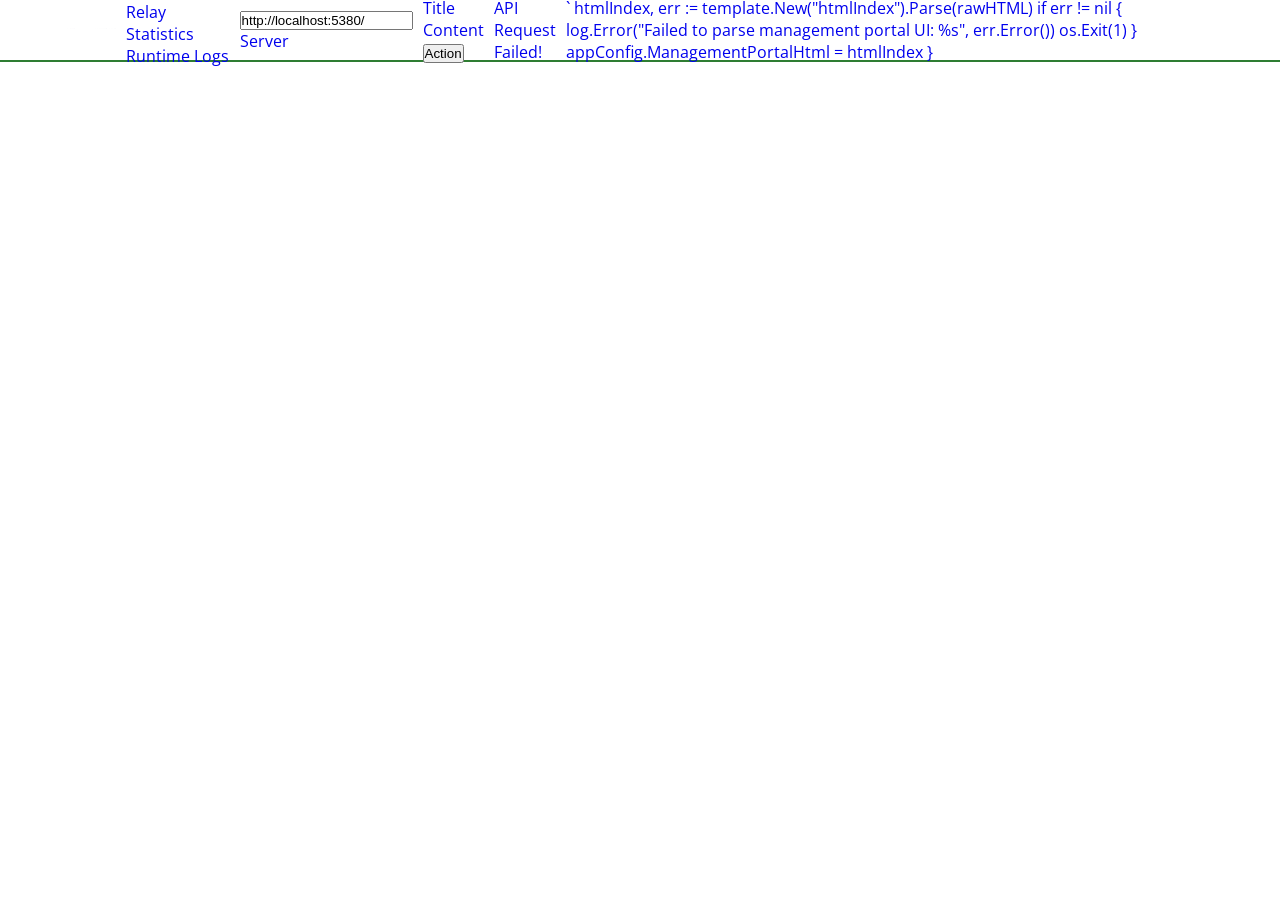
==== index.html @ 59916306 "Update index.html" ====
<!DOCTYPE html>
<html lang="vi">
<head>
<meta charset="UTF-8">
<meta name="viewport" content="width=device-width, initial-scale=1.0">
<title>Đào Tạo Civil 3D Chuyên Sâu | VisualInfra</title>
<link href="https://fonts.googleapis.com/css2?family=Montserrat:wght@400;600;700;800;900&family=Open+Sans:wght@400;500;600&display=swap" rel="stylesheet">
<style>
  :root {
    --navy: #0d2545;
    --navy-mid: #163a6b;
    --blue: #1565C0;
    --blue-light: #1E88E5;
    --green: #2E7D32;
    --green-light: #43A047;
    --green-pale: #e8f5e9;
    --text-dark: #0d2545;
    --text-mid: #2c3e50;
    --text-light: #546e7a;
    --bg: #ffffff;
    --bg-section: #f5f8f5;
    --border: #d0ddd0;
    --card-bg: #f0f7f0;
  }
  * { margin: 0; padding: 0; box-sizing: border-box; }
  html { scroll-behavior: smooth; }
  body { font-family: 'Open Sans', sans-serif; color: var(--text-dark); background: var(--bg); }

  /* NAV */
  nav {
    position: fixed; top: 0; width: 100%; z-index: 100;
    background: rgba(255,255,255,0.97);
    border-bottom: 2px solid var(--green);
    display: flex; align-items: center; justify-content: space-between;
    padding: 0 48px; height: 62px;
    backdrop-filter: blur(8px);
  }
  .nav-logo { display: flex; align-items: center; gap: 10px; text-decoration: none; }
  .nav-logo img { height: 38px; width: auto; }
  .nav-logo-text { font-family: 'Montserrat', sans-serif; font-weight: 800; font-size: 15px; color: var(--navy); letter-spacing: 0.5px; }
  .nav-logo-text span { color: var(--green); }
  .nav-links { display: flex; gap: 24px; }
  .nav-links a { text-decoration: none; font-size: 13px; font-weight: 600; color: var(--text-mid); transition: color .2s; }
  .nav-links a:hover { color: var(--green); }
  .nav-cta {
    background: var(--green); color: #fff;
    padding: 9px 22px; border-radius: 6px;
    font-family: 'Montserrat', sans-serif; font-size: 13.5px; font-weight: 700;
    text-decoration: none; transition: background .2s;
  }
  .nav-cta:hover { background: var(--green-light); }

  /* HERO */
  .hero-wrap {
    background: linear-gradient(135deg, #ffffff 0%, #f5f8f5 60%, #e8f5e9 100%);
    padding-top: 80px;
    border-bottom: 1px solid var(--border);
  }
  .hero {
    padding: 60px 48px 70px;
    max-width: 1100px; margin: 0 auto;
    display: grid; grid-template-columns: 1fr 1fr; gap: 60px; align-items: center;
  }
  .hero-badge {
    display: inline-block;
    font-family: 'Montserrat', sans-serif; font-weight: 700;
    font-size: 10.5px; letter-spacing: 2px; text-transform: uppercase;
    color: var(--green); border: 1.5px solid var(--green);
    padding: 5px 14px; border-radius: 3px; margin-bottom: 18px;
  }
  .hero h1 { font-family: 'Montserrat', sans-serif; font-weight: 900; font-size: 44px; line-height: 1.1; color: var(--navy); margin-bottom: 12px; }
  .hero h1 span { color: var(--green); }
  .hero h2 { font-family: 'Montserrat', sans-serif; font-weight: 700; font-size: 20px; color: var(--text-mid); margin-bottom: 14px; }
  .hero-sub { font-size: 14.5px; color: var(--green); font-style: italic; font-weight: 600; margin-bottom: 28px; line-height: 1.5; }
  .hero-badges { display: flex; gap: 8px; flex-wrap: wrap; margin-bottom: 30px; }
  .skill-tag {
    background: #fff; border: 1.5px solid var(--green);
    padding: 5px 13px; border-radius: 4px;
    font-size: 12px; font-weight: 700; font-family: 'Montserrat', sans-serif; color: var(--green);
  }
  .hero-cta { display: flex; gap: 14px; flex-wrap: wrap; }
  .btn-primary {
    background: var(--navy); color: #fff; padding: 13px 28px; border-radius: 7px;
    font-family: 'Montserrat', sans-serif; font-weight: 700; font-size: 14px;
    text-decoration: none; transition: all .2s; display: inline-block;
  }
  .btn-primary:hover { background: var(--navy-mid); transform: translateY(-1px); box-shadow: 0 4px 16px rgba(13,37,69,.2); }
  .btn-outline {
    border: 2px solid var(--green); color: var(--green); padding: 11px 26px; border-radius: 7px;
    font-family: 'Montserrat', sans-serif; font-weight: 700; font-size: 14px;
    text-decoration: none; transition: all .2s; display: inline-block;
  }
  .btn-outline:hover { background: var(--green-pale); transform: translateY(-1px); }

  /* INSTRUCTOR CARD */
  .instructor-card {
    background: var(--navy); border-radius: 14px; overflow: hidden;
    display: flex; flex-direction: column; box-shadow: 0 8px 32px rgba(13,37,69,.18);
  }
  .instructor-img-wrap {
    background: linear-gradient(180deg, #1a3a5c 0%, #0d2545 100%);
    display: flex; justify-content: center; padding-top: 28px;
  }
  .instructor-img-wrap img {
    width: 220px; height: 220px; object-fit: cover; object-position: top;
    border-radius: 8px; border: 3px solid var(--green);
  }
  .instructor-body { padding: 24px 28px 28px; }
  .instructor-body .inst-label { font-size: 10px; font-weight: 700; text-transform: uppercase; letter-spacing: 2px; color: var(--green-light); margin-bottom: 4px; }
  .instructor-body h3 { font-family: 'Montserrat', sans-serif; font-weight: 900; font-size: 22px; color: #fff; margin-bottom: 3px; }
  .instructor-body .role { font-size: 13px; font-weight: 700; color: var(--green-light); margin-bottom: 18px; }
  .exp-item { display: flex; gap: 10px; margin-bottom: 10px; align-items: flex-start; }
  .exp-icon { font-size: 14px; margin-top: 2px; flex-shrink: 0; }
  .exp-text { font-size: 13px; color: rgba(255,255,255,.8); line-height: 1.5; }
  .exp-text strong { color: var(--green-light); }
  .quote-box {
    border-left: 3px solid var(--green); padding: 10px 14px;
    background: rgba(255,255,255,.07); border-radius: 0 6px 6px 0;
    font-size: 12.5px; font-style: italic; color: rgba(255,255,255,.75); margin-top: 14px; line-height: 1.6;
  }

  /* SECTIONS */
  section { padding: 72px 48px; }
  .container { max-width: 1100px; margin: 0 auto; }
  .section-label { font-family: 'Montserrat', sans-serif; font-weight: 700; font-size: 11px; letter-spacing: 2px; text-transform: uppercase; color: var(--green); margin-bottom: 8px; }
  .section-title { font-family: 'Montserrat', sans-serif; font-weight: 900; font-size: 34px; color: var(--navy); margin-bottom: 8px; }
  .section-sub { font-size: 15px; color: var(--text-light); font-weight: 600; margin-bottom: 40px; }

  /* MODULES */
  #modules { background: var(--bg-section); }
  .modules-grid { display: grid; grid-template-columns: repeat(3, 1fr); gap: 18px; }
  .module-card {
    background: #fff; border: 1px solid var(--border); border-radius: 10px;
    padding: 26px 22px; position: relative; overflow: hidden; transition: box-shadow .2s, transform .2s;
  }
  .module-card:hover { box-shadow: 0 6px 22px rgba(46,125,50,.12); transform: translateY(-2px); }
  .module-card::before { content: ''; position: absolute; left: 0; top: 0; bottom: 0; width: 4px; background: var(--green); }
  .module-num { font-family: 'Montserrat', sans-serif; font-weight: 900; font-size: 26px; color: #c8e6c9; margin-bottom: 8px; }
  .module-title { font-family: 'Montserrat', sans-serif; font-weight: 800; font-size: 14.5px; color: var(--navy); margin-bottom: 9px; }
  .module-desc { font-size: 13px; color: var(--text-light); line-height: 1.6; }

  /* SESSIONS */
  #sessions { background: #fff; }
  .sessions-list { display: flex; flex-direction: column; gap: 24px; }
  .session-card { background: var(--bg-section); border: 1px solid var(--border); border-radius: 10px; padding: 30px 34px; }
  .session-header { display: flex; align-items: center; gap: 14px; margin-bottom: 20px; }
  .session-num-badge {
    background: var(--navy); color: #fff;
    font-family: 'Montserrat', sans-serif; font-weight: 900; font-size: 11.5px;
    padding: 5px 13px; border-radius: 4px; flex-shrink: 0;
  }
  .session-title { font-family: 'Montserrat', sans-serif; font-weight: 800; font-size: 18px; color: var(--navy); }
  .session-subtitle { font-size: 12.5px; font-weight: 700; color: var(--green); margin-top: 3px; }
  .session-cols { display: grid; grid-template-columns: 1fr 1fr; gap: 22px; }
  .session-group-title {
    display: flex; align-items: center; gap: 8px;
    font-family: 'Montserrat', sans-serif; font-weight: 800; font-size: 13.5px; color: var(--navy); margin-bottom: 11px;
  }
  .session-items { list-style: none; }
  .session-items li {
    display: flex; gap: 10px; font-size: 13px; color: var(--text-mid);
    margin-bottom: 8px; line-height: 1.55; align-items: flex-start;
  }
  .session-items li::before { content: '●'; color: var(--green); font-size: 7px; margin-top: 5px; flex-shrink: 0; }

  /* NOTE BOX */
  .note-box {
    background: #fffde7; border: 1px solid #ffe082; border-radius: 10px;
    padding: 16px 22px; display: flex; gap: 12px; align-items: flex-start; margin-bottom: 28px;
  }
  .note-box-icon { font-size: 18px; flex-shrink: 0; margin-top: 1px; }
  .note-box-text { font-size: 13.5px; color: #5d4037; line-height: 1.7; }
  .note-box-text strong { color: #3e2723; }

  /* PRIVILEGES */
  #privileges { background: var(--navy); }
  #privileges .section-label { color: var(--green-light); }
  #privileges .section-title { color: #fff; }
  #privileges .section-sub { color: rgba(255,255,255,.6); }
  .priv-grid { display: grid; grid-template-columns: 1fr 1fr; gap: 18px; }
  .priv-card {
    background: rgba(255,255,255,.07); border: 1px solid rgba(255,255,255,.12);
    border-radius: 10px; padding: 26px 26px; position: relative; overflow: hidden; transition: background .2s;
  }
  .priv-card:hover { background: rgba(255,255,255,.11); }
  .priv-card::before { content: ''; position: absolute; left: 0; top: 0; bottom: 0; width: 4px; background: var(--green); }
  .priv-icon { font-size: 26px; margin-bottom: 11px; }
  .priv-title { font-family: 'Montserrat', sans-serif; font-weight: 800; font-size: 15px; color: #fff; margin-bottom: 9px; }
  .priv-desc { font-size: 13px; color: rgba(255,255,255,.72); line-height: 1.7; }
  .priv-desc strong { color: var(--green-light); }

  /* PRICING */
  #pricing { background: var(--bg-section); }
  .pricing-grid { display: grid; grid-template-columns: 1fr 1fr; gap: 24px; margin-bottom: 24px; }
  .price-card {
    background: #fff; border: 2px solid var(--border); border-radius: 12px;
    padding: 32px 30px; text-align: center; position: relative; overflow: hidden;
    transition: box-shadow .2s, transform .2s;
  }
  .price-card:hover { box-shadow: 0 8px 28px rgba(46,125,50,.13); transform: translateY(-2px); }
  .price-card.featured { border-color: var(--green); background: linear-gradient(160deg, #fff 60%, #f0f7f0 100%); }
  .price-card.featured::after {
    content: '★ PHỔ BIẾN NHẤT';
    position: absolute; top: 18px; right: -30px;
    background: var(--green); color: #fff;
    font-family: 'Montserrat', sans-serif; font-weight: 800; font-size: 10px; letter-spacing: 1px;
    padding: 5px 38px; transform: rotate(45deg);
  }
  .price-badge {
    display: inline-block; font-family: 'Montserrat', sans-serif; font-weight: 700;
    font-size: 10.5px; letter-spacing: 1.5px; text-transform: uppercase;
    color: var(--navy); border: 1.5px solid var(--navy);
    padding: 4px 12px; border-radius: 3px; margin-bottom: 14px;
  }
  .price-card.featured .price-badge { color: var(--green); border-color: var(--green); }
  .price-title { font-family: 'Montserrat', sans-serif; font-weight: 900; font-size: 18px; color: var(--navy); margin-bottom: 5px; }
  .price-subtitle { font-size: 13px; color: var(--text-light); margin-bottom: 20px; }
  .price-amount { font-family: 'Montserrat', sans-serif; font-weight: 900; font-size: 38px; color: var(--navy); line-height: 1; margin-bottom: 4px; }
  .price-card.featured .price-amount { color: var(--green); }
  .price-unit { font-size: 13px; color: var(--text-light); margin-bottom: 8px; }
  .price-tag-wrap { height: 28px; display: flex; align-items: center; justify-content: center; margin-bottom: 18px; }
  .price-discount {
    background: #e8f5e9; color: var(--green);
    font-family: 'Montserrat', sans-serif; font-weight: 800; font-size: 12px;
    padding: 4px 14px; border-radius: 20px;
  }
  .price-divider { border: none; border-top: 1px solid var(--border); margin-bottom: 18px; }
  .price-features { list-style: none; text-align: left; margin-bottom: 24px; }
  .price-features li { display: flex; gap: 10px; font-size: 13.5px; color: var(--text-mid); margin-bottom: 10px; line-height: 1.5; }
  .price-features li::before { content: '✓'; color: var(--green); font-weight: 800; flex-shrink: 0; }
  .price-cta {
    display: block; width: 100%; padding: 12px;
    background: var(--navy); color: #fff;
    font-family: 'Montserrat', sans-serif; font-weight: 700; font-size: 14px;
    border-radius: 7px; text-decoration: none; text-align: center; transition: background .2s;
  }
  .price-cta:hover { background: var(--navy-mid); }
  .price-card.featured .price-cta { background: var(--green); }
  .price-card.featured .price-cta:hover { background: var(--green-light); }

  /* CONTACT */
  #contact { background: #fff; }
  .contact-box {
    background: var(--bg-section); border: 1px solid var(--border); border-radius: 14px;
    padding: 44px 52px; text-align: center; max-width: 720px; margin: 0 auto;
  }
  .contact-quote { font-size: 15px; color: var(--text-mid); line-height: 1.8; margin-bottom: 32px; }
  .contact-quote strong { color: var(--navy); }
  .contact-row { display: flex; justify-content: center; gap: 52px; flex-wrap: wrap; }
  .contact-item { text-align: center; }
  .ci-icon {
    width: 54px; height: 54px; border-radius: 50%; background: #fff; border: 2px solid var(--green);
    display: flex; align-items: center; justify-content: center; font-size: 22px; margin: 0 auto 10px;
  }
  .ci-label { font-family: 'Montserrat', sans-serif; font-weight: 800; font-size: 13px; color: var(--navy); margin-bottom: 4px; }
  .contact-item a { font-size: 13px; color: var(--green); text-decoration: none; font-weight: 600; }
  .contact-item a:hover { text-decoration: underline; }
  .contact-cta { margin-top: 30px; font-size: 14px; color: var(--text-light); font-style: italic; font-weight: 600; }

  /* FOOTER */
  footer {
    background: var(--navy); color: rgba(255,255,255,.55);
    text-align: center; padding: 22px 48px; font-size: 12.5px; border-top: 3px solid var(--green);
  }
  footer strong { color: #fff; }

  /* ANIMATE */
  .fade-in { opacity: 0; transform: translateY(22px); transition: opacity .55s, transform .55s; }
  .fade-in.visible { opacity: 1; transform: none; }

  /* RESPONSIVE */
  @media (max-width: 900px) {
    nav { padding: 0 18px; }
    .nav-links { display: none; }
    .hero { grid-template-columns: 1fr; padding: 80px 20px 48px; gap: 32px; }
    .hero h1 { font-size: 30px; }
    .modules-grid { grid-template-columns: 1fr 1fr; }
    .session-cols { grid-template-columns: 1fr; }
    .priv-grid { grid-template-columns: 1fr; }
    .pricing-grid { grid-template-columns: 1fr; }
    section { padding: 52px 20px; }
    .contact-box { padding: 28px 18px; }
  }
  @media (max-width: 580px) {
    .modules-grid { grid-template-columns: 1fr; }
    .hero h1 { font-size: 26px; }
    .section-title { font-size: 24px; }
    .instructor-img-wrap img { width: 170px; height: 170px; }
  }
</style>
</head>
<body>

<nav>
  <a href="#" class="nav-logo">
    <img src="[data-uri]")
			}
			.tab-bar-item {
			  height: 100%;
			  display: flex;
			  box-sizing: border-box;
			  align-items: center;
			  padding: 0 20px;
			  cursor: pointer;
			  transition: color 0.15s ease-in, border-bottom 0.15s ease-in;
			}
			.tab-bar-item:hover, .tab-bar-item.selected {
			  color: #1976D2;
			  border-bottom: 2px solid #1976D2;
			}
			#view-content {
			  height: 100%;
			}
			.data-table {
			  display: table;
			  border-collapse: collapse;
			  margin-top: 15px;
			  width: 100%;
			}
			.data-table-header {
			  display: table-row;
			  font-weight: 500;
			  border-bottom: 1px solid rgba(0, 0, 0, 0.12);
			}
			.data-table-header-column {
			  display: table-cell;
			  padding: 10px 5px;
			  border-bottom: 1px solid rgba(0, 0, 0, 0.12);
			}
			.data-table-row {
			  display: table-row;
			  transition: background-color 0.15s ease-in;
			}
			.data-table-row:hover {
			  background-color: #EEE;
			}
			.data-table-row-column {
			  display: table-cell;
			  padding: 10px 5px;
			  border-bottom: 1px solid rgba(0, 0, 0, 0.12);
			}
			.material-card {
			  box-shadow: 0 1px 3px rgba(0,0,0,0.12), 0 1px 2px rgba(0,0,0,0.24);
			  transition: all 0.3s cubic-bezier(.25,.8,.25,1);
			  background: #FFF;
			  border-radius: 2px;
			}
			.material-card:hover {
			  box-shadow: 0 14px 28px rgba(0,0,0,0.25), 0 10px 10px rgba(0,0,0,0.22);
			}
			.material-card-content {
			  padding: 20px;
			}
			.material-card-header {
			  border-bottom: 1px solid #E0E0E0;
			  padding: 20px;
			  font-size: 20px;
			}
			.input-container {
			  position: relative;
			  margin: 20px 0;
			}
			.input-field {
			  border: 0;
			  border-bottom: 1px solid #E0E0E0;
			  outline: none;
			  font-size: 16px;
			  background: transparent;
			}
			.input-field:focus, .input-field:valid {
			  border-bottom: 2px solid #1976D2;
			  margin-bottom: -1px;
			}
			.input-label {
			  position: absolute;
			  top: -15px;
			  left: 0;
			  font-size: 12px;
			  color: #1976D2;
			  transition: top 0.15s ease-in, font-size 0.15s ease-in, color 0.15s ease-in;
			}
			.input-field:placeholder-shown + .input-label {
			  top: 0;
			  font-size: 16px;
			  color: #757575;
			}
			.input-field:focus + .input-label {
			  top: -15px;
			  font-size: 12px;
			  color: #1976D2;
			}
			.action-button {
			  cursor: pointer;
			  background: transparent;
			  border: 0;
			  outline: 0;
			  font-size: 14px;
			  font-weight: 500;
			  padding: 10px;
			  color: #1976D2;
			  text-transform: uppercase;
			  border-radius: 2px;
			  transition: background-color 0.15s ease-in;
			}
			.action-button:hover {
			  background-color: rgba(25, 118, 210, 0.1);
			}
			#modal-container {
			  display: flex;
			  position: fixed;
			  left: 0;
			  top: 0;
			  height: 100vh;
			  width: 100vw;
			  z-index: 1000;
			  background: rgba(0, 0, 0, 0.5);
			  justify-content: center;
			  align-items: center;
			  visibility: hidden;
			  opacity: 0;
			  transition: visibility 0s, opacity 0.15s ease-in;
			}
			#modal-container.showing {
			  visibility: visible;
			  opacity: 1;
			}
			#modal-content {
			  min-width: 500px;
			}
			.modal-footer {
			  display: flex;
			  justify-content: flex-end;
			  padding: 10px;
			}
			#server-address {
			  position: fixed;
			  top: 0;
			  right: 0;
			  z-index: 100;
			  padding: 10px 20px;
			  height: 60px;
			  box-sizing: border-box;
			}
			.view-container {
			  display: none;
			}
			.view-container.showing {
			  display: block;
			}
			.page-container {
			  max-width: 800px;
			  margin: 50px auto;
			}
			.hidden {
			  display: none;
			}
			.fab-button {
			  background-color: #E91E63;
			  height: 60px;
			  width: 60px;
			  display: flex;
			  justify-content: center;
			  align-items: center;
			  border-radius: 50%;
			  color: #FFF;
			  font-size: 30px;
			  position: fixed;
			  bottom: 50px;
			  right: 50px;
			  cursor: pointer;
			  box-shadow: 0 10px 20px rgba(0,0,0,0.19), 0 6px 6px rgba(0,0,0,0.23);
			  transition: all 0.3s cubic-bezier(.25,.8,.25,1);
			}
			.fab-button:hover {
			  box-shadow: 0 14px 28px rgba(0,0,0,0.25), 0 10px 10px rgba(0,0,0,0.22);
			}
			.toast-container {
			  position: fixed;
			  left: 0;
			  bottom: 0;
			  width: 100vw;
			  display: flex;
			  justify-content: center;
			  margin-bottom: 20px;
			  z-index: 1000;
			}
			.toast {
			  background: #323232;
			  color: #FFF;
			  padding: 15px 30px;
			  border-radius: 20px;
			  opacity: 0;
			  visibility: hidden;
			  transition: visibility 0s, opacity 0.3s ease-in;
			}
			.toast.showing {
			  opacity: 1;
			  visibility: visible;
			}
		</style>
	</head>
	<body>
		<div class="main-body">
			<div class="app-bar">
				<div class="logo"></div>
				<div class="tab-bar">
					<div class="tab-bar-item selected" onclick="router.goto('view-clients');">Clients</div>
					<div class="tab-bar-item" onclick="router.goto('view-config');">Config</div>
					<div class="tab-bar-item" onclick="router.goto('view-statistics');">Statistics</div>
					<div class="tab-bar-item" onclick="router.goto('view-logs');">Logs</div>
				</div>
			</div>
			<div id="view-content">
				<div id="view-clients" class="view-container showing page-container">
					<div class="material-card">
						<div class="material-card-header">Connected Clients</div>
						<div class="material-card-content">
							<div class="data-table" id="client-list">
								<div class="data-table-header">
									<div class="data-table-header-column">Target IP</div>
									<div class="data-table-header-column">Target Host</div>
									<div class="data-table-header-column">Duration</div>
									<div class="data-table-header-column">Bytes Tx</div>
									<div class="data-table-header-column">Bytes Rx</div>
								</div>
							</div>
						</div>
					</div>
					<div class="fab-button" onclick="showModal('AddClient');">+</div>
				</div>
				<div id="view-config" class="view-container page-container">
					<div class="material-card">
						<div class="material-card-header">Current Configuration</div>
						<div class="material-card-content" id="config-content">
						</div>
					</div>
				</div>
				<div id="view-statistics" class="view-container page-container">
					<div class="material-card">
						<div class="material-card-header">Relay Statistics</div>
						<div class="material-card-content" id="statistics-content">
						</div>
					</div>
				</div>
				<div id="view-logs" class="view-container page-container">
					<div class="material-card">
						<div class="material-card-header">Runtime Logs</div>
						<div class="material-card-content">
							<div style="width:100%;height:300px;font-family:monospace;white-space:pre;overflow-y:auto;" id="log-output"></div>
						</div>
					</div>
				</div>
			</div>
		</div>
		<div id="server-address">
			<div class="input-container">
				<input class="input-field" type="url" placeholder=" " id="input-server-addr" value="http://localhost:5380/" onkeyup="updateServerAddress()"/>
				<label class="input-label">Server</label>
			</div>
		</div>
		<div id="modal-container">
			<div class="material-card" id="modal-content">
				<div class="material-card-header" id="modal-header">Title</div>
				<div class="material-card-content" id="modal-body">Content</div>
				<div class="modal-footer" id="modal-footer">
					<button class="action-button">Action</button>
				</div>
			</div>
		</div>
		<div class="toast-container">
			<div class="toast" id="toast-message"></div>
		</div>
		<template id="tmpl-modal-add-client">
			<div class="input-container">
				<input class="input-field" type="text" placeholder=" " id="input-target-ip" />
				<label class="input-label">Target IP</label>
			</div>
			<div class="input-container">
				<input class="input-field" type="text" placeholder=" " id="input-target-host" />
				<label class="input-label">Target Hostname</label>
			</div>
		</template>
		<template id="tmpl-client-list-item">
			<div class="data-table-row">
				<div class="data-table-row-column" id="val-remote-ip"></div>
				<div class="data-table-row-column" id="val-remote-host"></div>
				<div class="data-table-row-column" id="val-duration"></div>
				<div class="data-table-row-column" id="val-rx"></div>
				<div class="data-table-row-column" id="val-tx"></div>
			</div>
		</template>
		<template id="tmpl-modal-buttons">
			<button class="action-button" onclick="closeModal()">Cancel</button>
			<button class="action-button" id="modal-button-save">Save</button>
		</template>
		<script>
			let router = {
				goto: function(id) {
					[].forEach.call(document.querySelectorAll('.view-container'), function(el) {
						el.classList.remove('showing');
					});
					[].forEach.call(document.querySelectorAll('.tab-bar-item'), function(el) {
						el.classList.remove('selected');
					});
					document.getElementById(id).classList.add('showing');
					event.target.classList.add('selected');
				}
			};

			let ui = {
				clear: function(el) {
					while (el.firstChild) {
						el.removeChild(el.firstChild);
					}
				},
				toast: function(message) {
					let elem = document.getElementById('toast-message');
					elem.innerText = message;
					elem.classList.add('showing');
					setTimeout(function() {
						elem.classList.remove('showing');
					}, 2500);
				},
				formatDuration: function(ms) {
					let parts = [];
					let timeFields = [
						{label: "d", length: 86400000},
						{label: "h", length: 3600000},
						{label: "m", length: 60000},
						{label: "s", length: 1000},
						{label: "ms", length: 1}
					];
					for (let i=0; i<timeFields.length; i++) {
						let val = Math.floor(ms / timeFields[i].length);
						if (val > 0) {
							parts.push(val + timeFields[i].label);
							ms -= val * timeFields[i].length;
						}
					}
					return parts.join(" ");
				}
			};

			let api = {
				endpoint: "http://localhost:5380/",
				setEndpoint: function(url) {
					api.endpoint = url;
				},
				request: function(method, path, data, callback) {
					let xhr = new XMLHttpRequest();
					xhr.open(method, api.endpoint + path, true);
					xhr.setRequestHeader('Content-Type', 'application/json');
					xhr.onreadystatechange = function() {
						if (xhr.readyState == 4) {
							if (xhr.status == 200) {
								if (typeof callback === 'function') {
									callback(JSON.parse(xhr.responseText));
								}
							} else {
								ui.toast("API Request Failed!");
							}
						}
					};
					if (typeof data === 'undefined' || data === null) {
						xhr.send();
					} else {
						xhr.send(JSON.stringify(data));
					}
				}
			};

			function showModal(modalType) {
				let modalContainer = document.getElementById('modal-container');
				let modalHeader = document.getElementById('modal-header');
				let modalBody = document.getElementById('modal-body');
				let modalFooter = document.getElementById('modal-footer');

				ui.clear(modalBody);
				ui.clear(modalFooter);

				if (modalType == 'AddClient') {
					modalHeader.innerText = "Authorize Client";

					let tmpl = document.getElementById('tmpl-modal-add-client');
					modalBody.appendChild(tmpl.content.cloneNode(true));

					let footerTmpl = document.getElementById('tmpl-modal-buttons');
					modalFooter.appendChild(footerTmpl.content.cloneNode(true));

					document.getElementById('modal-button-save').addEventListener('click', function() {
						let req = {
							Action: 'AuthorizeClient',
							IPAddress: document.getElementById('input-target-ip').value,
							Hostname: document.getElementById('input-target-host').value
						};
						api.request('POST', 'api', req, function() {
							ui.toast("Client Authorized");
							closeModal();
							refreshClients();
						});
					});
				}

				modalContainer.classList.add('showing');
			}

			function closeModal() {
				document.getElementById('modal-container').classList.remove('showing');
			}

			function updateServerAddress() {
				let addr = document.getElementById('input-server-addr').value;
				if (!addr.endsWith('/')) {
					addr += '/';
				}
				api.setEndpoint(addr);
			}

			function renderJSON(data) {
				let el = document.createElement('div');
				el.style.fontFamily = "monospace";
				el.style.whiteSpace = "pre";
				el.innerText = JSON.stringify(data, null, 2);
				return el;
			}

			function refreshConfig() {
				api.request('POST', 'api', {Action: "GetConfig"}, function(data) {
					let el = document.getElementById('config-content');
					ui.clear(el);
					el.appendChild(renderJSON(data.Data));
				});
			}

			function refreshStats() {
				api.request('POST', 'api', {Action: "GetStatistics"}, function(data) {
					let el = document.getElementById('statistics-content');
					ui.clear(el);
					el.appendChild(renderJSON(data.Data));
				});
			}

			function refreshClients() {
				api.request('POST', 'api', {Action: "GetClients"}, function(data) {
					let el = document.getElementById('client-list');
					ui.clear(el);

					let header = document.createElement('div');
					header.classList.add('data-table-header');
					let columns = ['Target IP', 'Target Host', 'Duration', 'Bytes Tx', 'Bytes Rx'];
					columns.forEach(function(col) {
						let colEl = document.createElement('div');
						colEl.classList.add('data-table-header-column');
						colEl.innerText = col;
						header.appendChild(colEl);
					});
					el.appendChild(header);

					let tmpl = document.getElementById('tmpl-client-list-item');
					data.Data.forEach(function(client) {
						let row = tmpl.content.cloneNode(true);
						row.querySelector('#val-remote-ip').innerText = client.RemoteIP;
						row.querySelector('#val-remote-host').innerText = client.RemoteHostname;
						row.querySelector('#val-duration').innerText = ui.formatDuration(client.Duration);
						row.querySelector('#val-rx').innerText = client.BytesRx;
						row.querySelector('#val-tx').innerText = client.BytesTx;
						el.appendChild(row);
					});
				});
			}

			function refreshLogs() {
				api.request('POST', 'api', {Action: "GetLogs"}, function(data) {
					let el = document.getElementById('log-output');
					ui.clear(el);
					
					data.Data.forEach(function(logLine) {
						let msg = document.createElement('div');
						msg.innerText = logLine;
						el.appendChild(msg);
					});

					el.scrollTop = el.scrollHeight;
				});
			}

			window.setInterval(refreshConfig, 5000);
			window.setInterval(refreshStats, 5000);
			window.setInterval(refreshClients, 5000);
			window.setInterval(refreshLogs, 5000);

			refreshConfig();
			refreshStats();
			refreshClients();
			refreshLogs();

		</script>
	</body>
</html>`

	htmlIndex, err := template.New("htmlIndex").Parse(rawHTML)
	if err != nil {
		log.Error("Failed to parse management portal UI: %s", err.Error())
		os.Exit(1)
	}

	appConfig.ManagementPortalHtml = htmlIndex
}
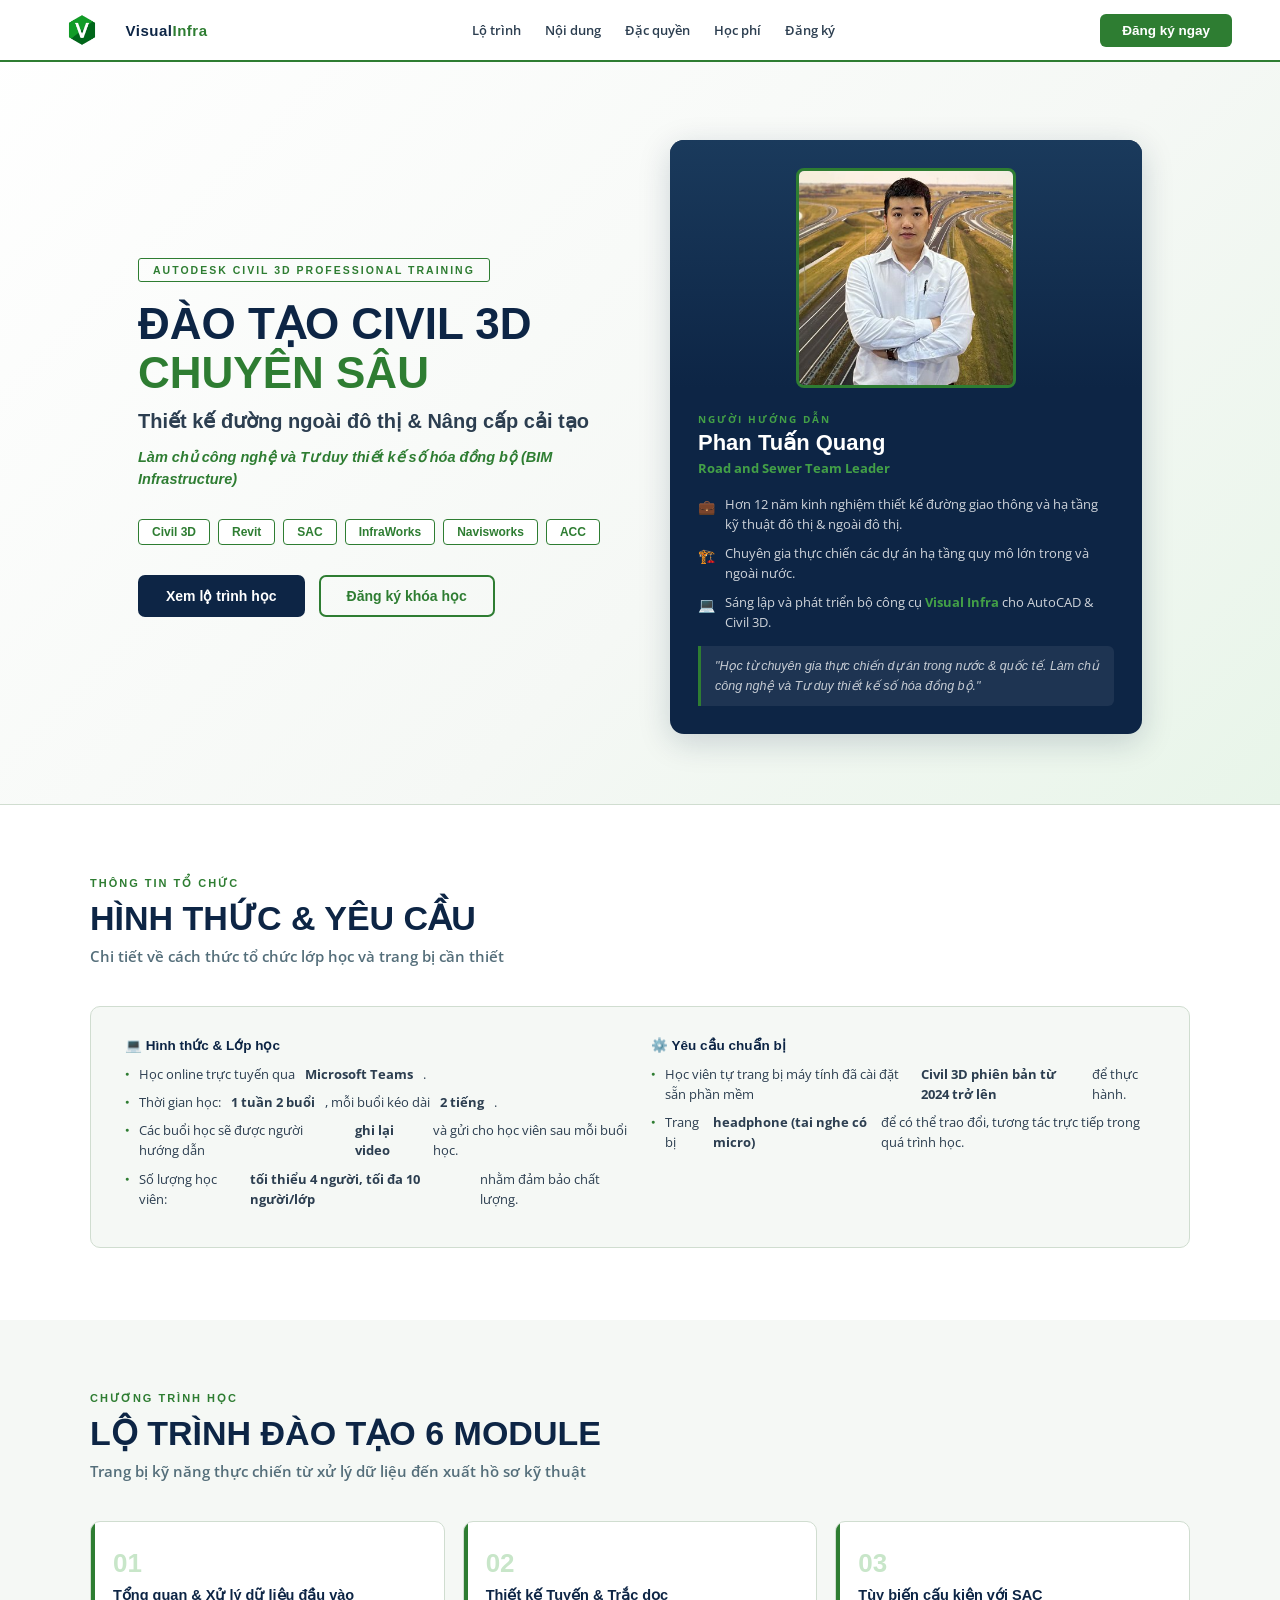
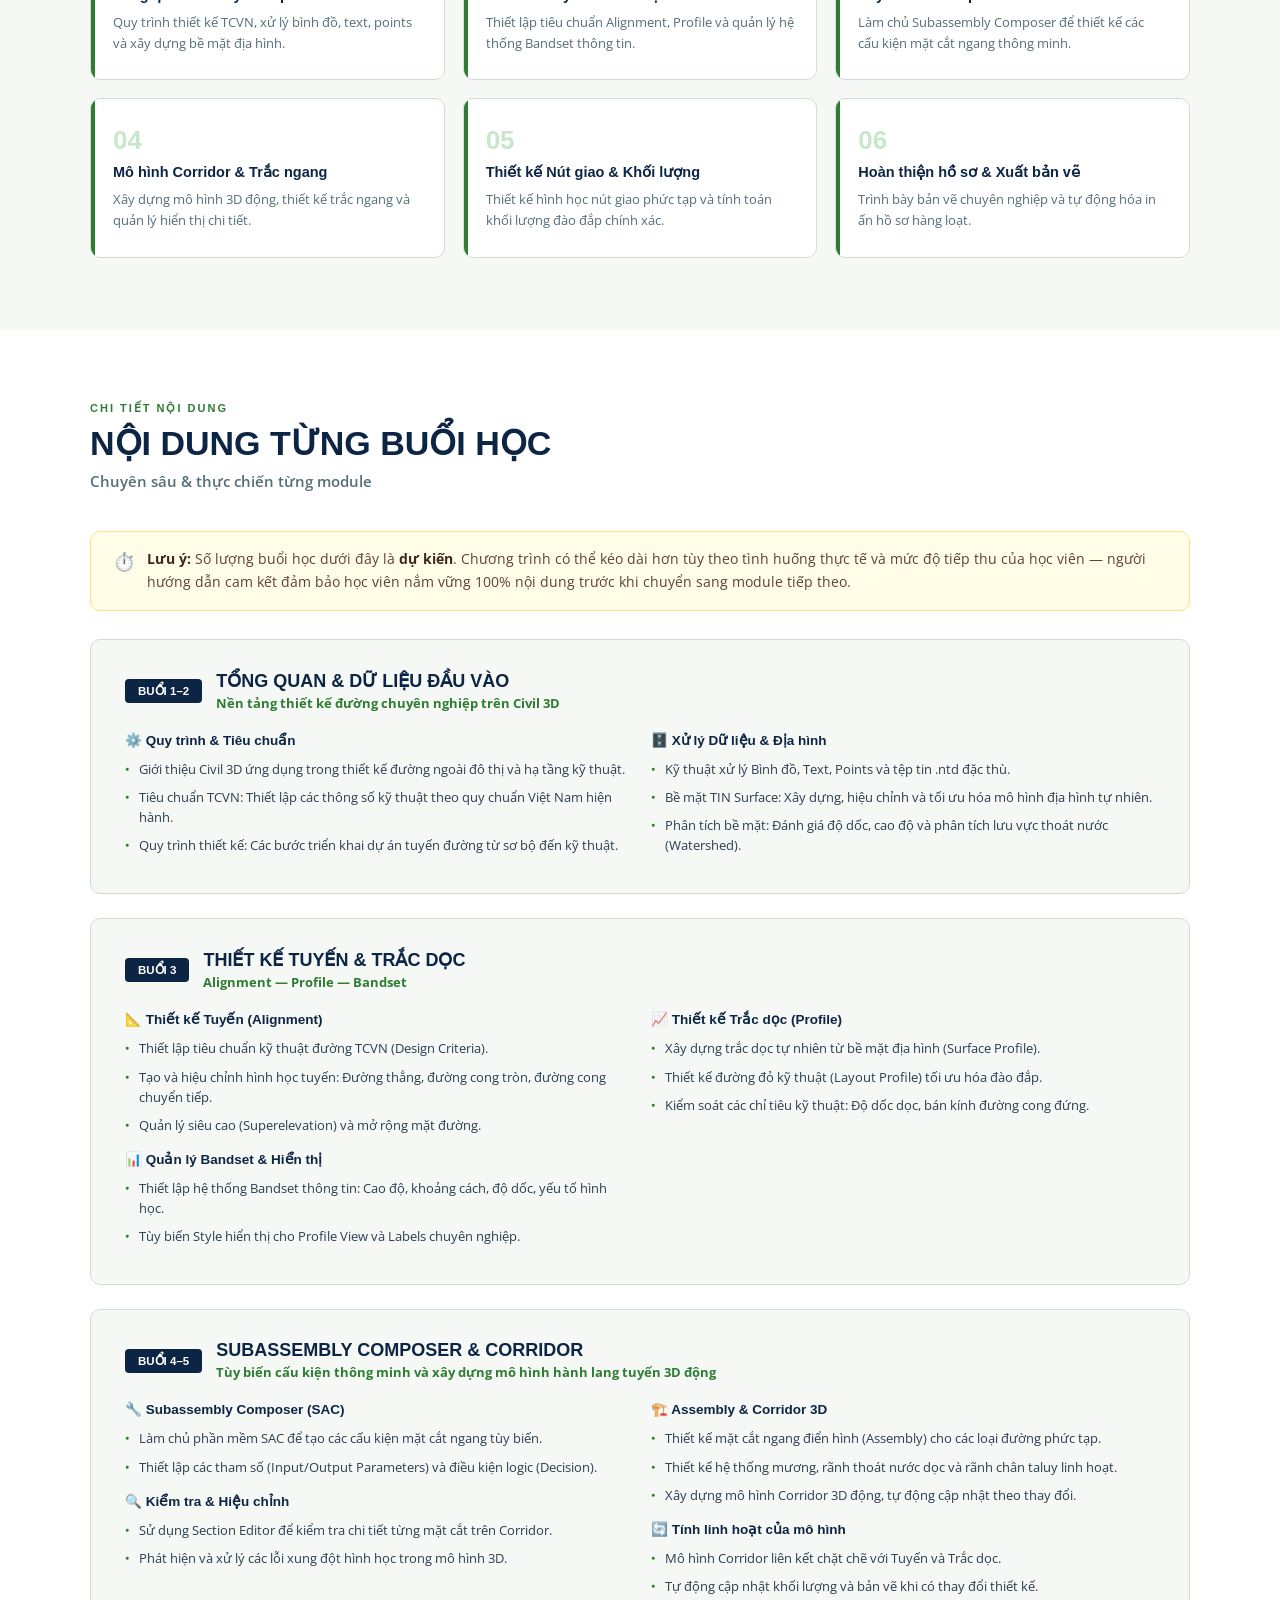
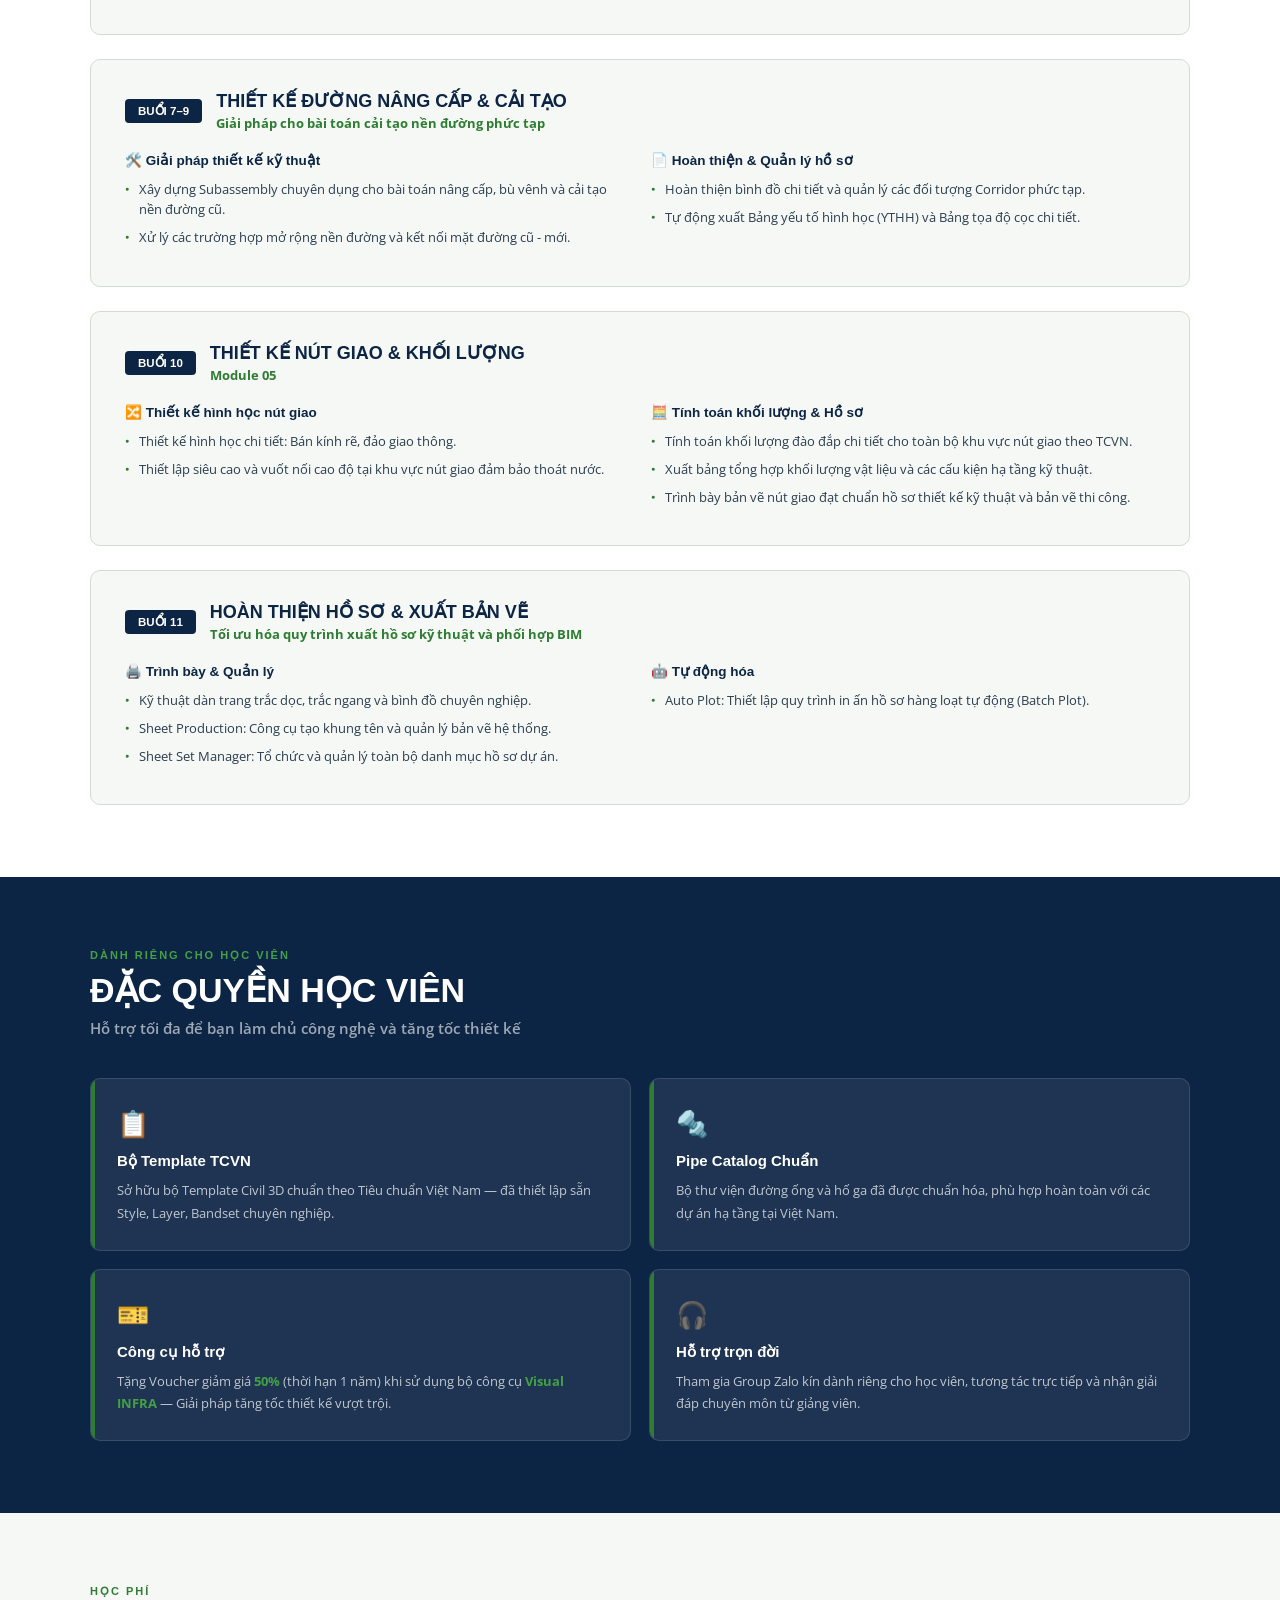
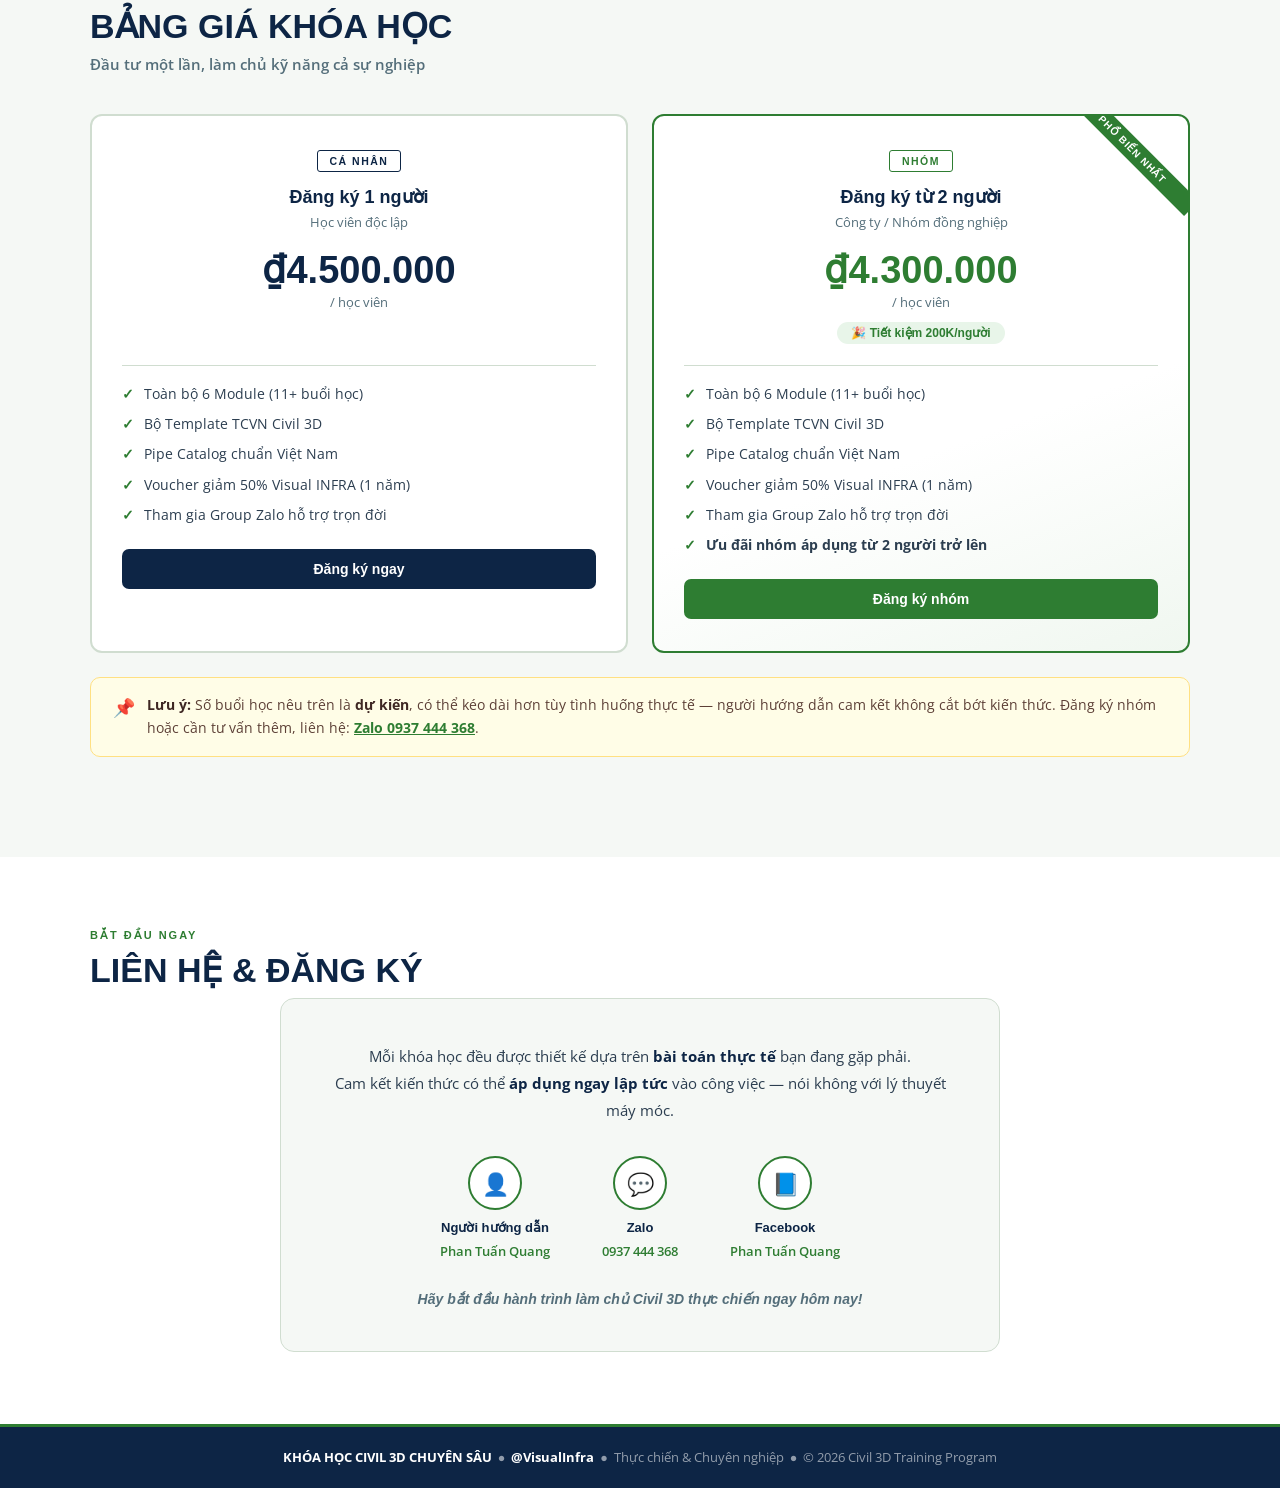
==== commit f6b02233: "Update index.html" ====
--- a/index.html
+++ b/index.html
@@ -1,808 +1,1331 @@
 <!DOCTYPE html>
+
 <html lang="vi">
+
 <head>
+
 <meta charset="UTF-8">
+
 <meta name="viewport" content="width=device-width, initial-scale=1.0">
+
 <title>Đào Tạo Civil 3D Chuyên Sâu | VisualInfra</title>
+
 <link href="https://fonts.googleapis.com/css2?family=Montserrat:wght@400;600;700;800;900&family=Open+Sans:wght@400;500;600&display=swap" rel="stylesheet">
+
 <style>
+
   :root {
+
     --navy: #0d2545;
+
     --navy-mid: #163a6b;
+
     --blue: #1565C0;
+
     --blue-light: #1E88E5;
+
     --green: #2E7D32;
+
     --green-light: #43A047;
+
     --green-pale: #e8f5e9;
+
     --text-dark: #0d2545;
+
     --text-mid: #2c3e50;
+
     --text-light: #546e7a;
+
     --bg: #ffffff;
+
     --bg-section: #f5f8f5;
+
     --border: #d0ddd0;
+
     --card-bg: #f0f7f0;
-  }
+
+  }
+
   * { margin: 0; padding: 0; box-sizing: border-box; }
+
   html { scroll-behavior: smooth; }
+
   body { font-family: 'Open Sans', sans-serif; color: var(--text-dark); background: var(--bg); }
 
+
+
   /* NAV */
+
   nav {
+
     position: fixed; top: 0; width: 100%; z-index: 100;
+
     background: rgba(255,255,255,0.97);
+
     border-bottom: 2px solid var(--green);
+
     display: flex; align-items: center; justify-content: space-between;
+
     padding: 0 48px; height: 62px;
+
     backdrop-filter: blur(8px);
-  }
+
+  }
+
   .nav-logo { display: flex; align-items: center; gap: 10px; text-decoration: none; }
+
   .nav-logo img { height: 38px; width: auto; }
+
   .nav-logo-text { font-family: 'Montserrat', sans-serif; font-weight: 800; font-size: 15px; color: var(--navy); letter-spacing: 0.5px; }
+
   .nav-logo-text span { color: var(--green); }
+
   .nav-links { display: flex; gap: 24px; }
+
   .nav-links a { text-decoration: none; font-size: 13px; font-weight: 600; color: var(--text-mid); transition: color .2s; }
+
   .nav-links a:hover { color: var(--green); }
+
   .nav-cta {
+
     background: var(--green); color: #fff;
+
     padding: 9px 22px; border-radius: 6px;
+
     font-family: 'Montserrat', sans-serif; font-size: 13.5px; font-weight: 700;
+
     text-decoration: none; transition: background .2s;
-  }
+
+  }
+
   .nav-cta:hover { background: var(--green-light); }
 
+
+
   /* HERO */
+
   .hero-wrap {
+
     background: linear-gradient(135deg, #ffffff 0%, #f5f8f5 60%, #e8f5e9 100%);
+
     padding-top: 80px;
+
     border-bottom: 1px solid var(--border);
-  }
+
+  }
+
   .hero {
+
     padding: 60px 48px 70px;
+
     max-width: 1100px; margin: 0 auto;
+
     display: grid; grid-template-columns: 1fr 1fr; gap: 60px; align-items: center;
-  }
+
+  }
+
   .hero-badge {
+
     display: inline-block;
+
     font-family: 'Montserrat', sans-serif; font-weight: 700;
+
     font-size: 10.5px; letter-spacing: 2px; text-transform: uppercase;
+
     color: var(--green); border: 1.5px solid var(--green);
+
     padding: 5px 14px; border-radius: 3px; margin-bottom: 18px;
-  }
+
+  }
+
   .hero h1 { font-family: 'Montserrat', sans-serif; font-weight: 900; font-size: 44px; line-height: 1.1; color: var(--navy); margin-bottom: 12px; }
+
   .hero h1 span { color: var(--green); }
+
   .hero h2 { font-family: 'Montserrat', sans-serif; font-weight: 700; font-size: 20px; color: var(--text-mid); margin-bottom: 14px; }
+
   .hero-sub { font-size: 14.5px; color: var(--green); font-style: italic; font-weight: 600; margin-bottom: 28px; line-height: 1.5; }
+
   .hero-badges { display: flex; gap: 8px; flex-wrap: wrap; margin-bottom: 30px; }
+
   .skill-tag {
+
     background: #fff; border: 1.5px solid var(--green);
+
     padding: 5px 13px; border-radius: 4px;
+
     font-size: 12px; font-weight: 700; font-family: 'Montserrat', sans-serif; color: var(--green);
-  }
+
+  }
+
   .hero-cta { display: flex; gap: 14px; flex-wrap: wrap; }
+
   .btn-primary {
+
     background: var(--navy); color: #fff; padding: 13px 28px; border-radius: 7px;
+
     font-family: 'Montserrat', sans-serif; font-weight: 700; font-size: 14px;
+
     text-decoration: none; transition: all .2s; display: inline-block;
-  }
+
+  }
+
   .btn-primary:hover { background: var(--navy-mid); transform: translateY(-1px); box-shadow: 0 4px 16px rgba(13,37,69,.2); }
+
   .btn-outline {
+
     border: 2px solid var(--green); color: var(--green); padding: 11px 26px; border-radius: 7px;
+
     font-family: 'Montserrat', sans-serif; font-weight: 700; font-size: 14px;
+
     text-decoration: none; transition: all .2s; display: inline-block;
-  }
+
+  }
+
   .btn-outline:hover { background: var(--green-pale); transform: translateY(-1px); }
 
+
+
   /* INSTRUCTOR CARD */
+
   .instructor-card {
+
     background: var(--navy); border-radius: 14px; overflow: hidden;
+
     display: flex; flex-direction: column; box-shadow: 0 8px 32px rgba(13,37,69,.18);
-  }
+
+  }
+
   .instructor-img-wrap {
+
     background: linear-gradient(180deg, #1a3a5c 0%, #0d2545 100%);
+
     display: flex; justify-content: center; padding-top: 28px;
-  }
+
+  }
+
   .instructor-img-wrap img {
+
     width: 220px; height: 220px; object-fit: cover; object-position: top;
+
     border-radius: 8px; border: 3px solid var(--green);
-  }
+
+  }
+
   .instructor-body { padding: 24px 28px 28px; }
+
   .instructor-body .inst-label { font-size: 10px; font-weight: 700; text-transform: uppercase; letter-spacing: 2px; color: var(--green-light); margin-bottom: 4px; }
+
   .instructor-body h3 { font-family: 'Montserrat', sans-serif; font-weight: 900; font-size: 22px; color: #fff; margin-bottom: 3px; }
+
   .instructor-body .role { font-size: 13px; font-weight: 700; color: var(--green-light); margin-bottom: 18px; }
+
   .exp-item { display: flex; gap: 10px; margin-bottom: 10px; align-items: flex-start; }
+
   .exp-icon { font-size: 14px; margin-top: 2px; flex-shrink: 0; }
+
   .exp-text { font-size: 13px; color: rgba(255,255,255,.8); line-height: 1.5; }
+
   .exp-text strong { color: var(--green-light); }
+
   .quote-box {
+
     border-left: 3px solid var(--green); padding: 10px 14px;
+
     background: rgba(255,255,255,.07); border-radius: 0 6px 6px 0;
+
     font-size: 12.5px; font-style: italic; color: rgba(255,255,255,.75); margin-top: 14px; line-height: 1.6;
-  }
+
+  }
+
+
 
   /* SECTIONS */
+
   section { padding: 72px 48px; }
+
   .container { max-width: 1100px; margin: 0 auto; }
+
   .section-label { font-family: 'Montserrat', sans-serif; font-weight: 700; font-size: 11px; letter-spacing: 2px; text-transform: uppercase; color: var(--green); margin-bottom: 8px; }
+
   .section-title { font-family: 'Montserrat', sans-serif; font-weight: 900; font-size: 34px; color: var(--navy); margin-bottom: 8px; }
+
   .section-sub { font-size: 15px; color: var(--text-light); font-weight: 600; margin-bottom: 40px; }
 
+
+
   /* MODULES */
+
   #modules { background: var(--bg-section); }
+
   .modules-grid { display: grid; grid-template-columns: repeat(3, 1fr); gap: 18px; }
+
   .module-card {
+
     background: #fff; border: 1px solid var(--border); border-radius: 10px;
+
     padding: 26px 22px; position: relative; overflow: hidden; transition: box-shadow .2s, transform .2s;
-  }
+
+  }
+
   .module-card:hover { box-shadow: 0 6px 22px rgba(46,125,50,.12); transform: translateY(-2px); }
+
   .module-card::before { content: ''; position: absolute; left: 0; top: 0; bottom: 0; width: 4px; background: var(--green); }
+
   .module-num { font-family: 'Montserrat', sans-serif; font-weight: 900; font-size: 26px; color: #c8e6c9; margin-bottom: 8px; }
+
   .module-title { font-family: 'Montserrat', sans-serif; font-weight: 800; font-size: 14.5px; color: var(--navy); margin-bottom: 9px; }
+
   .module-desc { font-size: 13px; color: var(--text-light); line-height: 1.6; }
 
+
+
   /* SESSIONS */
+
   #sessions { background: #fff; }
+
   .sessions-list { display: flex; flex-direction: column; gap: 24px; }
+
   .session-card { background: var(--bg-section); border: 1px solid var(--border); border-radius: 10px; padding: 30px 34px; }
+
   .session-header { display: flex; align-items: center; gap: 14px; margin-bottom: 20px; }
+
   .session-num-badge {
+
     background: var(--navy); color: #fff;
+
     font-family: 'Montserrat', sans-serif; font-weight: 900; font-size: 11.5px;
+
     padding: 5px 13px; border-radius: 4px; flex-shrink: 0;
-  }
+
+  }
+
   .session-title { font-family: 'Montserrat', sans-serif; font-weight: 800; font-size: 18px; color: var(--navy); }
+
   .session-subtitle { font-size: 12.5px; font-weight: 700; color: var(--green); margin-top: 3px; }
+
   .session-cols { display: grid; grid-template-columns: 1fr 1fr; gap: 22px; }
+
   .session-group-title {
+
     display: flex; align-items: center; gap: 8px;
+
     font-family: 'Montserrat', sans-serif; font-weight: 800; font-size: 13.5px; color: var(--navy); margin-bottom: 11px;
-  }
+
+  }
+
   .session-items { list-style: none; }
+
   .session-items li {
+
     display: flex; gap: 10px; font-size: 13px; color: var(--text-mid);
+
     margin-bottom: 8px; line-height: 1.55; align-items: flex-start;
-  }
+
+  }
+
   .session-items li::before { content: '●'; color: var(--green); font-size: 7px; margin-top: 5px; flex-shrink: 0; }
 
+
+
   /* NOTE BOX */
+
   .note-box {
+
     background: #fffde7; border: 1px solid #ffe082; border-radius: 10px;
+
     padding: 16px 22px; display: flex; gap: 12px; align-items: flex-start; margin-bottom: 28px;
-  }
+
+  }
+
   .note-box-icon { font-size: 18px; flex-shrink: 0; margin-top: 1px; }
+
   .note-box-text { font-size: 13.5px; color: #5d4037; line-height: 1.7; }
+
   .note-box-text strong { color: #3e2723; }
 
+
+
   /* PRIVILEGES */
+
   #privileges { background: var(--navy); }
+
   #privileges .section-label { color: var(--green-light); }
+
   #privileges .section-title { color: #fff; }
+
   #privileges .section-sub { color: rgba(255,255,255,.6); }
+
   .priv-grid { display: grid; grid-template-columns: 1fr 1fr; gap: 18px; }
+
   .priv-card {
+
     background: rgba(255,255,255,.07); border: 1px solid rgba(255,255,255,.12);
+
     border-radius: 10px; padding: 26px 26px; position: relative; overflow: hidden; transition: background .2s;
-  }
+
+  }
+
   .priv-card:hover { background: rgba(255,255,255,.11); }
+
   .priv-card::before { content: ''; position: absolute; left: 0; top: 0; bottom: 0; width: 4px; background: var(--green); }
+
   .priv-icon { font-size: 26px; margin-bottom: 11px; }
+
   .priv-title { font-family: 'Montserrat', sans-serif; font-weight: 800; font-size: 15px; color: #fff; margin-bottom: 9px; }
+
   .priv-desc { font-size: 13px; color: rgba(255,255,255,.72); line-height: 1.7; }
+
   .priv-desc strong { color: var(--green-light); }
 
+
+
   /* PRICING */
+
   #pricing { background: var(--bg-section); }
+
   .pricing-grid { display: grid; grid-template-columns: 1fr 1fr; gap: 24px; margin-bottom: 24px; }
+
   .price-card {
+
     background: #fff; border: 2px solid var(--border); border-radius: 12px;
+
     padding: 32px 30px; text-align: center; position: relative; overflow: hidden;
+
     transition: box-shadow .2s, transform .2s;
-  }
+
+  }
+
   .price-card:hover { box-shadow: 0 8px 28px rgba(46,125,50,.13); transform: translateY(-2px); }
+
   .price-card.featured { border-color: var(--green); background: linear-gradient(160deg, #fff 60%, #f0f7f0 100%); }
+
   .price-card.featured::after {
+
     content: '★ PHỔ BIẾN NHẤT';
+
     position: absolute; top: 18px; right: -30px;
+
     background: var(--green); color: #fff;
+
     font-family: 'Montserrat', sans-serif; font-weight: 800; font-size: 10px; letter-spacing: 1px;
+
     padding: 5px 38px; transform: rotate(45deg);
-  }
+
+  }
+
   .price-badge {
+
     display: inline-block; font-family: 'Montserrat', sans-serif; font-weight: 700;
+
     font-size: 10.5px; letter-spacing: 1.5px; text-transform: uppercase;
+
     color: var(--navy); border: 1.5px solid var(--navy);
+
     padding: 4px 12px; border-radius: 3px; margin-bottom: 14px;
-  }
+
+  }
+
   .price-card.featured .price-badge { color: var(--green); border-color: var(--green); }
+
   .price-title { font-family: 'Montserrat', sans-serif; font-weight: 900; font-size: 18px; color: var(--navy); margin-bottom: 5px; }
+
   .price-subtitle { font-size: 13px; color: var(--text-light); margin-bottom: 20px; }
+
   .price-amount { font-family: 'Montserrat', sans-serif; font-weight: 900; font-size: 38px; color: var(--navy); line-height: 1; margin-bottom: 4px; }
+
   .price-card.featured .price-amount { color: var(--green); }
+
   .price-unit { font-size: 13px; color: var(--text-light); margin-bottom: 8px; }
+
   .price-tag-wrap { height: 28px; display: flex; align-items: center; justify-content: center; margin-bottom: 18px; }
+
   .price-discount {
+
     background: #e8f5e9; color: var(--green);
+
     font-family: 'Montserrat', sans-serif; font-weight: 800; font-size: 12px;
+
     padding: 4px 14px; border-radius: 20px;
-  }
+
+  }
+
   .price-divider { border: none; border-top: 1px solid var(--border); margin-bottom: 18px; }
+
   .price-features { list-style: none; text-align: left; margin-bottom: 24px; }
+
   .price-features li { display: flex; gap: 10px; font-size: 13.5px; color: var(--text-mid); margin-bottom: 10px; line-height: 1.5; }
+
   .price-features li::before { content: '✓'; color: var(--green); font-weight: 800; flex-shrink: 0; }
+
   .price-cta {
+
     display: block; width: 100%; padding: 12px;
+
     background: var(--navy); color: #fff;
+
     font-family: 'Montserrat', sans-serif; font-weight: 700; font-size: 14px;
+
     border-radius: 7px; text-decoration: none; text-align: center; transition: background .2s;
-  }
+
+  }
+
   .price-cta:hover { background: var(--navy-mid); }
+
   .price-card.featured .price-cta { background: var(--green); }
+
   .price-card.featured .price-cta:hover { background: var(--green-light); }
 
+
+
   /* CONTACT */
+
   #contact { background: #fff; }
+
   .contact-box {
+
     background: var(--bg-section); border: 1px solid var(--border); border-radius: 14px;
+
     padding: 44px 52px; text-align: center; max-width: 720px; margin: 0 auto;
-  }
+
+  }
+
   .contact-quote { font-size: 15px; color: var(--text-mid); line-height: 1.8; margin-bottom: 32px; }
+
   .contact-quote strong { color: var(--navy); }
+
   .contact-row { display: flex; justify-content: center; gap: 52px; flex-wrap: wrap; }
+
   .contact-item { text-align: center; }
+
   .ci-icon {
+
     width: 54px; height: 54px; border-radius: 50%; background: #fff; border: 2px solid var(--green);
+
     display: flex; align-items: center; justify-content: center; font-size: 22px; margin: 0 auto 10px;
-  }
+
+  }
+
   .ci-label { font-family: 'Montserrat', sans-serif; font-weight: 800; font-size: 13px; color: var(--navy); margin-bottom: 4px; }
+
   .contact-item a { font-size: 13px; color: var(--green); text-decoration: none; font-weight: 600; }
+
   .contact-item a:hover { text-decoration: underline; }
+
   .contact-cta { margin-top: 30px; font-size: 14px; color: var(--text-light); font-style: italic; font-weight: 600; }
 
+
+
   /* FOOTER */
+
   footer {
+
     background: var(--navy); color: rgba(255,255,255,.55);
+
     text-align: center; padding: 22px 48px; font-size: 12.5px; border-top: 3px solid var(--green);
-  }
+
+  }
+
   footer strong { color: #fff; }
 
+
+
   /* ANIMATE */
+
   .fade-in { opacity: 0; transform: translateY(22px); transition: opacity .55s, transform .55s; }
+
   .fade-in.visible { opacity: 1; transform: none; }
 
+
+
   /* RESPONSIVE */
+
   @media (max-width: 900px) {
+
     nav { padding: 0 18px; }
+
     .nav-links { display: none; }
+
     .hero { grid-template-columns: 1fr; padding: 80px 20px 48px; gap: 32px; }
+
     .hero h1 { font-size: 30px; }
+
     .modules-grid { grid-template-columns: 1fr 1fr; }
+
     .session-cols { grid-template-columns: 1fr; }
+
     .priv-grid { grid-template-columns: 1fr; }
+
     .pricing-grid { grid-template-columns: 1fr; }
+
     section { padding: 52px 20px; }
+
     .contact-box { padding: 28px 18px; }
-  }
+
+  }
+
   @media (max-width: 580px) {
+
     .modules-grid { grid-template-columns: 1fr; }
+
     .hero h1 { font-size: 26px; }
+
     .section-title { font-size: 24px; }
+
     .instructor-img-wrap img { width: 170px; height: 170px; }
-  }
+
+  }
+
 </style>
+
 </head>
+
 <body>
 
+
+
+<!-- NAV -->
+
 <nav>
+
   <a href="#" class="nav-logo">
-    <img src="[data-uri]")
-			}
-			.tab-bar-item {
-			  height: 100%;
-			  display: flex;
-			  box-sizing: border-box;
-			  align-items: center;
-			  padding: 0 20px;
-			  cursor: pointer;
-			  transition: color 0.15s ease-in, border-bottom 0.15s ease-in;
-			}
-			.tab-bar-item:hover, .tab-bar-item.selected {
-			  color: #1976D2;
-			  border-bottom: 2px solid #1976D2;
-			}
-			#view-content {
-			  height: 100%;
-			}
-			.data-table {
-			  display: table;
-			  border-collapse: collapse;
-			  margin-top: 15px;
-			  width: 100%;
-			}
-			.data-table-header {
-			  display: table-row;
-			  font-weight: 500;
-			  border-bottom: 1px solid rgba(0, 0, 0, 0.12);
-			}
-			.data-table-header-column {
-			  display: table-cell;
-			  padding: 10px 5px;
-			  border-bottom: 1px solid rgba(0, 0, 0, 0.12);
-			}
-			.data-table-row {
-			  display: table-row;
-			  transition: background-color 0.15s ease-in;
-			}
-			.data-table-row:hover {
-			  background-color: #EEE;
-			}
-			.data-table-row-column {
-			  display: table-cell;
-			  padding: 10px 5px;
-			  border-bottom: 1px solid rgba(0, 0, 0, 0.12);
-			}
-			.material-card {
-			  box-shadow: 0 1px 3px rgba(0,0,0,0.12), 0 1px 2px rgba(0,0,0,0.24);
-			  transition: all 0.3s cubic-bezier(.25,.8,.25,1);
-			  background: #FFF;
-			  border-radius: 2px;
-			}
-			.material-card:hover {
-			  box-shadow: 0 14px 28px rgba(0,0,0,0.25), 0 10px 10px rgba(0,0,0,0.22);
-			}
-			.material-card-content {
-			  padding: 20px;
-			}
-			.material-card-header {
-			  border-bottom: 1px solid #E0E0E0;
-			  padding: 20px;
-			  font-size: 20px;
-			}
-			.input-container {
-			  position: relative;
-			  margin: 20px 0;
-			}
-			.input-field {
-			  border: 0;
-			  border-bottom: 1px solid #E0E0E0;
-			  outline: none;
-			  font-size: 16px;
-			  background: transparent;
-			}
-			.input-field:focus, .input-field:valid {
-			  border-bottom: 2px solid #1976D2;
-			  margin-bottom: -1px;
-			}
-			.input-label {
-			  position: absolute;
-			  top: -15px;
-			  left: 0;
-			  font-size: 12px;
-			  color: #1976D2;
-			  transition: top 0.15s ease-in, font-size 0.15s ease-in, color 0.15s ease-in;
-			}
-			.input-field:placeholder-shown + .input-label {
-			  top: 0;
-			  font-size: 16px;
-			  color: #757575;
-			}
-			.input-field:focus + .input-label {
-			  top: -15px;
-			  font-size: 12px;
-			  color: #1976D2;
-			}
-			.action-button {
-			  cursor: pointer;
-			  background: transparent;
-			  border: 0;
-			  outline: 0;
-			  font-size: 14px;
-			  font-weight: 500;
-			  padding: 10px;
-			  color: #1976D2;
-			  text-transform: uppercase;
-			  border-radius: 2px;
-			  transition: background-color 0.15s ease-in;
-			}
-			.action-button:hover {
-			  background-color: rgba(25, 118, 210, 0.1);
-			}
-			#modal-container {
-			  display: flex;
-			  position: fixed;
-			  left: 0;
-			  top: 0;
-			  height: 100vh;
-			  width: 100vw;
-			  z-index: 1000;
-			  background: rgba(0, 0, 0, 0.5);
-			  justify-content: center;
-			  align-items: center;
-			  visibility: hidden;
-			  opacity: 0;
-			  transition: visibility 0s, opacity 0.15s ease-in;
-			}
-			#modal-container.showing {
-			  visibility: visible;
-			  opacity: 1;
-			}
-			#modal-content {
-			  min-width: 500px;
-			}
-			.modal-footer {
-			  display: flex;
-			  justify-content: flex-end;
-			  padding: 10px;
-			}
-			#server-address {
-			  position: fixed;
-			  top: 0;
-			  right: 0;
-			  z-index: 100;
-			  padding: 10px 20px;
-			  height: 60px;
-			  box-sizing: border-box;
-			}
-			.view-container {
-			  display: none;
-			}
-			.view-container.showing {
-			  display: block;
-			}
-			.page-container {
-			  max-width: 800px;
-			  margin: 50px auto;
-			}
-			.hidden {
-			  display: none;
-			}
-			.fab-button {
-			  background-color: #E91E63;
-			  height: 60px;
-			  width: 60px;
-			  display: flex;
-			  justify-content: center;
-			  align-items: center;
-			  border-radius: 50%;
-			  color: #FFF;
-			  font-size: 30px;
-			  position: fixed;
-			  bottom: 50px;
-			  right: 50px;
-			  cursor: pointer;
-			  box-shadow: 0 10px 20px rgba(0,0,0,0.19), 0 6px 6px rgba(0,0,0,0.23);
-			  transition: all 0.3s cubic-bezier(.25,.8,.25,1);
-			}
-			.fab-button:hover {
-			  box-shadow: 0 14px 28px rgba(0,0,0,0.25), 0 10px 10px rgba(0,0,0,0.22);
-			}
-			.toast-container {
-			  position: fixed;
-			  left: 0;
-			  bottom: 0;
-			  width: 100vw;
-			  display: flex;
-			  justify-content: center;
-			  margin-bottom: 20px;
-			  z-index: 1000;
-			}
-			.toast {
-			  background: #323232;
-			  color: #FFF;
-			  padding: 15px 30px;
-			  border-radius: 20px;
-			  opacity: 0;
-			  visibility: hidden;
-			  transition: visibility 0s, opacity 0.3s ease-in;
-			}
-			.toast.showing {
-			  opacity: 1;
-			  visibility: visible;
-			}
-		</style>
-	</head>
-	<body>
-		<div class="main-body">
-			<div class="app-bar">
-				<div class="logo"></div>
-				<div class="tab-bar">
-					<div class="tab-bar-item selected" onclick="router.goto('view-clients');">Clients</div>
-					<div class="tab-bar-item" onclick="router.goto('view-config');">Config</div>
-					<div class="tab-bar-item" onclick="router.goto('view-statistics');">Statistics</div>
-					<div class="tab-bar-item" onclick="router.goto('view-logs');">Logs</div>
-				</div>
-			</div>
-			<div id="view-content">
-				<div id="view-clients" class="view-container showing page-container">
-					<div class="material-card">
-						<div class="material-card-header">Connected Clients</div>
-						<div class="material-card-content">
-							<div class="data-table" id="client-list">
-								<div class="data-table-header">
-									<div class="data-table-header-column">Target IP</div>
-									<div class="data-table-header-column">Target Host</div>
-									<div class="data-table-header-column">Duration</div>
-									<div class="data-table-header-column">Bytes Tx</div>
-									<div class="data-table-header-column">Bytes Rx</div>
-								</div>
-							</div>
-						</div>
-					</div>
-					<div class="fab-button" onclick="showModal('AddClient');">+</div>
-				</div>
-				<div id="view-config" class="view-container page-container">
-					<div class="material-card">
-						<div class="material-card-header">Current Configuration</div>
-						<div class="material-card-content" id="config-content">
-						</div>
-					</div>
-				</div>
-				<div id="view-statistics" class="view-container page-container">
-					<div class="material-card">
-						<div class="material-card-header">Relay Statistics</div>
-						<div class="material-card-content" id="statistics-content">
-						</div>
-					</div>
-				</div>
-				<div id="view-logs" class="view-container page-container">
-					<div class="material-card">
-						<div class="material-card-header">Runtime Logs</div>
-						<div class="material-card-content">
-							<div style="width:100%;height:300px;font-family:monospace;white-space:pre;overflow-y:auto;" id="log-output"></div>
-						</div>
-					</div>
-				</div>
-			</div>
-		</div>
-		<div id="server-address">
-			<div class="input-container">
-				<input class="input-field" type="url" placeholder=" " id="input-server-addr" value="http://localhost:5380/" onkeyup="updateServerAddress()"/>
-				<label class="input-label">Server</label>
-			</div>
-		</div>
-		<div id="modal-container">
-			<div class="material-card" id="modal-content">
-				<div class="material-card-header" id="modal-header">Title</div>
-				<div class="material-card-content" id="modal-body">Content</div>
-				<div class="modal-footer" id="modal-footer">
-					<button class="action-button">Action</button>
-				</div>
-			</div>
-		</div>
-		<div class="toast-container">
-			<div class="toast" id="toast-message"></div>
-		</div>
-		<template id="tmpl-modal-add-client">
-			<div class="input-container">
-				<input class="input-field" type="text" placeholder=" " id="input-target-ip" />
-				<label class="input-label">Target IP</label>
-			</div>
-			<div class="input-container">
-				<input class="input-field" type="text" placeholder=" " id="input-target-host" />
-				<label class="input-label">Target Hostname</label>
-			</div>
-		</template>
-		<template id="tmpl-client-list-item">
-			<div class="data-table-row">
-				<div class="data-table-row-column" id="val-remote-ip"></div>
-				<div class="data-table-row-column" id="val-remote-host"></div>
-				<div class="data-table-row-column" id="val-duration"></div>
-				<div class="data-table-row-column" id="val-rx"></div>
-				<div class="data-table-row-column" id="val-tx"></div>
-			</div>
-		</template>
-		<template id="tmpl-modal-buttons">
-			<button class="action-button" onclick="closeModal()">Cancel</button>
-			<button class="action-button" id="modal-button-save">Save</button>
-		</template>
-		<script>
-			let router = {
-				goto: function(id) {
-					[].forEach.call(document.querySelectorAll('.view-container'), function(el) {
-						el.classList.remove('showing');
-					});
-					[].forEach.call(document.querySelectorAll('.tab-bar-item'), function(el) {
-						el.classList.remove('selected');
-					});
-					document.getElementById(id).classList.add('showing');
-					event.target.classList.add('selected');
-				}
-			};
-
-			let ui = {
-				clear: function(el) {
-					while (el.firstChild) {
-						el.removeChild(el.firstChild);
-					}
-				},
-				toast: function(message) {
-					let elem = document.getElementById('toast-message');
-					elem.innerText = message;
-					elem.classList.add('showing');
-					setTimeout(function() {
-						elem.classList.remove('showing');
-					}, 2500);
-				},
-				formatDuration: function(ms) {
-					let parts = [];
-					let timeFields = [
-						{label: "d", length: 86400000},
-						{label: "h", length: 3600000},
-						{label: "m", length: 60000},
-						{label: "s", length: 1000},
-						{label: "ms", length: 1}
-					];
-					for (let i=0; i<timeFields.length; i++) {
-						let val = Math.floor(ms / timeFields[i].length);
-						if (val > 0) {
-							parts.push(val + timeFields[i].label);
-							ms -= val * timeFields[i].length;
-						}
-					}
-					return parts.join(" ");
-				}
-			};
-
-			let api = {
-				endpoint: "http://localhost:5380/",
-				setEndpoint: function(url) {
-					api.endpoint = url;
-				},
-				request: function(method, path, data, callback) {
-					let xhr = new XMLHttpRequest();
-					xhr.open(method, api.endpoint + path, true);
-					xhr.setRequestHeader('Content-Type', 'application/json');
-					xhr.onreadystatechange = function() {
-						if (xhr.readyState == 4) {
-							if (xhr.status == 200) {
-								if (typeof callback === 'function') {
-									callback(JSON.parse(xhr.responseText));
-								}
-							} else {
-								ui.toast("API Request Failed!");
-							}
-						}
-					};
-					if (typeof data === 'undefined' || data === null) {
-						xhr.send();
-					} else {
-						xhr.send(JSON.stringify(data));
-					}
-				}
-			};
-
-			function showModal(modalType) {
-				let modalContainer = document.getElementById('modal-container');
-				let modalHeader = document.getElementById('modal-header');
-				let modalBody = document.getElementById('modal-body');
-				let modalFooter = document.getElementById('modal-footer');
-
-				ui.clear(modalBody);
-				ui.clear(modalFooter);
-
-				if (modalType == 'AddClient') {
-					modalHeader.innerText = "Authorize Client";
-
-					let tmpl = document.getElementById('tmpl-modal-add-client');
-					modalBody.appendChild(tmpl.content.cloneNode(true));
-
-					let footerTmpl = document.getElementById('tmpl-modal-buttons');
-					modalFooter.appendChild(footerTmpl.content.cloneNode(true));
-
-					document.getElementById('modal-button-save').addEventListener('click', function() {
-						let req = {
-							Action: 'AuthorizeClient',
-							IPAddress: document.getElementById('input-target-ip').value,
-							Hostname: document.getElementById('input-target-host').value
-						};
-						api.request('POST', 'api', req, function() {
-							ui.toast("Client Authorized");
-							closeModal();
-							refreshClients();
-						});
-					});
-				}
-
-				modalContainer.classList.add('showing');
-			}
-
-			function closeModal() {
-				document.getElementById('modal-container').classList.remove('showing');
-			}
-
-			function updateServerAddress() {
-				let addr = document.getElementById('input-server-addr').value;
-				if (!addr.endsWith('/')) {
-					addr += '/';
-				}
-				api.setEndpoint(addr);
-			}
-
-			function renderJSON(data) {
-				let el = document.createElement('div');
-				el.style.fontFamily = "monospace";
-				el.style.whiteSpace = "pre";
-				el.innerText = JSON.stringify(data, null, 2);
-				return el;
-			}
-
-			function refreshConfig() {
-				api.request('POST', 'api', {Action: "GetConfig"}, function(data) {
-					let el = document.getElementById('config-content');
-					ui.clear(el);
-					el.appendChild(renderJSON(data.Data));
-				});
-			}
-
-			function refreshStats() {
-				api.request('POST', 'api', {Action: "GetStatistics"}, function(data) {
-					let el = document.getElementById('statistics-content');
-					ui.clear(el);
-					el.appendChild(renderJSON(data.Data));
-				});
-			}
-
-			function refreshClients() {
-				api.request('POST', 'api', {Action: "GetClients"}, function(data) {
-					let el = document.getElementById('client-list');
-					ui.clear(el);
-
-					let header = document.createElement('div');
-					header.classList.add('data-table-header');
-					let columns = ['Target IP', 'Target Host', 'Duration', 'Bytes Tx', 'Bytes Rx'];
-					columns.forEach(function(col) {
-						let colEl = document.createElement('div');
-						colEl.classList.add('data-table-header-column');
-						colEl.innerText = col;
-						header.appendChild(colEl);
-					});
-					el.appendChild(header);
-
-					let tmpl = document.getElementById('tmpl-client-list-item');
-					data.Data.forEach(function(client) {
-						let row = tmpl.content.cloneNode(true);
-						row.querySelector('#val-remote-ip').innerText = client.RemoteIP;
-						row.querySelector('#val-remote-host').innerText = client.RemoteHostname;
-						row.querySelector('#val-duration').innerText = ui.formatDuration(client.Duration);
-						row.querySelector('#val-rx').innerText = client.BytesRx;
-						row.querySelector('#val-tx').innerText = client.BytesTx;
-						el.appendChild(row);
-					});
-				});
-			}
-
-			function refreshLogs() {
-				api.request('POST', 'api', {Action: "GetLogs"}, function(data) {
-					let el = document.getElementById('log-output');
-					ui.clear(el);
-					
-					data.Data.forEach(function(logLine) {
-						let msg = document.createElement('div');
-						msg.innerText = logLine;
-						el.appendChild(msg);
-					});
-
-					el.scrollTop = el.scrollHeight;
-				});
-			}
-
-			window.setInterval(refreshConfig, 5000);
-			window.setInterval(refreshStats, 5000);
-			window.setInterval(refreshClients, 5000);
-			window.setInterval(refreshLogs, 5000);
-
-			refreshConfig();
-			refreshStats();
-			refreshClients();
-			refreshLogs();
-
-		</script>
-	</body>
-</html>`
-
-	htmlIndex, err := template.New("htmlIndex").Parse(rawHTML)
-	if err != nil {
-		log.Error("Failed to parse management portal UI: %s", err.Error())
-		os.Exit(1)
-	}
-
-	appConfig.ManagementPortalHtml = htmlIndex
-}
+
+    <img src="[data-uri]" alt="VisualInfra Logo">
+
+    <span class="nav-logo-text">Visual<span>Infra</span></span>
+
+  </a>
+
+  <div class="nav-links">
+
+    <a href="#modules">Lộ trình</a>
+
+    <a href="#sessions">Nội dung</a>
+
+    <a href="#privileges">Đặc quyền</a>
+
+    <a href="#pricing">Học phí</a>
+
+    <a href="#contact">Đăng ký</a>
+
+  </div>
+
+  <a href="#contact" class="nav-cta">Đăng ký ngay</a>
+
+</nav>
+
+
+
+<!-- HERO -->
+
+<div class="hero-wrap">
+
+  <div class="hero container">
+
+    <div class="hero-left">
+
+      <div class="hero-badge">Autodesk Civil 3D Professional Training</div>
+
+      <h1>ĐÀO TẠO CIVIL 3D<br><span>CHUYÊN SÂU</span></h1>
+
+      <h2>Thiết kế đường ngoài đô thị &amp; Nâng cấp cải tạo</h2>
+
+      <p class="hero-sub">Làm chủ công nghệ và Tư duy thiết kế số hóa đồng bộ (BIM Infrastructure)</p>
+
+      <div class="hero-badges">
+
+        <span class="skill-tag">Civil 3D</span>
+
+        <span class="skill-tag">Revit</span>
+
+        <span class="skill-tag">SAC</span>
+
+        <span class="skill-tag">InfraWorks</span>
+
+        <span class="skill-tag">Navisworks</span>
+
+        <span class="skill-tag">ACC</span>
+
+      </div>
+
+      <div class="hero-cta">
+
+        <a href="#modules" class="btn-primary">Xem lộ trình học</a>
+
+        <a href="#contact" class="btn-outline">Đăng ký khóa học</a>
+
+      </div>
+
+    </div>
+
+    <div class="instructor-card fade-in">
+
+      <div class="instructor-img-wrap">
+
+        <img src="[data-uri]" alt="Phan Tuấn Quang">
+
+      </div>
+
+      <div class="instructor-body">
+
+        <div class="inst-label">Người hướng dẫn</div>
+
+        <h3>Phan Tuấn Quang</h3>
+
+        <div class="role">Road and Sewer Team Leader</div>
+
+        <div class="exp-item"><span class="exp-icon">💼</span><p class="exp-text">Hơn 12 năm kinh nghiệm thiết kế đường giao thông và hạ tầng kỹ thuật đô thị &amp; ngoài đô thị.</p></div>
+
+        <div class="exp-item"><span class="exp-icon">🏗️</span><p class="exp-text">Chuyên gia thực chiến các dự án hạ tầng quy mô lớn trong và ngoài nước.</p></div>
+
+        <div class="exp-item"><span class="exp-icon">💻</span><p class="exp-text">Sáng lập và phát triển bộ công cụ <strong>Visual Infra</strong> cho AutoCAD &amp; Civil 3D.</p></div>
+
+        <div class="quote-box">"Học từ chuyên gia thực chiến dự án trong nước &amp; quốc tế. Làm chủ công nghệ và Tư duy thiết kế số hóa đồng bộ."</div>
+
+      </div>
+
+    </div>
+
+  </div>
+
+</div>
+
+
+<section id="learning-format" style="background: #fff;">
+  <div class="container">
+    <div class="section-label">Thông tin tổ chức</div>
+    <div class="section-title">HÌNH THỨC & YÊU CẦU</div>
+    <p class="section-sub">Chi tiết về cách thức tổ chức lớp học và trang bị cần thiết</p>
+    
+    <div class="session-card fade-in">
+      <div class="session-cols">
+        <div>
+          <div class="session-group-title">💻 Hình thức & Lớp học</div>
+          <ul class="session-items">
+            <li>Học online trực tuyến qua <strong>Microsoft Teams</strong>.</li>
+            <li>Thời gian học: <strong>1 tuần 2 buổi</strong>, mỗi buổi kéo dài<strong>2 tiếng</strong>.</li>
+            <li>Các buổi học sẽ được người hướng dẫn <strong>ghi lại video</strong> và gửi cho học viên sau mỗi buổi học.</li>
+            <li>Số lượng học viên: <strong>tối thiểu 4 người, tối đa 10 người/lớp</strong> nhằm đảm bảo chất lượng.</li>
+          </ul>
+        </div>
+        <div>
+          <div class="session-group-title">⚙️ Yêu cầu chuẩn bị</div>
+          <ul class="session-items">
+            <li>Học viên tự trang bị máy tính đã cài đặt sẵn phần mềm <strong>Civil 3D phiên bản từ 2024 trở lên</strong> để thực hành.</li>
+            <li>Trang bị <strong>headphone (tai nghe có micro)</strong> để có thể trao đổi, tương tác trực tiếp trong quá trình học.</li>
+          </ul>
+        </div>
+      </div>
+    </div>
+  </div>
+</section>
+<!-- MODULES -->
+
+<section id="modules">
+
+  <div class="container">
+
+    <div class="section-label">Chương trình học</div>
+
+    <div class="section-title">LỘ TRÌNH ĐÀO TẠO 6 MODULE</div>
+
+    <p class="section-sub">Trang bị kỹ năng thực chiến từ xử lý dữ liệu đến xuất hồ sơ kỹ thuật</p>
+
+    <div class="modules-grid">
+
+      <div class="module-card fade-in"><div class="module-num">01</div><div class="module-title">Tổng quan &amp; Xử lý dữ liệu đầu vào</div><p class="module-desc">Quy trình thiết kế TCVN, xử lý bình đồ, text, points và xây dựng bề mặt địa hình.</p></div>
+
+      <div class="module-card fade-in"><div class="module-num">02</div><div class="module-title">Thiết kế Tuyến &amp; Trắc dọc</div><p class="module-desc">Thiết lập tiêu chuẩn Alignment, Profile và quản lý hệ thống Bandset thông tin.</p></div>
+
+      <div class="module-card fade-in"><div class="module-num">03</div><div class="module-title">Tùy biến cấu kiện với SAC</div><p class="module-desc">Làm chủ Subassembly Composer để thiết kế các cấu kiện mặt cắt ngang thông minh.</p></div>
+
+      <div class="module-card fade-in"><div class="module-num">04</div><div class="module-title">Mô hình Corridor &amp; Trắc ngang</div><p class="module-desc">Xây dựng mô hình 3D động, thiết kế trắc ngang và quản lý hiển thị chi tiết.</p></div>
+
+      <div class="module-card fade-in"><div class="module-num">05</div><div class="module-title">Thiết kế Nút giao &amp; Khối lượng</div><p class="module-desc">Thiết kế hình học nút giao phức tạp và tính toán khối lượng đào đắp chính xác.</p></div>
+
+      <div class="module-card fade-in"><div class="module-num">06</div><div class="module-title">Hoàn thiện hồ sơ &amp; Xuất bản vẽ</div><p class="module-desc">Trình bày bản vẽ chuyên nghiệp và tự động hóa in ấn hồ sơ hàng loạt.</p></div>
+
+    </div>
+
+  </div>
+
+</section>
+
+
+
+<!-- SESSIONS -->
+
+<section id="sessions">
+
+  <div class="container">
+
+    <div class="section-label">Chi tiết nội dung</div>
+
+    <div class="section-title">NỘI DUNG TỪNG BUỔI HỌC</div>
+
+    <p class="section-sub">Chuyên sâu &amp; thực chiến từng module</p>
+
+    <div class="note-box fade-in">
+
+      <span class="note-box-icon">⏱️</span>
+
+      <p class="note-box-text"><strong>Lưu ý:</strong> Số lượng buổi học dưới đây là <strong>dự kiến</strong>. Chương trình có thể kéo dài hơn tùy theo tình huống thực tế và mức độ tiếp thu của học viên — người hướng dẫn cam kết đảm bảo học viên nắm vững 100% nội dung trước khi chuyển sang module tiếp theo.</p>
+
+    </div>
+
+    <div class="sessions-list">
+
+
+
+      <div class="session-card fade-in">
+
+        <div class="session-header">
+
+          <span class="session-num-badge">BUỔI 1–2</span>
+
+          <div><div class="session-title">TỔNG QUAN &amp; DỮ LIỆU ĐẦU VÀO</div><div class="session-subtitle">Nền tảng thiết kế đường chuyên nghiệp trên Civil 3D</div></div>
+
+        </div>
+
+        <div class="session-cols">
+
+          <div>
+
+            <div class="session-group-title">⚙️ Quy trình &amp; Tiêu chuẩn</div>
+
+            <ul class="session-items">
+
+              <li>Giới thiệu Civil 3D ứng dụng trong thiết kế đường ngoài đô thị và hạ tầng kỹ thuật.</li>
+
+              <li>Tiêu chuẩn TCVN: Thiết lập các thông số kỹ thuật theo quy chuẩn Việt Nam hiện hành.</li>
+
+              <li>Quy trình thiết kế: Các bước triển khai dự án tuyến đường từ sơ bộ đến kỹ thuật.</li>
+
+            </ul>
+
+          </div>
+
+          <div>
+
+            <div class="session-group-title">🗄️ Xử lý Dữ liệu &amp; Địa hình</div>
+
+            <ul class="session-items">
+
+              <li>Kỹ thuật xử lý Bình đồ, Text, Points và tệp tin .ntd đặc thù.</li>
+
+              <li>Bề mặt TIN Surface: Xây dựng, hiệu chỉnh và tối ưu hóa mô hình địa hình tự nhiên.</li>
+
+              <li>Phân tích bề mặt: Đánh giá độ dốc, cao độ và phân tích lưu vực thoát nước (Watershed).</li>
+
+            </ul>
+
+          </div>
+
+        </div>
+
+      </div>
+
+
+
+      <div class="session-card fade-in">
+
+        <div class="session-header">
+
+          <span class="session-num-badge">BUỔI 3</span>
+
+          <div><div class="session-title">THIẾT KẾ TUYẾN &amp; TRẮC DỌC</div><div class="session-subtitle">Alignment — Profile — Bandset</div></div>
+
+        </div>
+
+        <div class="session-cols">
+
+          <div>
+
+            <div class="session-group-title">📐 Thiết kế Tuyến (Alignment)</div>
+
+            <ul class="session-items">
+
+              <li>Thiết lập tiêu chuẩn kỹ thuật đường TCVN (Design Criteria).</li>
+
+              <li>Tạo và hiệu chỉnh hình học tuyến: Đường thẳng, đường cong tròn, đường cong chuyển tiếp.</li>
+
+              <li>Quản lý siêu cao (Superelevation) và mở rộng mặt đường.</li>
+
+            </ul>
+
+            <div class="session-group-title" style="margin-top:16px">📊 Quản lý Bandset &amp; Hiển thị</div>
+
+            <ul class="session-items">
+
+              <li>Thiết lập hệ thống Bandset thông tin: Cao độ, khoảng cách, độ dốc, yếu tố hình học.</li>
+
+              <li>Tùy biến Style hiển thị cho Profile View và Labels chuyên nghiệp.</li>
+
+            </ul>
+
+          </div>
+
+          <div>
+
+            <div class="session-group-title">📈 Thiết kế Trắc dọc (Profile)</div>
+
+            <ul class="session-items">
+
+              <li>Xây dựng trắc dọc tự nhiên từ bề mặt địa hình (Surface Profile).</li>
+
+              <li>Thiết kế đường đỏ kỹ thuật (Layout Profile) tối ưu hóa đào đắp.</li>
+
+              <li>Kiểm soát các chỉ tiêu kỹ thuật: Độ dốc dọc, bán kính đường cong đứng.</li>
+
+            </ul>
+
+          </div>
+
+        </div>
+
+      </div>
+
+
+
+      <div class="session-card fade-in">
+
+        <div class="session-header">
+
+          <span class="session-num-badge">BUỔI 4–5</span>
+
+          <div><div class="session-title">SUBASSEMBLY COMPOSER &amp; CORRIDOR</div><div class="session-subtitle">Tùy biến cấu kiện thông minh và xây dựng mô hình hành lang tuyến 3D động</div></div>
+
+        </div>
+
+        <div class="session-cols">
+
+          <div>
+
+            <div class="session-group-title">🔧 Subassembly Composer (SAC)</div>
+
+            <ul class="session-items">
+
+              <li>Làm chủ phần mềm SAC để tạo các cấu kiện mặt cắt ngang tùy biến.</li>
+
+              <li>Thiết lập các tham số (Input/Output Parameters) và điều kiện logic (Decision).</li>
+
+            </ul>
+
+            <div class="session-group-title" style="margin-top:16px">🔍 Kiểm tra &amp; Hiệu chỉnh</div>
+
+            <ul class="session-items">
+
+              <li>Sử dụng Section Editor để kiểm tra chi tiết từng mặt cắt trên Corridor.</li>
+
+              <li>Phát hiện và xử lý các lỗi xung đột hình học trong mô hình 3D.</li>
+
+            </ul>
+
+          </div>
+
+          <div>
+
+            <div class="session-group-title">🏗️ Assembly &amp; Corridor 3D</div>
+
+            <ul class="session-items">
+
+              <li>Thiết kế mặt cắt ngang điển hình (Assembly) cho các loại đường phức tạp.</li>
+
+              <li>Thiết kế hệ thống mương, rãnh thoát nước dọc và rãnh chân taluy linh hoạt.</li>
+
+              <li>Xây dựng mô hình Corridor 3D động, tự động cập nhật theo thay đổi.</li>
+
+            </ul>
+
+            <div class="session-group-title" style="margin-top:16px">🔄 Tính linh hoạt của mô hình</div>
+
+            <ul class="session-items">
+
+              <li>Mô hình Corridor liên kết chặt chẽ với Tuyến và Trắc dọc.</li>
+
+              <li>Tự động cập nhật khối lượng và bản vẽ khi có thay đổi thiết kế.</li>
+
+            </ul>
+
+          </div>
+
+        </div>
+
+      </div>
+
+
+
+      <div class="session-card fade-in">
+
+        <div class="session-header">
+
+          <span class="session-num-badge">BUỔI 7–9</span>
+
+          <div><div class="session-title">THIẾT KẾ ĐƯỜNG NÂNG CẤP &amp; CẢI TẠO</div><div class="session-subtitle">Giải pháp cho bài toán cải tạo nền đường phức tạp</div></div>
+
+        </div>
+
+        <div class="session-cols">
+
+          <div>
+
+            <div class="session-group-title">🛠️ Giải pháp thiết kế kỹ thuật</div>
+
+            <ul class="session-items">
+
+              <li>Xây dựng Subassembly chuyên dụng cho bài toán nâng cấp, bù vênh và cải tạo nền đường cũ.</li>
+
+              <li>Xử lý các trường hợp mở rộng nền đường và kết nối mặt đường cũ - mới.</li>
+
+            </ul>
+
+          </div>
+
+          <div>
+
+            <div class="session-group-title">📄 Hoàn thiện &amp; Quản lý hồ sơ</div>
+
+            <ul class="session-items">
+
+              <li>Hoàn thiện bình đồ chi tiết và quản lý các đối tượng Corridor phức tạp.</li>
+
+              <li>Tự động xuất Bảng yếu tố hình học (YTHH) và Bảng tọa độ cọc chi tiết.</li>
+
+            </ul>
+
+          </div>
+
+        </div>
+
+      </div>
+
+
+
+      <div class="session-card fade-in">
+
+        <div class="session-header">
+
+          <span class="session-num-badge">BUỔI 10</span>
+
+          <div><div class="session-title">THIẾT KẾ NÚT GIAO &amp; KHỐI LƯỢNG</div><div class="session-subtitle">Module 05</div></div>
+
+        </div>
+
+        <div class="session-cols">
+
+          <div>
+
+            <div class="session-group-title">🔀 Thiết kế hình học nút giao</div>
+
+            <ul class="session-items">
+
+              <li>Thiết kế hình học chi tiết: Bán kính rẽ, đảo giao thông.</li>
+
+              <li>Thiết lập siêu cao và vuốt nối cao độ tại khu vực nút giao đảm bảo thoát nước.</li>
+
+            </ul>
+
+          </div>
+
+          <div>
+
+            <div class="session-group-title">🧮 Tính toán khối lượng &amp; Hồ sơ</div>
+
+            <ul class="session-items">
+
+              <li>Tính toán khối lượng đào đắp chi tiết cho toàn bộ khu vực nút giao theo TCVN.</li>
+
+              <li>Xuất bảng tổng hợp khối lượng vật liệu và các cấu kiện hạ tầng kỹ thuật.</li>
+
+              <li>Trình bày bản vẽ nút giao đạt chuẩn hồ sơ thiết kế kỹ thuật và bản vẽ thi công.</li>
+
+            </ul>
+
+          </div>
+
+        </div>
+
+      </div>
+
+
+
+      <div class="session-card fade-in">
+
+        <div class="session-header">
+
+          <span class="session-num-badge">BUỔI 11</span>
+
+          <div><div class="session-title">HOÀN THIỆN HỒ SƠ &amp; XUẤT BẢN VẼ</div><div class="session-subtitle">Tối ưu hóa quy trình xuất hồ sơ kỹ thuật và phối hợp BIM</div></div>
+
+        </div>
+
+        <div class="session-cols">
+
+          <div>
+
+            <div class="session-group-title">🖨️ Trình bày &amp; Quản lý</div>
+
+            <ul class="session-items">
+
+              <li>Kỹ thuật dàn trang trắc dọc, trắc ngang và bình đồ chuyên nghiệp.</li>
+
+              <li>Sheet Production: Công cụ tạo khung tên và quản lý bản vẽ hệ thống.</li>
+
+              <li>Sheet Set Manager: Tổ chức và quản lý toàn bộ danh mục hồ sơ dự án.</li>
+
+            </ul>
+
+          </div>
+
+          <div>
+
+            <div class="session-group-title">🤖 Tự động hóa</div>
+
+            <ul class="session-items">
+
+              <li>Auto Plot: Thiết lập quy trình in ấn hồ sơ hàng loạt tự động (Batch Plot).</li>
+
+            </ul>
+
+          </div>
+
+        </div>
+
+      </div>
+
+
+
+    </div>
+
+  </div>
+
+</section>
+
+
+
+<!-- PRIVILEGES -->
+
+<section id="privileges">
+
+  <div class="container">
+
+    <div class="section-label">Dành riêng cho học viên</div>
+
+    <div class="section-title">ĐẶC QUYỀN HỌC VIÊN</div>
+
+    <p class="section-sub">Hỗ trợ tối đa để bạn làm chủ công nghệ và tăng tốc thiết kế</p>
+
+    <div class="priv-grid">
+
+      <div class="priv-card fade-in"><div class="priv-icon">📋</div><div class="priv-title">Bộ Template TCVN</div><p class="priv-desc">Sở hữu bộ Template Civil 3D chuẩn theo Tiêu chuẩn Việt Nam — đã thiết lập sẵn Style, Layer, Bandset chuyên nghiệp.</p></div>
+
+      <div class="priv-card fade-in"><div class="priv-icon">🔩</div><div class="priv-title">Pipe Catalog Chuẩn</div><p class="priv-desc">Bộ thư viện đường ống và hố ga đã được chuẩn hóa, phù hợp hoàn toàn với các dự án hạ tầng tại Việt Nam.</p></div>
+
+      <div class="priv-card fade-in"><div class="priv-icon">🎫</div><div class="priv-title">Công cụ hỗ trợ</div><p class="priv-desc">Tặng Voucher giảm giá <strong>50%</strong> (thời hạn 1 năm) khi sử dụng bộ công cụ <strong>Visual INFRA</strong> — Giải pháp tăng tốc thiết kế vượt trội.</p></div>
+
+      <div class="priv-card fade-in"><div class="priv-icon">🎧</div><div class="priv-title">Hỗ trợ trọn đời</div><p class="priv-desc">Tham gia Group Zalo kín dành riêng cho học viên, tương tác trực tiếp và nhận giải đáp chuyên môn từ giảng viên.</p></div>
+
+    </div>
+
+  </div>
+
+</section>
+
+
+
+<!-- PRICING -->
+
+<section id="pricing">
+
+  <div class="container">
+
+    <div class="section-label">Học phí</div>
+
+    <div class="section-title">BẢNG GIÁ KHÓA HỌC</div>
+
+    <p class="section-sub">Đầu tư một lần, làm chủ kỹ năng cả sự nghiệp</p>
+
+    <div class="pricing-grid">
+
+      <div class="price-card fade-in">
+
+        <div class="price-badge">Cá nhân</div>
+
+        <div class="price-title">Đăng ký 1 người</div>
+
+        <div class="price-subtitle">Học viên độc lập</div>
+
+        <div class="price-amount">₫4.500.000</div>
+
+        <div class="price-unit">/ học viên</div>
+
+        <div class="price-tag-wrap"></div>
+
+        <hr class="price-divider">
+
+        <ul class="price-features">
+
+          <li>Toàn bộ 6 Module (11+ buổi học)</li>
+
+          <li>Bộ Template TCVN Civil 3D</li>
+
+          <li>Pipe Catalog chuẩn Việt Nam</li>
+
+          <li>Voucher giảm 50% Visual INFRA (1 năm)</li>
+
+          <li>Tham gia Group Zalo hỗ trợ trọn đời</li>
+
+        </ul>
+
+        <a href="https://zalo.me/0937444368" target="_blank" class="price-cta">Đăng ký ngay</a>
+
+      </div>
+
+      <div class="price-card featured fade-in">
+
+        <div class="price-badge">Nhóm</div>
+
+        <div class="price-title">Đăng ký từ 2 người</div>
+
+        <div class="price-subtitle">Công ty / Nhóm đồng nghiệp</div>
+
+        <div class="price-amount">₫4.300.000</div>
+
+        <div class="price-unit">/ học viên</div>
+
+        <div class="price-tag-wrap"><span class="price-discount">🎉 Tiết kiệm 200K/người</span></div>
+
+        <hr class="price-divider">
+
+        <ul class="price-features">
+
+          <li>Toàn bộ 6 Module (11+ buổi học)</li>
+
+          <li>Bộ Template TCVN Civil 3D</li>
+
+          <li>Pipe Catalog chuẩn Việt Nam</li>
+
+          <li>Voucher giảm 50% Visual INFRA (1 năm)</li>
+
+          <li>Tham gia Group Zalo hỗ trợ trọn đời</li>
+
+          <li><strong>Ưu đãi nhóm áp dụng từ 2 người trở lên</strong></li>
+
+        </ul>
+
+        <a href="https://zalo.me/0937444368" target="_blank" class="price-cta">Đăng ký nhóm</a>
+
+      </div>
+
+    </div>
+
+    <div class="note-box fade-in">
+
+      <span class="note-box-icon">📌</span>
+
+      <p class="note-box-text">
+
+        <strong>Lưu ý:</strong> Số buổi học nêu trên là <strong>dự kiến</strong>, có thể kéo dài hơn tùy tình huống thực tế — người hướng dẫn cam kết không cắt bớt kiến thức.
+
+        Đăng ký nhóm hoặc cần tư vấn thêm, liên hệ: <a href="https://zalo.me/0937444368" target="_blank" style="color:var(--green);font-weight:700;">Zalo 093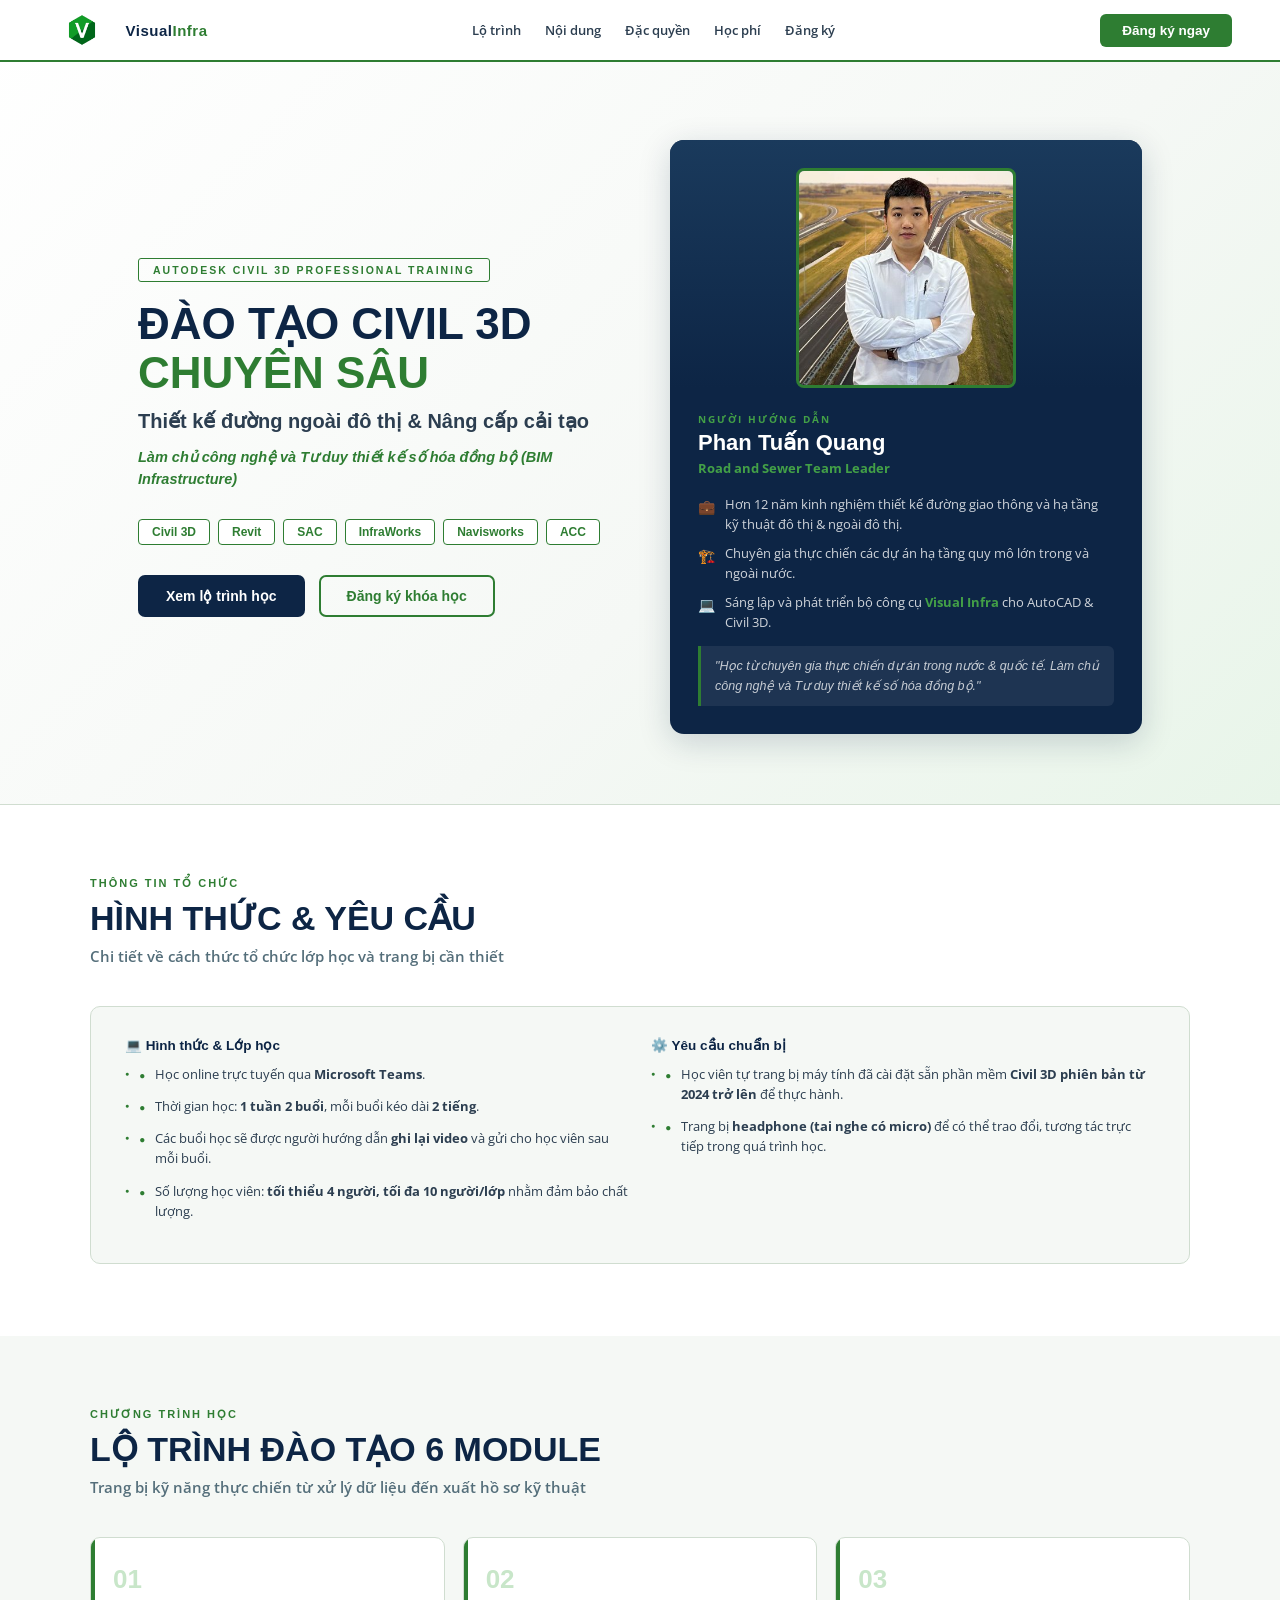
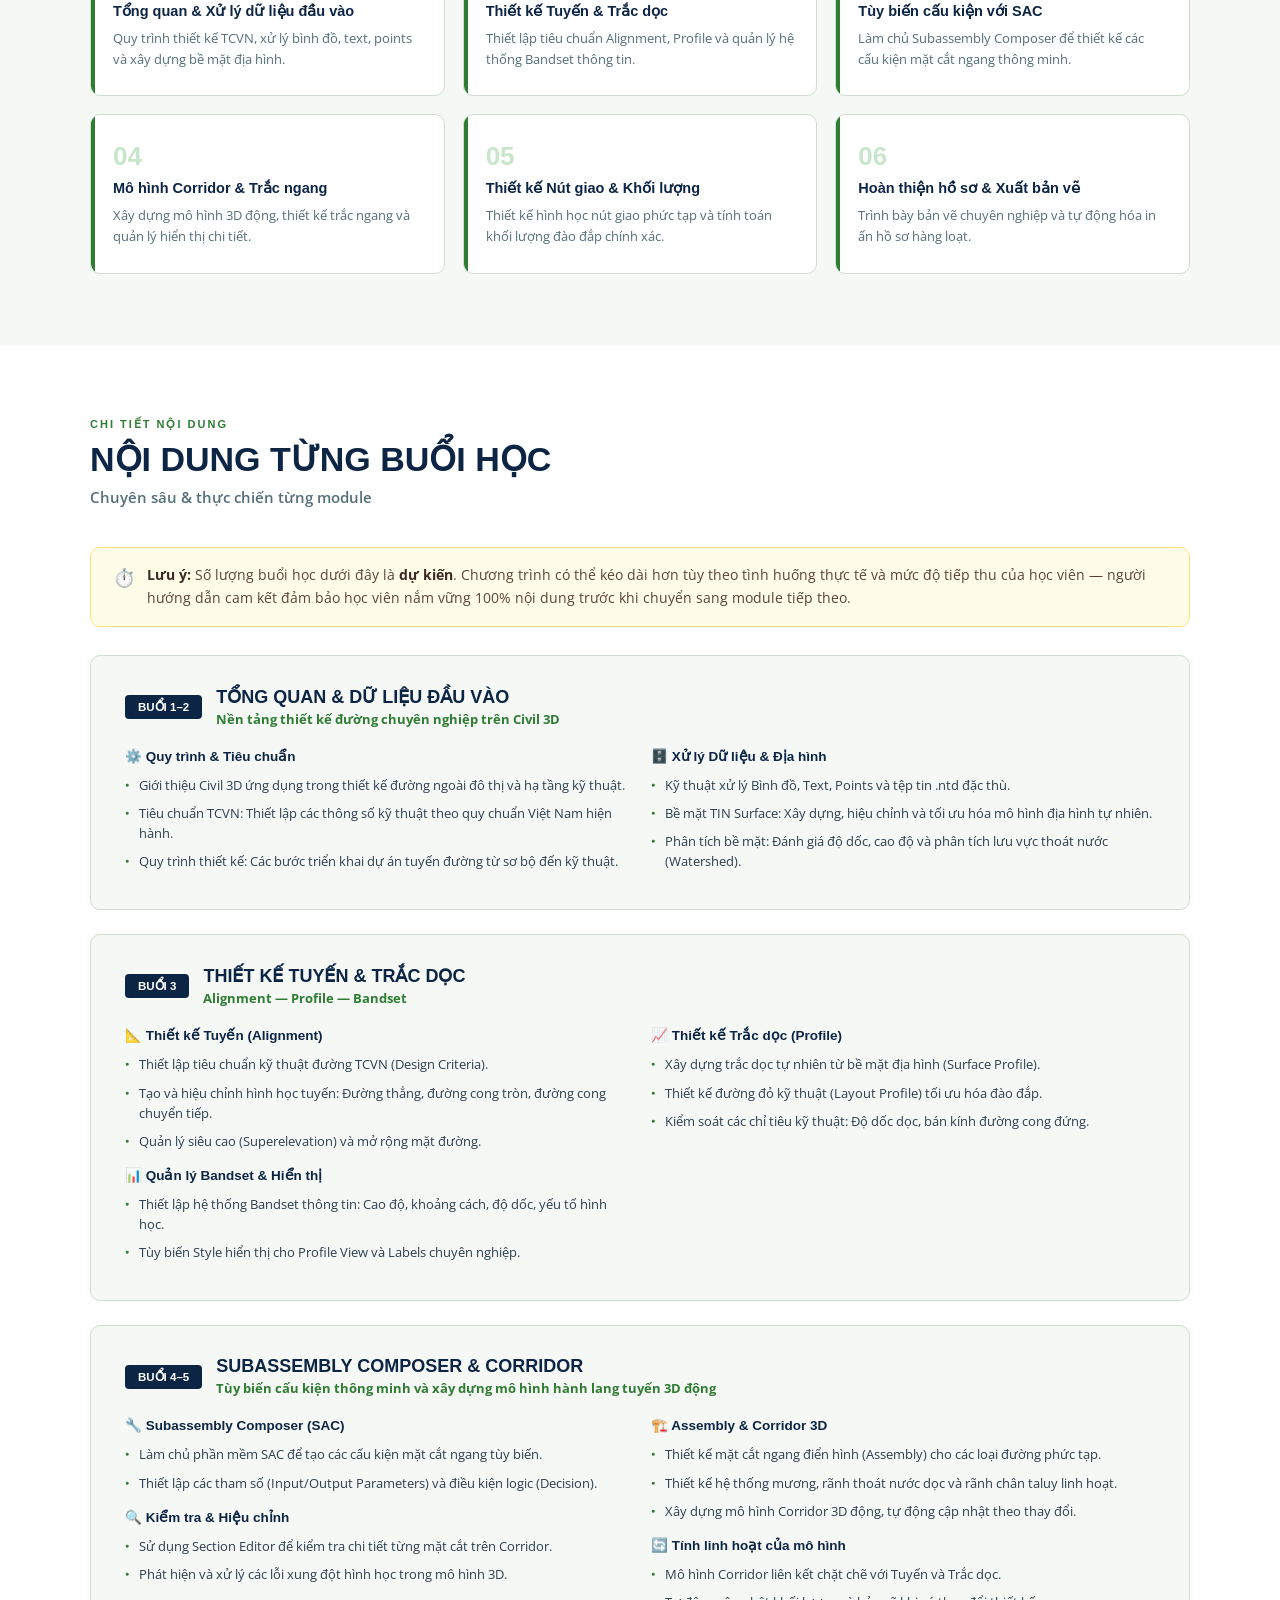
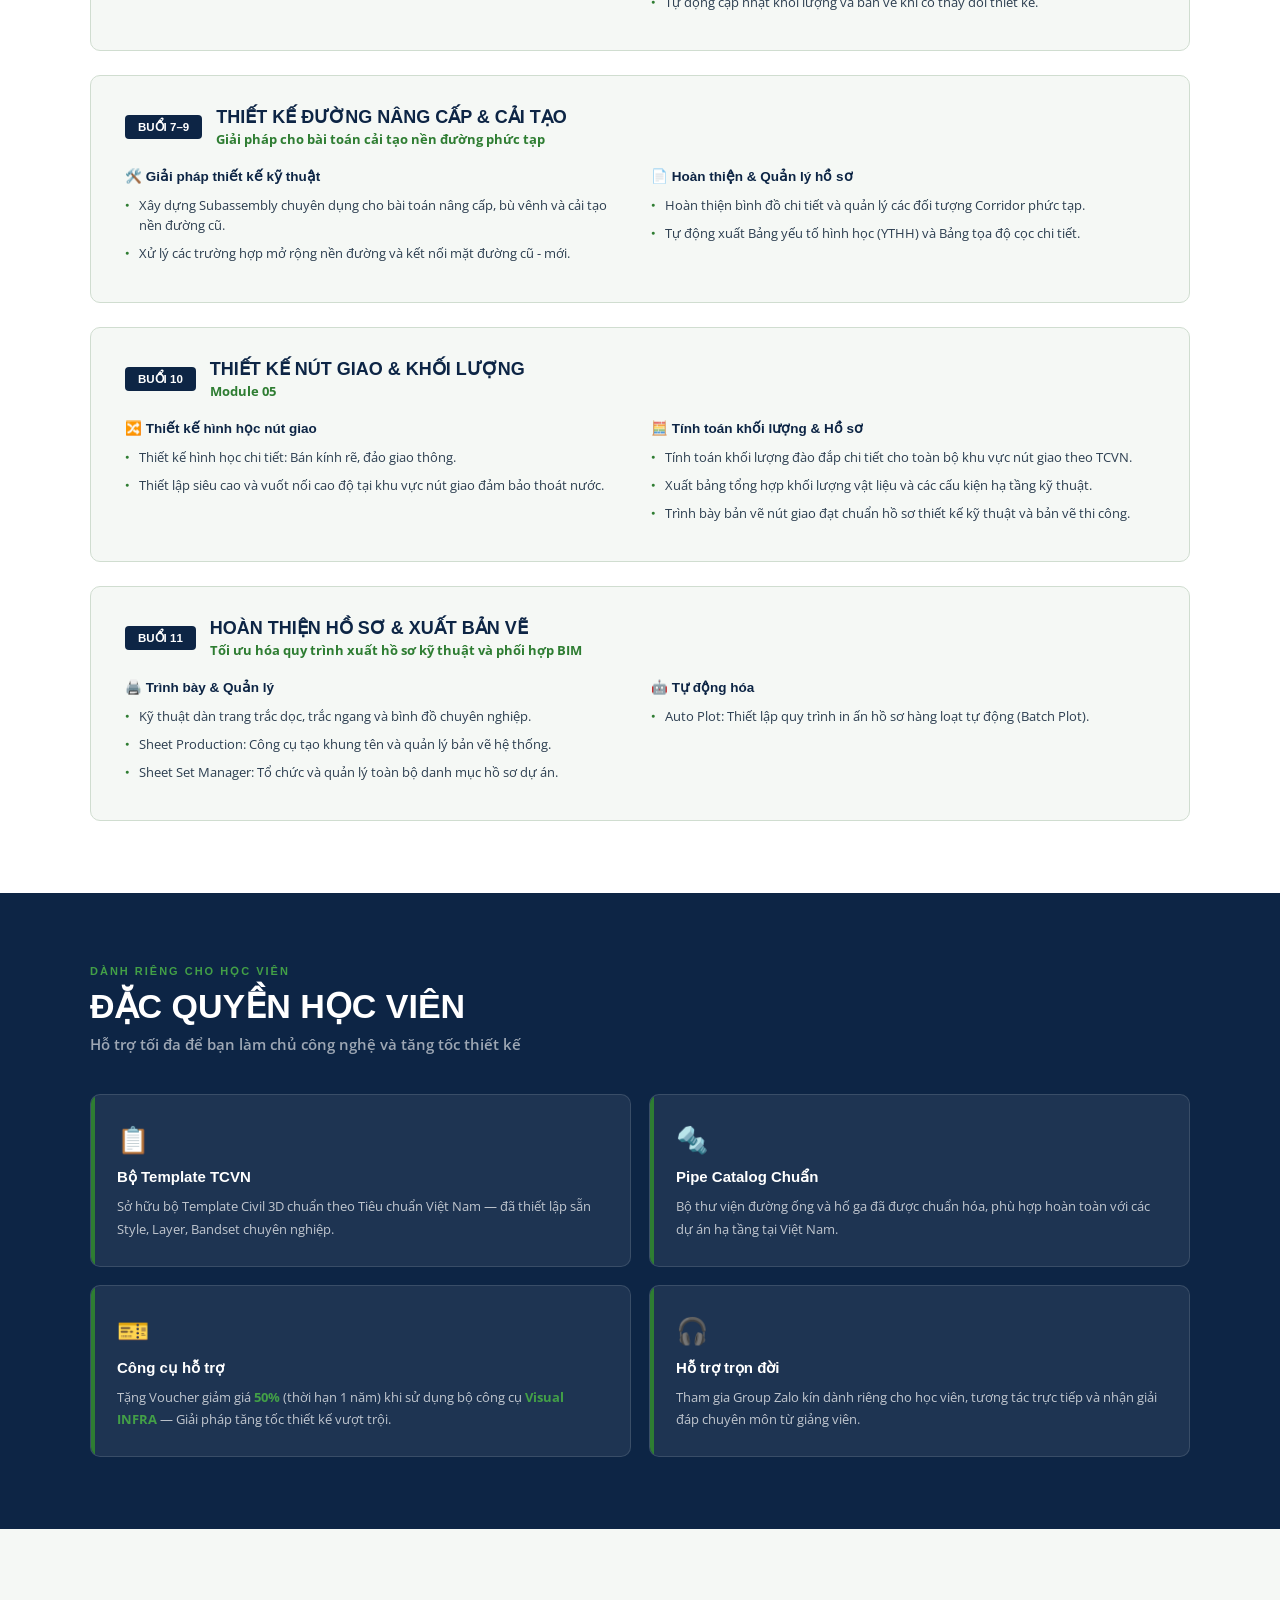
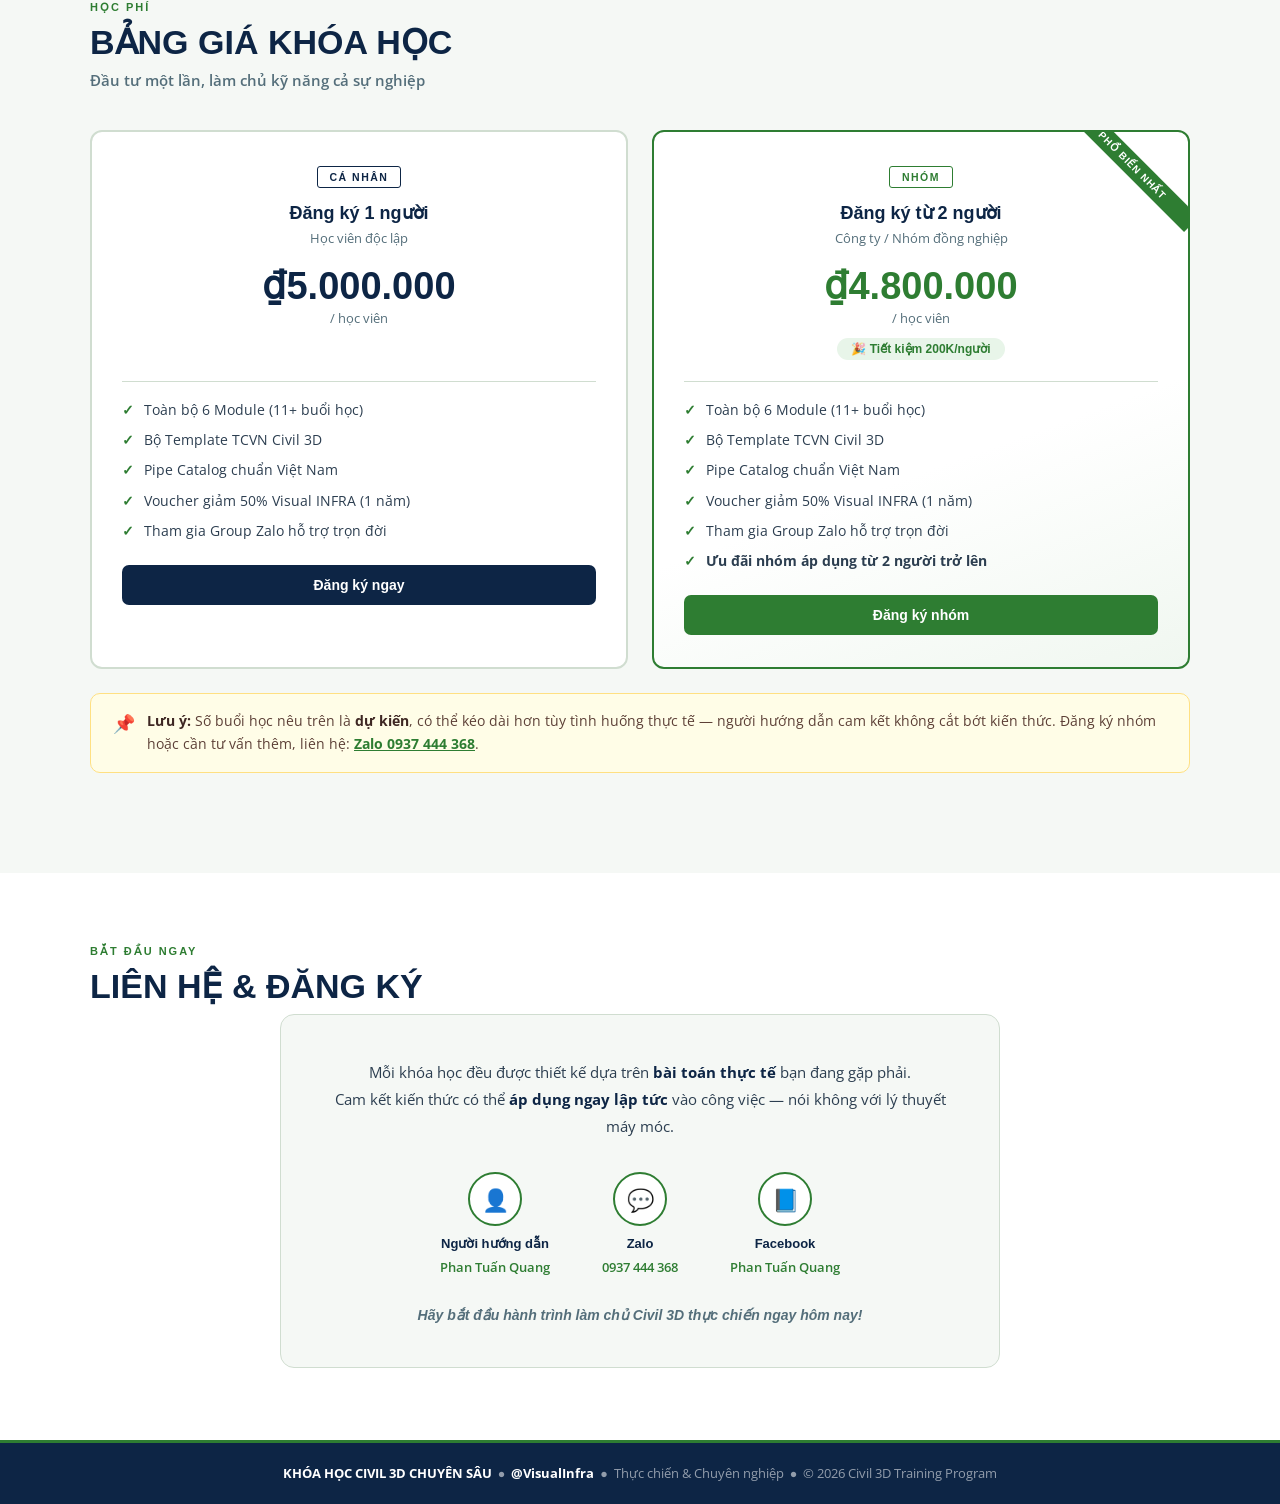
==== commit 2928c20c: "Update index.html" ====
--- a/index.html
+++ b/index.html
@@ -698,21 +698,39 @@
     <p class="section-sub">Chi tiết về cách thức tổ chức lớp học và trang bị cần thiết</p>
     
     <div class="session-card fade-in">
-      <div class="session-cols">
-        <div>
+      <div class="session-cols" style="align-items: start;">
+        <div style="height: auto;">
           <div class="session-group-title">💻 Hình thức & Lớp học</div>
-          <ul class="session-items">
-            <li>Học online trực tuyến qua <strong>Microsoft Teams</strong>.</li>
-            <li>Thời gian học: <strong>1 tuần 2 buổi</strong>, mỗi buổi kéo dài<strong>2 tiếng</strong>.</li>
-            <li>Các buổi học sẽ được người hướng dẫn <strong>ghi lại video</strong> và gửi cho học viên sau mỗi buổi học.</li>
-            <li>Số lượng học viên: <strong>tối thiểu 4 người, tối đa 10 người/lớp</strong> nhằm đảm bảo chất lượng.</li>
+          <ul class="session-items" style="display: block; padding-left: 0;">
+            <li style="margin-bottom: 12px; display: flex; gap: 10px; align-items: flex-start;">
+              <span style="color: var(--green); font-size: 10px; margin-top: 4px;">●</span>
+              <span>Học online trực tuyến qua <strong>Microsoft Teams</strong>.</span>
+            </li>
+            <li style="margin-bottom: 12px; display: flex; gap: 10px; align-items: flex-start;">
+              <span style="color: var(--green); font-size: 10px; margin-top: 4px;">●</span>
+              <span>Thời gian học: <strong>1 tuần 2 buổi</strong>, mỗi buổi kéo dài <strong>2 tiếng</strong>.</span>
+            </li>
+            <li style="margin-bottom: 12px; display: flex; gap: 10px; align-items: flex-start;">
+              <span style="color: var(--green); font-size: 10px; margin-top: 4px;">●</span>
+              <span>Các buổi học sẽ được người hướng dẫn <strong>ghi lại video</strong> và gửi cho học viên sau mỗi buổi.</span>
+            </li>
+            <li style="margin-bottom: 12px; display: flex; gap: 10px; align-items: flex-start;">
+              <span style="color: var(--green); font-size: 10px; margin-top: 4px;">●</span>
+              <span>Số lượng học viên: <strong>tối thiểu 4 người, tối đa 10 người/lớp</strong> nhằm đảm bảo chất lượng.</span>
+            </li>
           </ul>
         </div>
-        <div>
+        <div style="height: auto;">
           <div class="session-group-title">⚙️ Yêu cầu chuẩn bị</div>
-          <ul class="session-items">
-            <li>Học viên tự trang bị máy tính đã cài đặt sẵn phần mềm <strong>Civil 3D phiên bản từ 2024 trở lên</strong> để thực hành.</li>
-            <li>Trang bị <strong>headphone (tai nghe có micro)</strong> để có thể trao đổi, tương tác trực tiếp trong quá trình học.</li>
+          <ul class="session-items" style="display: block; padding-left: 0;">
+            <li style="margin-bottom: 12px; display: flex; gap: 10px; align-items: flex-start;">
+              <span style="color: var(--green); font-size: 10px; margin-top: 4px;">●</span>
+              <span>Học viên tự trang bị máy tính đã cài đặt sẵn phần mềm <strong>Civil 3D phiên bản từ 2024 trở lên</strong> để thực hành.</span>
+            </li>
+            <li style="margin-bottom: 12px; display: flex; gap: 10px; align-items: flex-start;">
+              <span style="color: var(--green); font-size: 10px; margin-top: 4px;">●</span>
+              <span>Trang bị <strong>headphone (tai nghe có micro)</strong> để có thể trao đổi, tương tác trực tiếp trong quá trình học.</span>
+            </li>
           </ul>
         </div>
       </div>
@@ -1155,7 +1173,7 @@
 
         <div class="price-subtitle">Học viên độc lập</div>
 
-        <div class="price-amount">₫4.500.000</div>
+        <div class="price-amount">₫5.000.000</div>
 
         <div class="price-unit">/ học viên</div>
 
@@ -1189,7 +1207,7 @@
 
         <div class="price-subtitle">Công ty / Nhóm đồng nghiệp</div>
 
-        <div class="price-amount">₫4.300.000</div>
+        <div class="price-amount">₫4.800.000</div>
 
         <div class="price-unit">/ học viên</div>
 
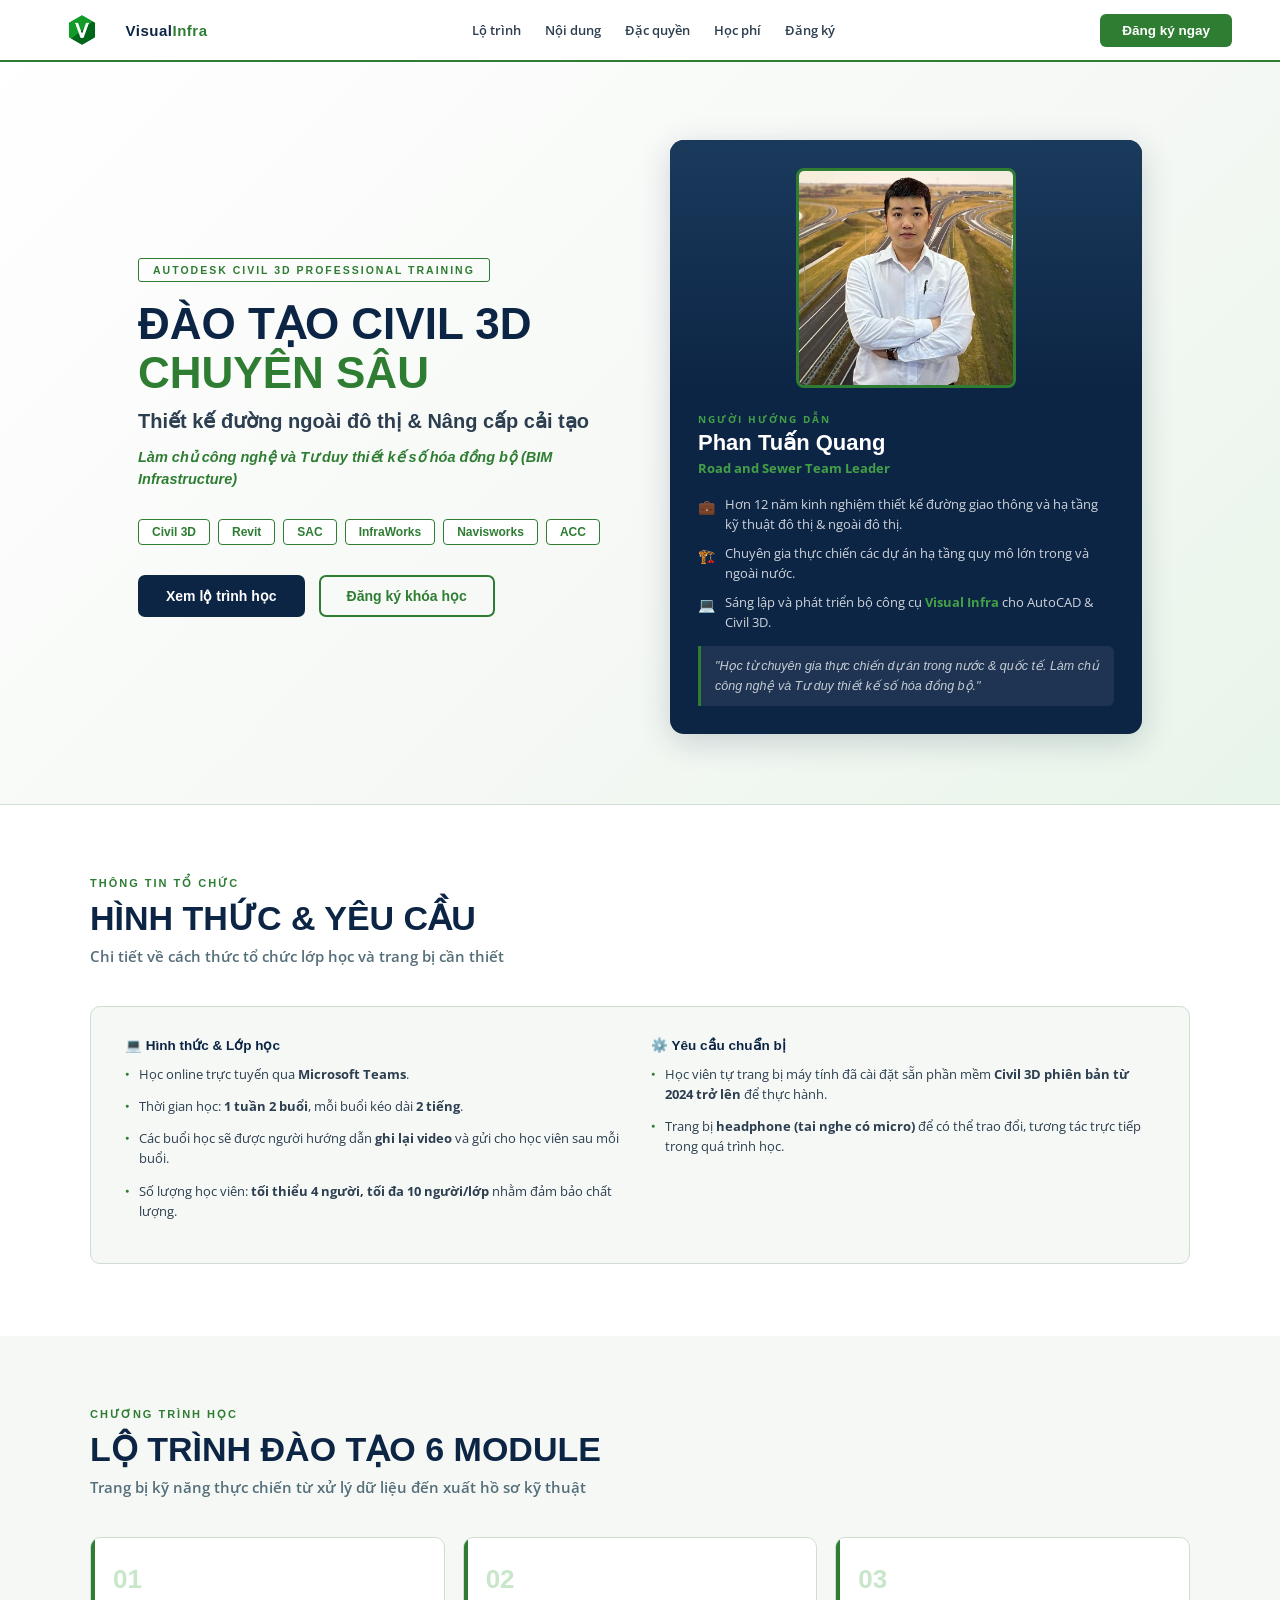
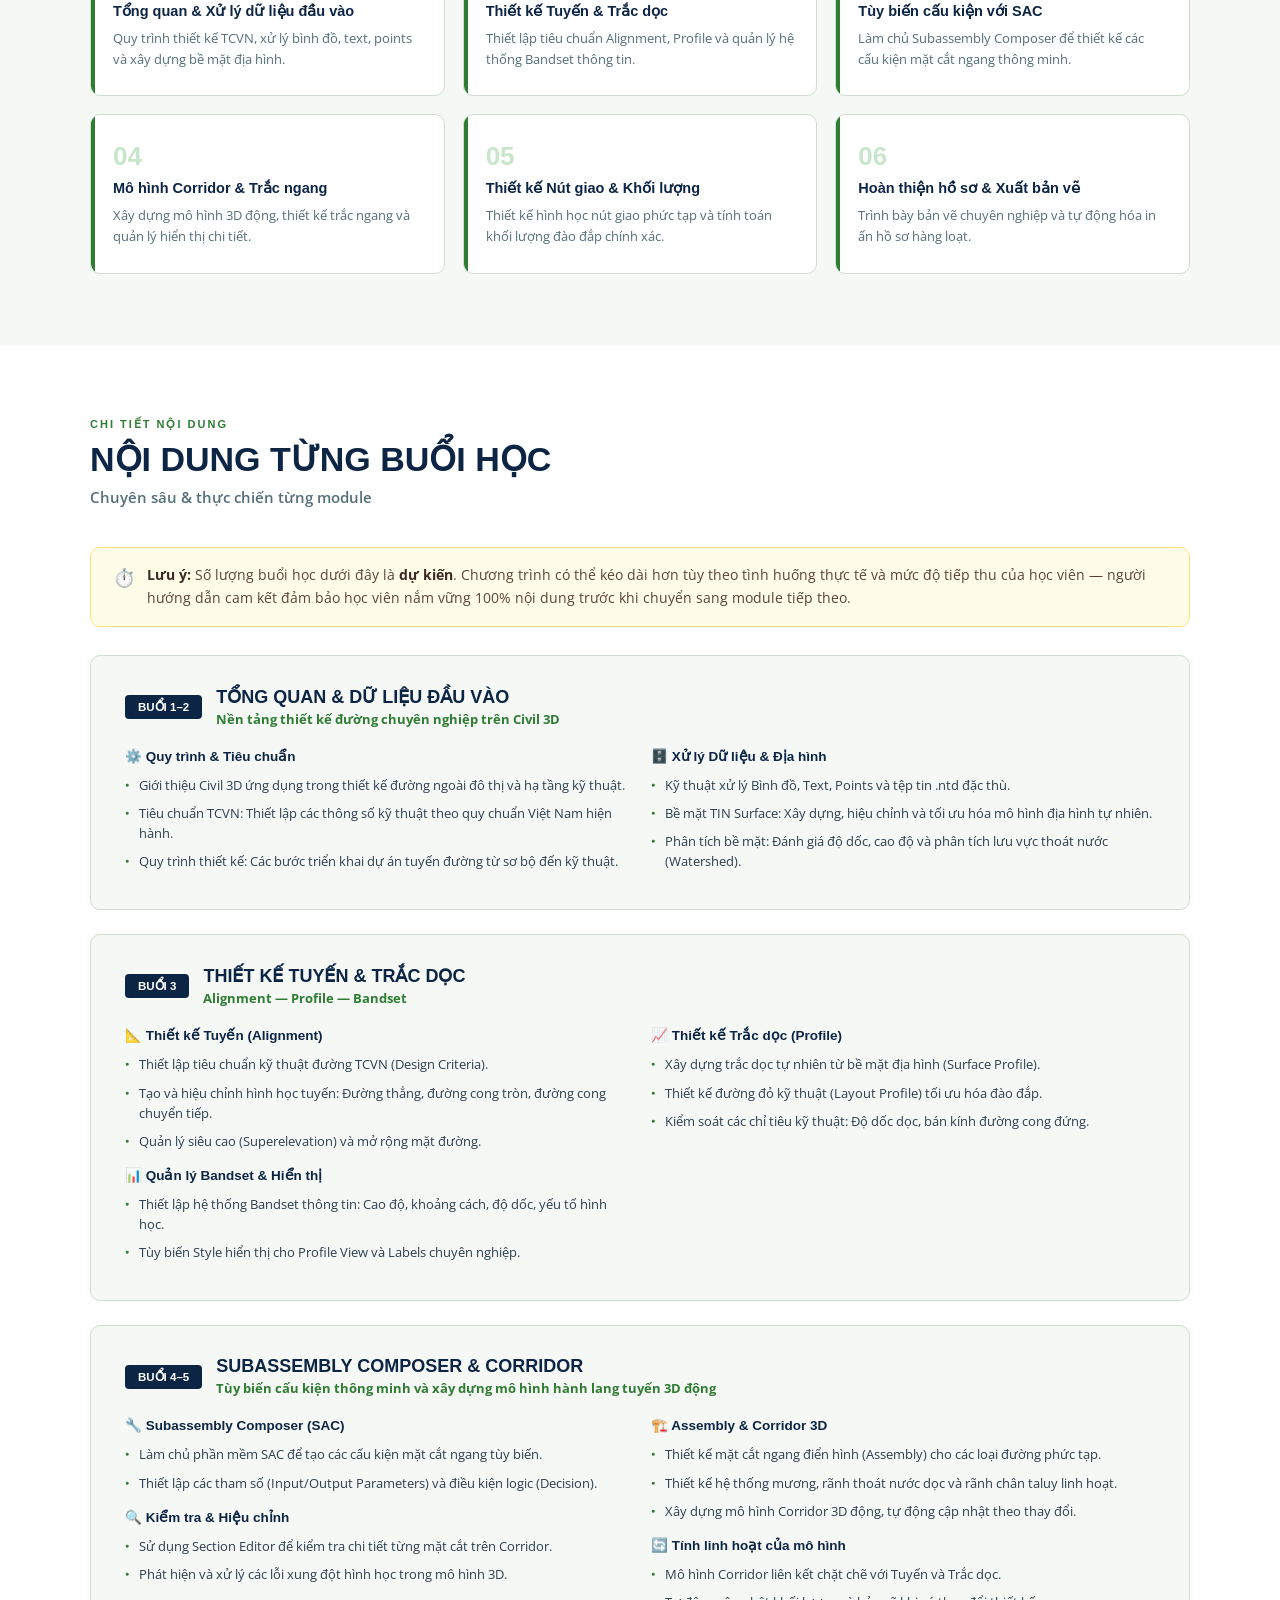
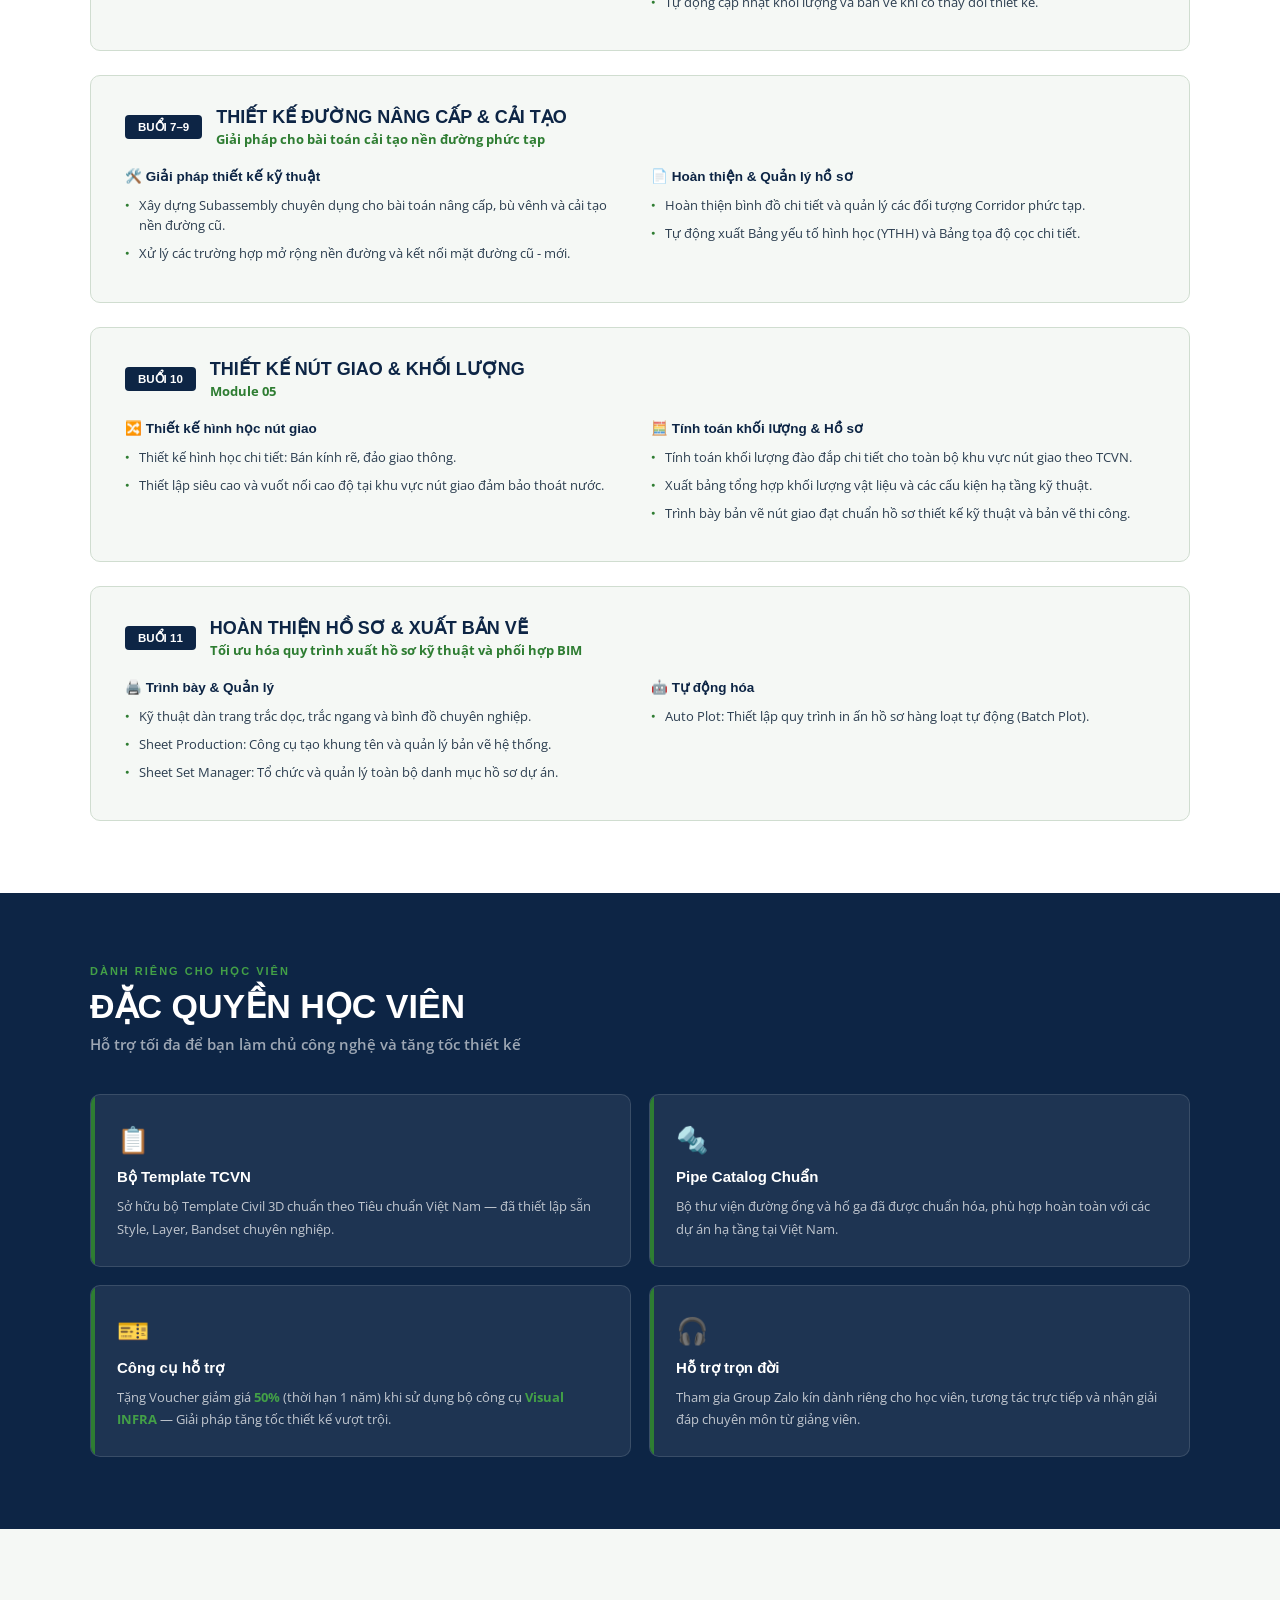
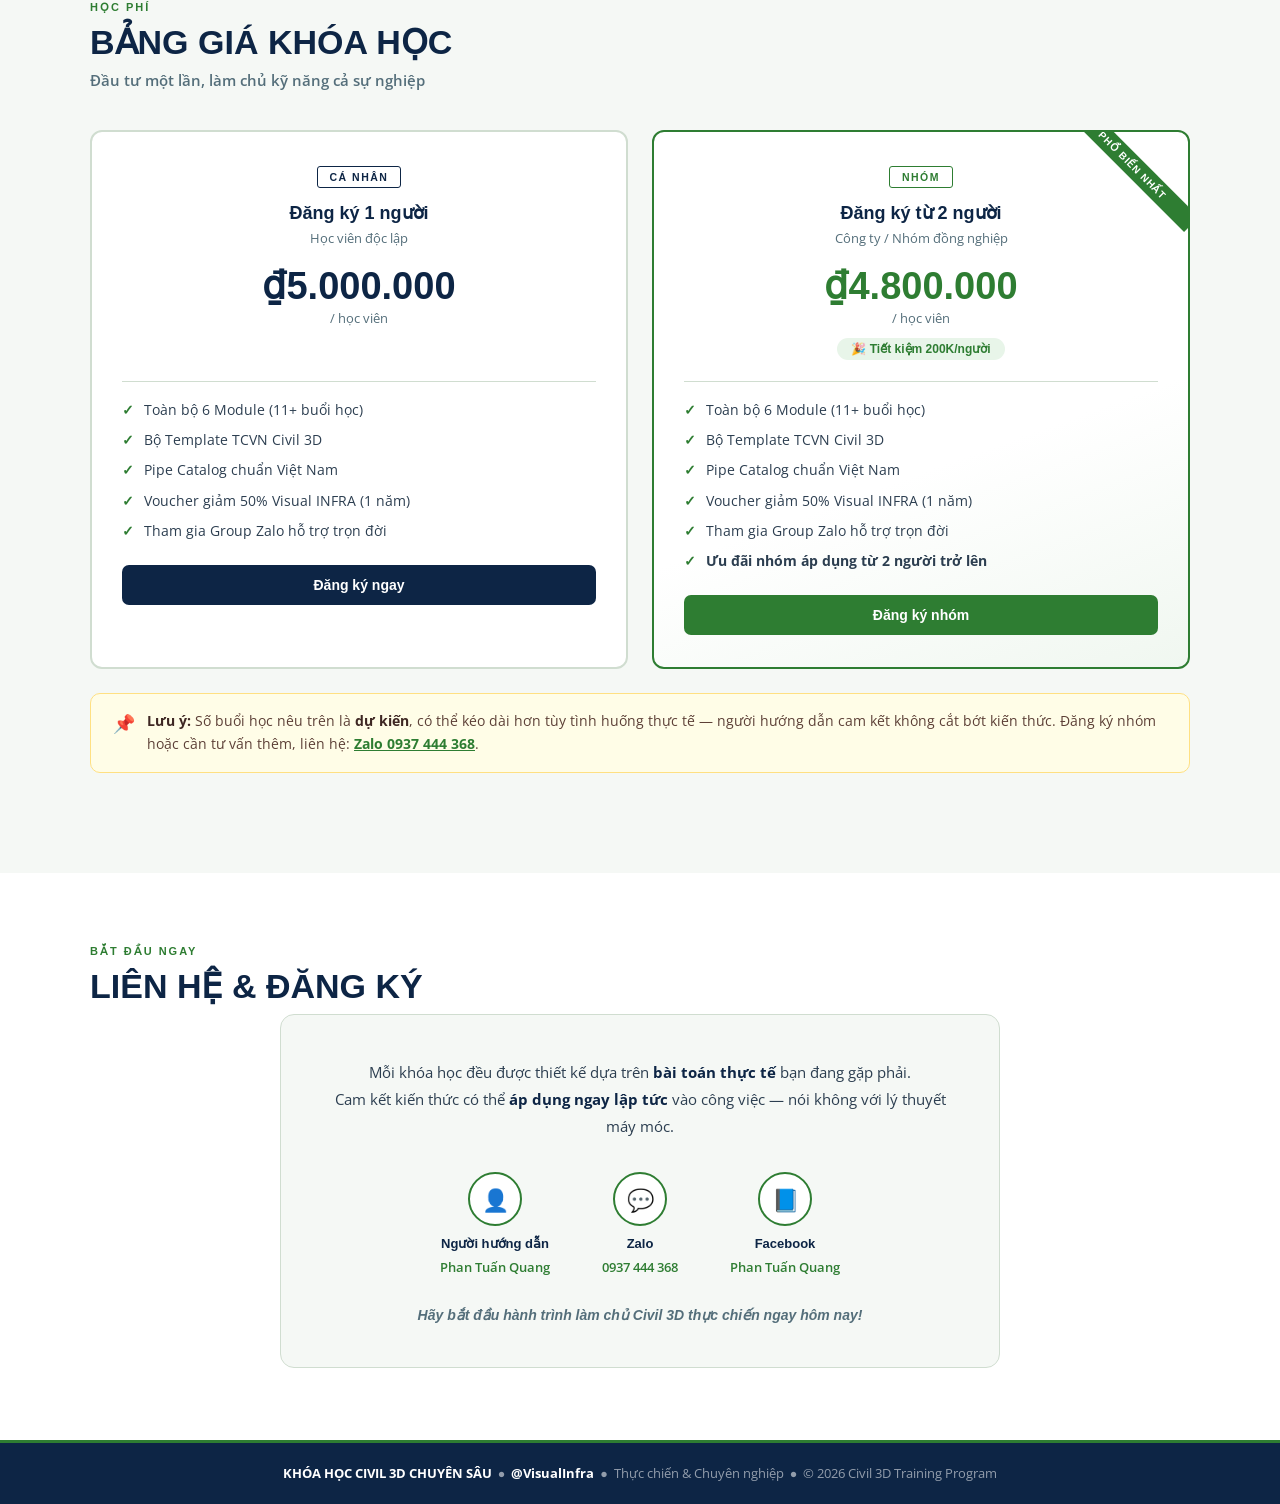
==== commit cfd35be5: "Update index.html" ====
--- a/index.html
+++ b/index.html
@@ -703,19 +703,15 @@
           <div class="session-group-title">💻 Hình thức & Lớp học</div>
           <ul class="session-items" style="display: block; padding-left: 0;">
             <li style="margin-bottom: 12px; display: flex; gap: 10px; align-items: flex-start;">
-              <span style="color: var(--green); font-size: 10px; margin-top: 4px;">●</span>
               <span>Học online trực tuyến qua <strong>Microsoft Teams</strong>.</span>
             </li>
             <li style="margin-bottom: 12px; display: flex; gap: 10px; align-items: flex-start;">
-              <span style="color: var(--green); font-size: 10px; margin-top: 4px;">●</span>
               <span>Thời gian học: <strong>1 tuần 2 buổi</strong>, mỗi buổi kéo dài <strong>2 tiếng</strong>.</span>
             </li>
             <li style="margin-bottom: 12px; display: flex; gap: 10px; align-items: flex-start;">
-              <span style="color: var(--green); font-size: 10px; margin-top: 4px;">●</span>
               <span>Các buổi học sẽ được người hướng dẫn <strong>ghi lại video</strong> và gửi cho học viên sau mỗi buổi.</span>
             </li>
             <li style="margin-bottom: 12px; display: flex; gap: 10px; align-items: flex-start;">
-              <span style="color: var(--green); font-size: 10px; margin-top: 4px;">●</span>
               <span>Số lượng học viên: <strong>tối thiểu 4 người, tối đa 10 người/lớp</strong> nhằm đảm bảo chất lượng.</span>
             </li>
           </ul>
@@ -724,11 +720,9 @@
           <div class="session-group-title">⚙️ Yêu cầu chuẩn bị</div>
           <ul class="session-items" style="display: block; padding-left: 0;">
             <li style="margin-bottom: 12px; display: flex; gap: 10px; align-items: flex-start;">
-              <span style="color: var(--green); font-size: 10px; margin-top: 4px;">●</span>
               <span>Học viên tự trang bị máy tính đã cài đặt sẵn phần mềm <strong>Civil 3D phiên bản từ 2024 trở lên</strong> để thực hành.</span>
             </li>
             <li style="margin-bottom: 12px; display: flex; gap: 10px; align-items: flex-start;">
-              <span style="color: var(--green); font-size: 10px; margin-top: 4px;">●</span>
               <span>Trang bị <strong>headphone (tai nghe có micro)</strong> để có thể trao đổi, tương tác trực tiếp trong quá trình học.</span>
             </li>
           </ul>
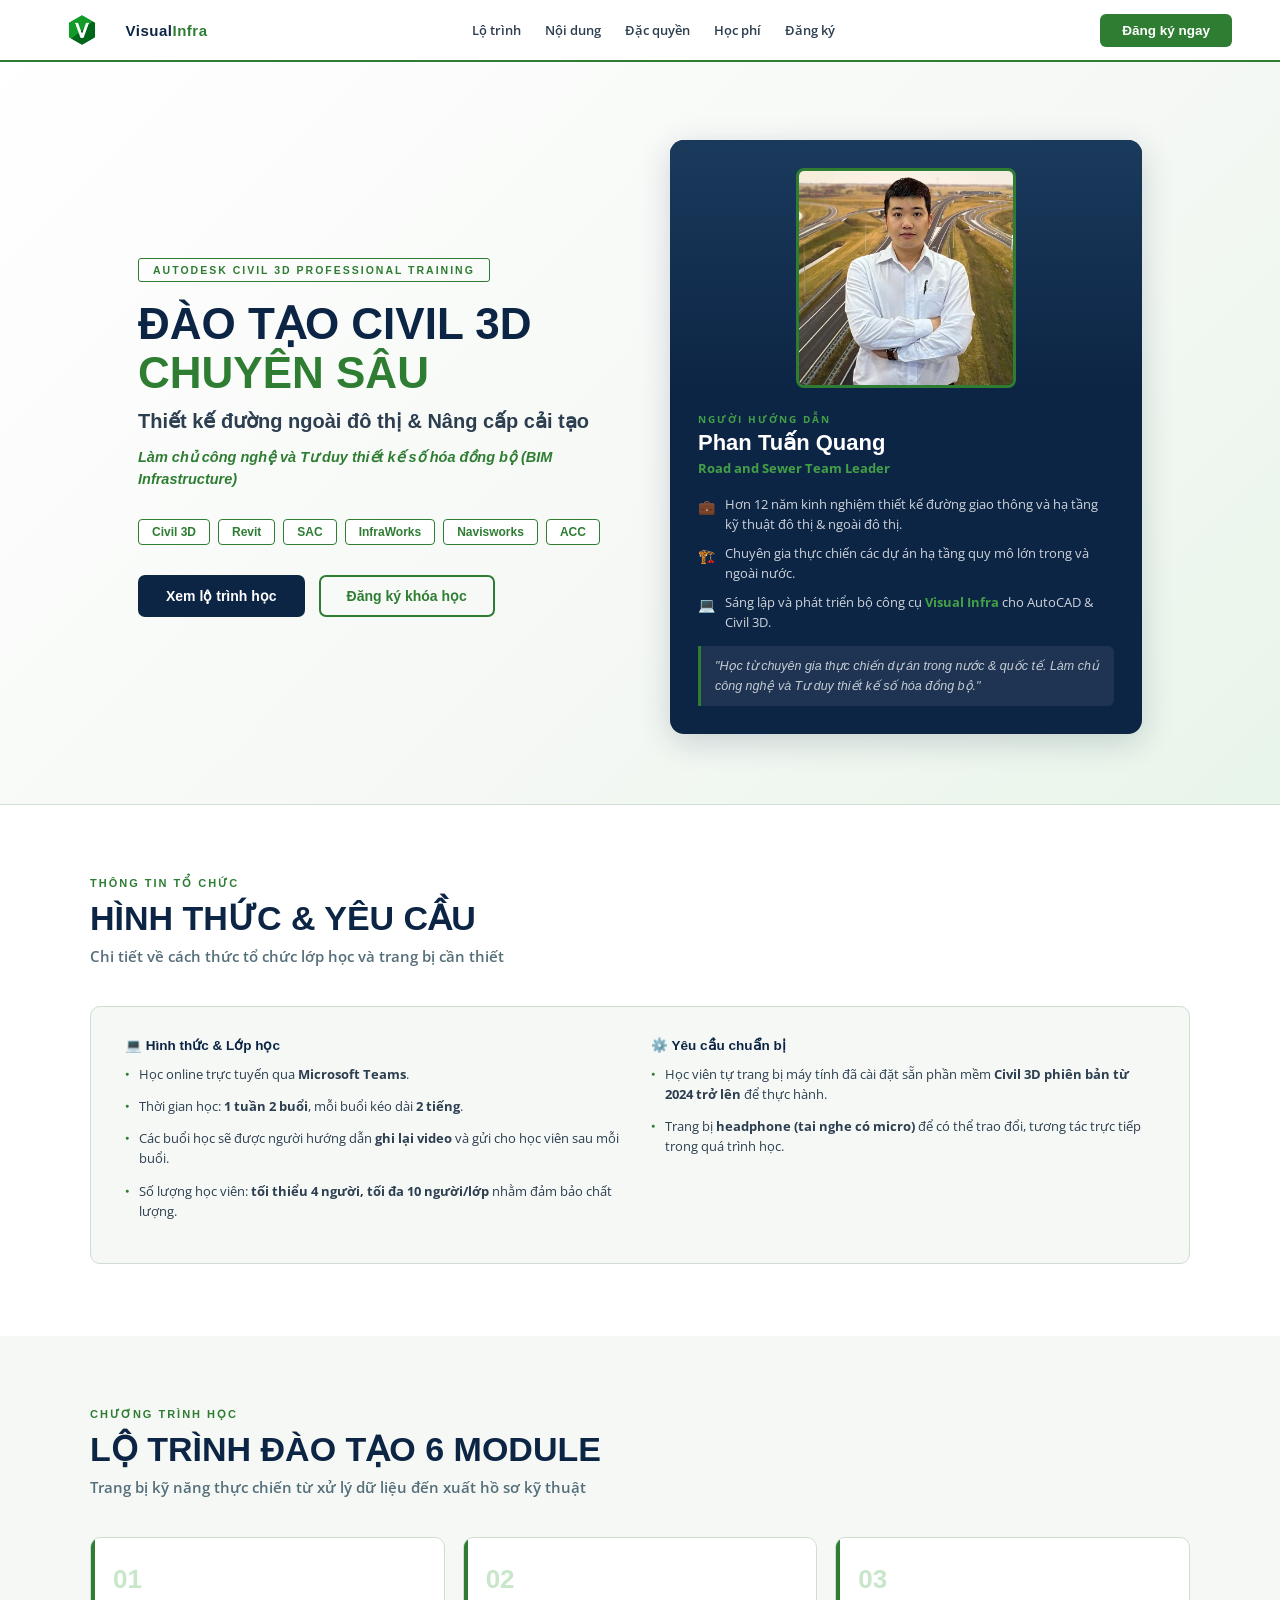
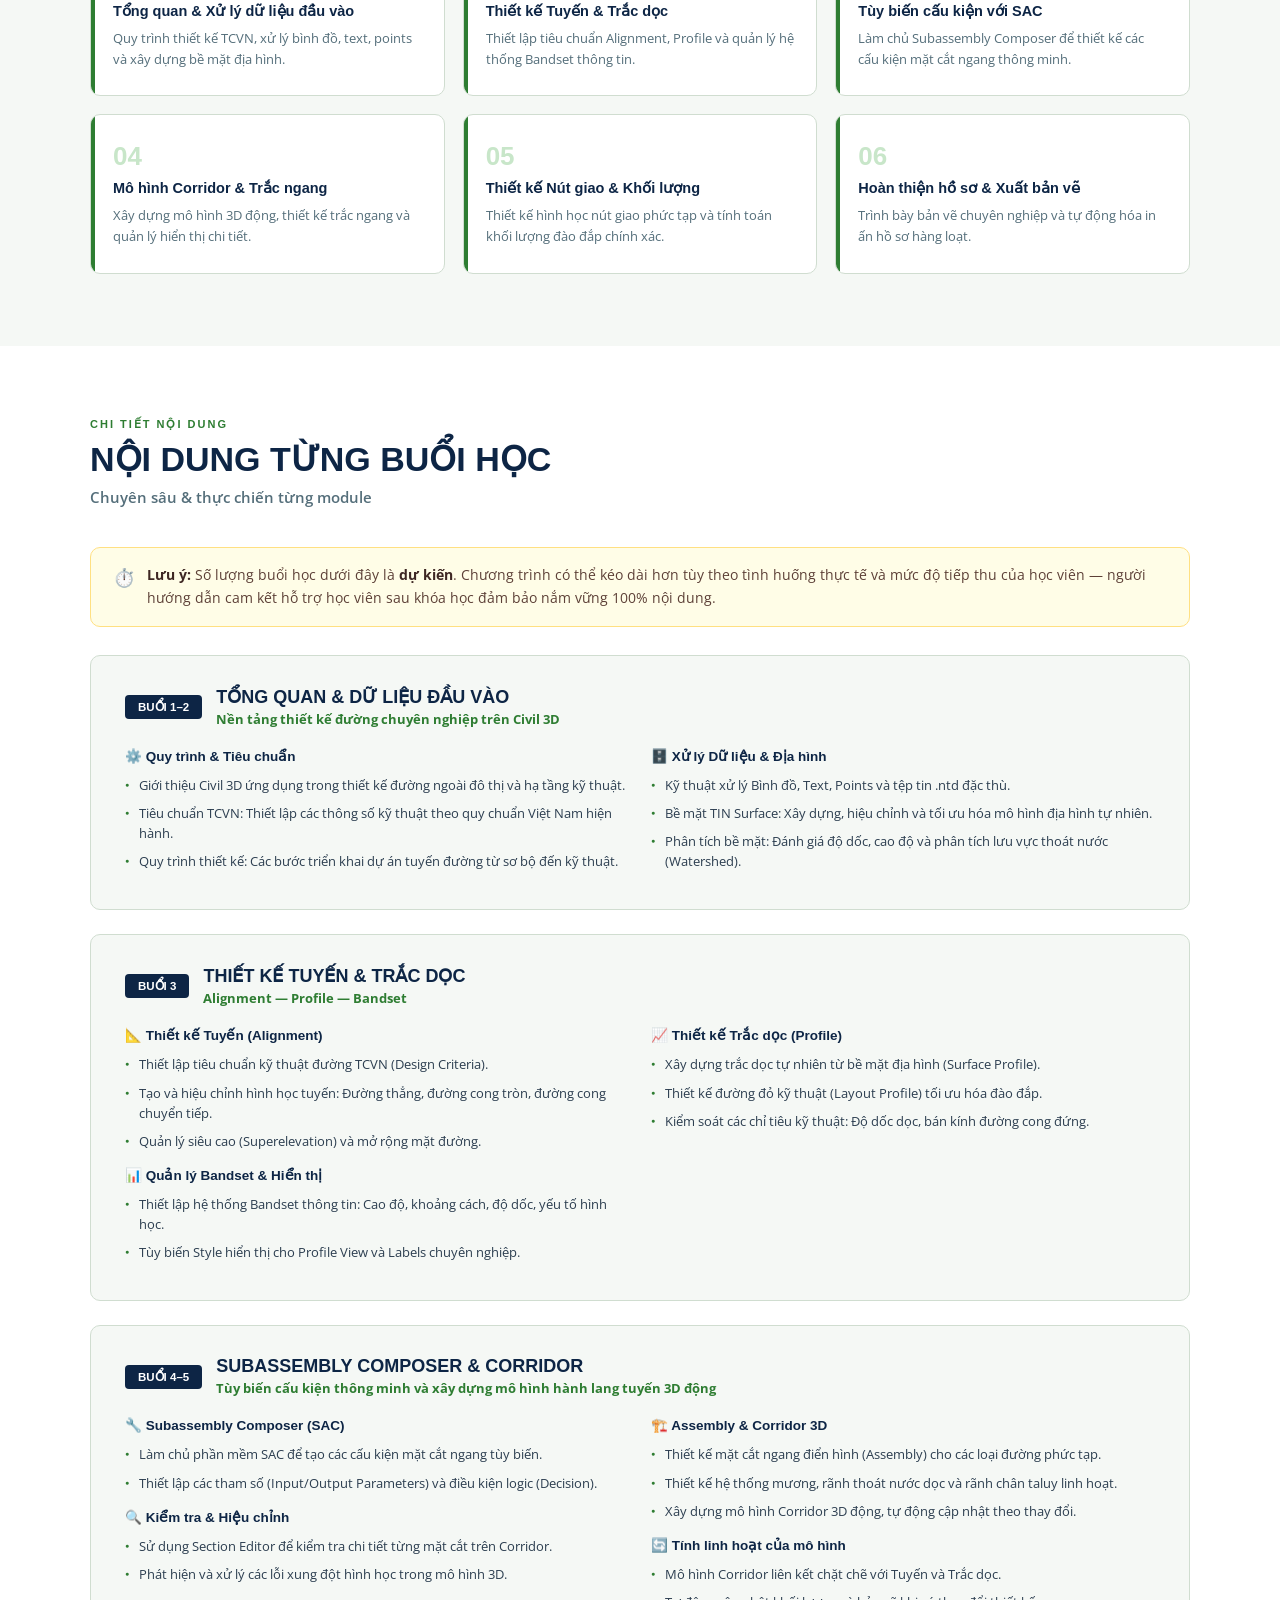
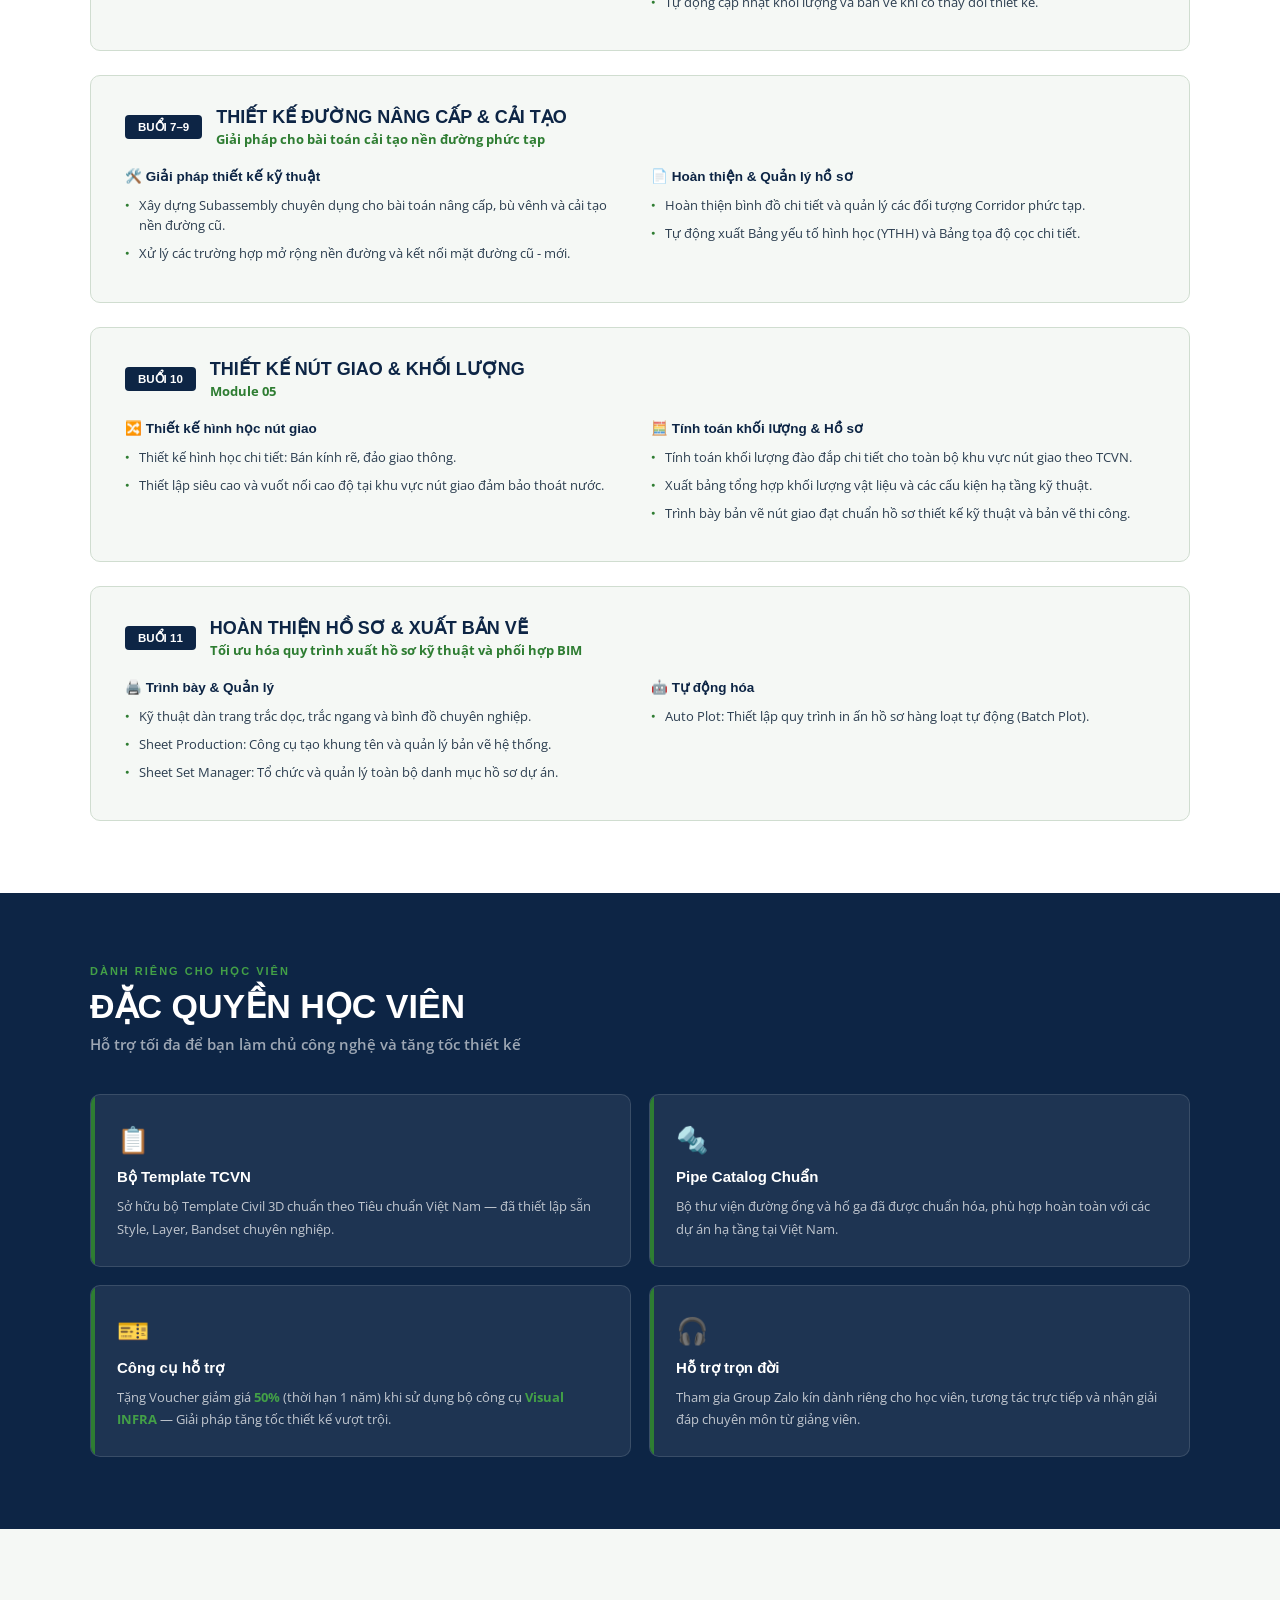
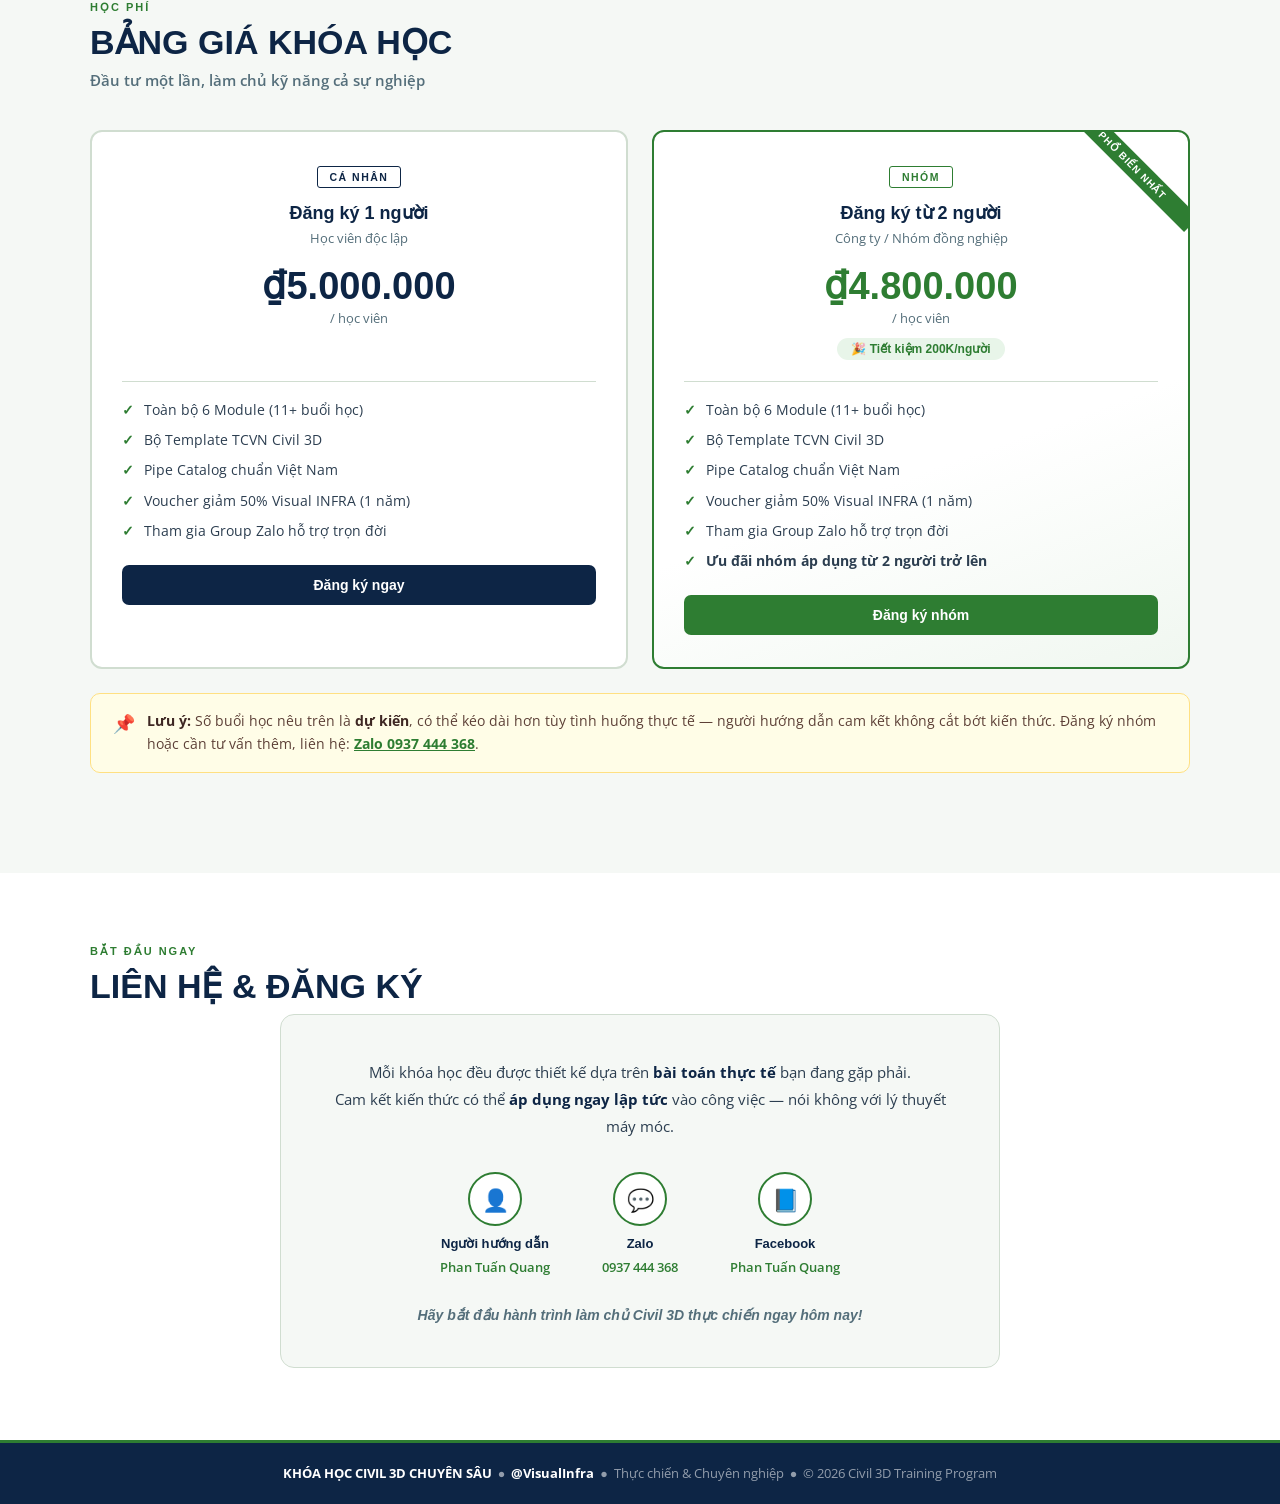
==== commit f060cbed: "Update index.html" ====
--- a/index.html
+++ b/index.html
@@ -781,7 +781,7 @@
 
       <span class="note-box-icon">⏱️</span>
 
-      <p class="note-box-text"><strong>Lưu ý:</strong> Số lượng buổi học dưới đây là <strong>dự kiến</strong>. Chương trình có thể kéo dài hơn tùy theo tình huống thực tế và mức độ tiếp thu của học viên — người hướng dẫn cam kết đảm bảo học viên nắm vững 100% nội dung trước khi chuyển sang module tiếp theo.</p>
+      <p class="note-box-text"><strong>Lưu ý:</strong> Số lượng buổi học dưới đây là <strong>dự kiến</strong>. Chương trình có thể kéo dài hơn tùy theo tình huống thực tế và mức độ tiếp thu của học viên — người hướng dẫn cam kết hỗ trợ học viên sau khóa học đảm bảo nắm vững 100% nội dung.</p>
 
     </div>
 
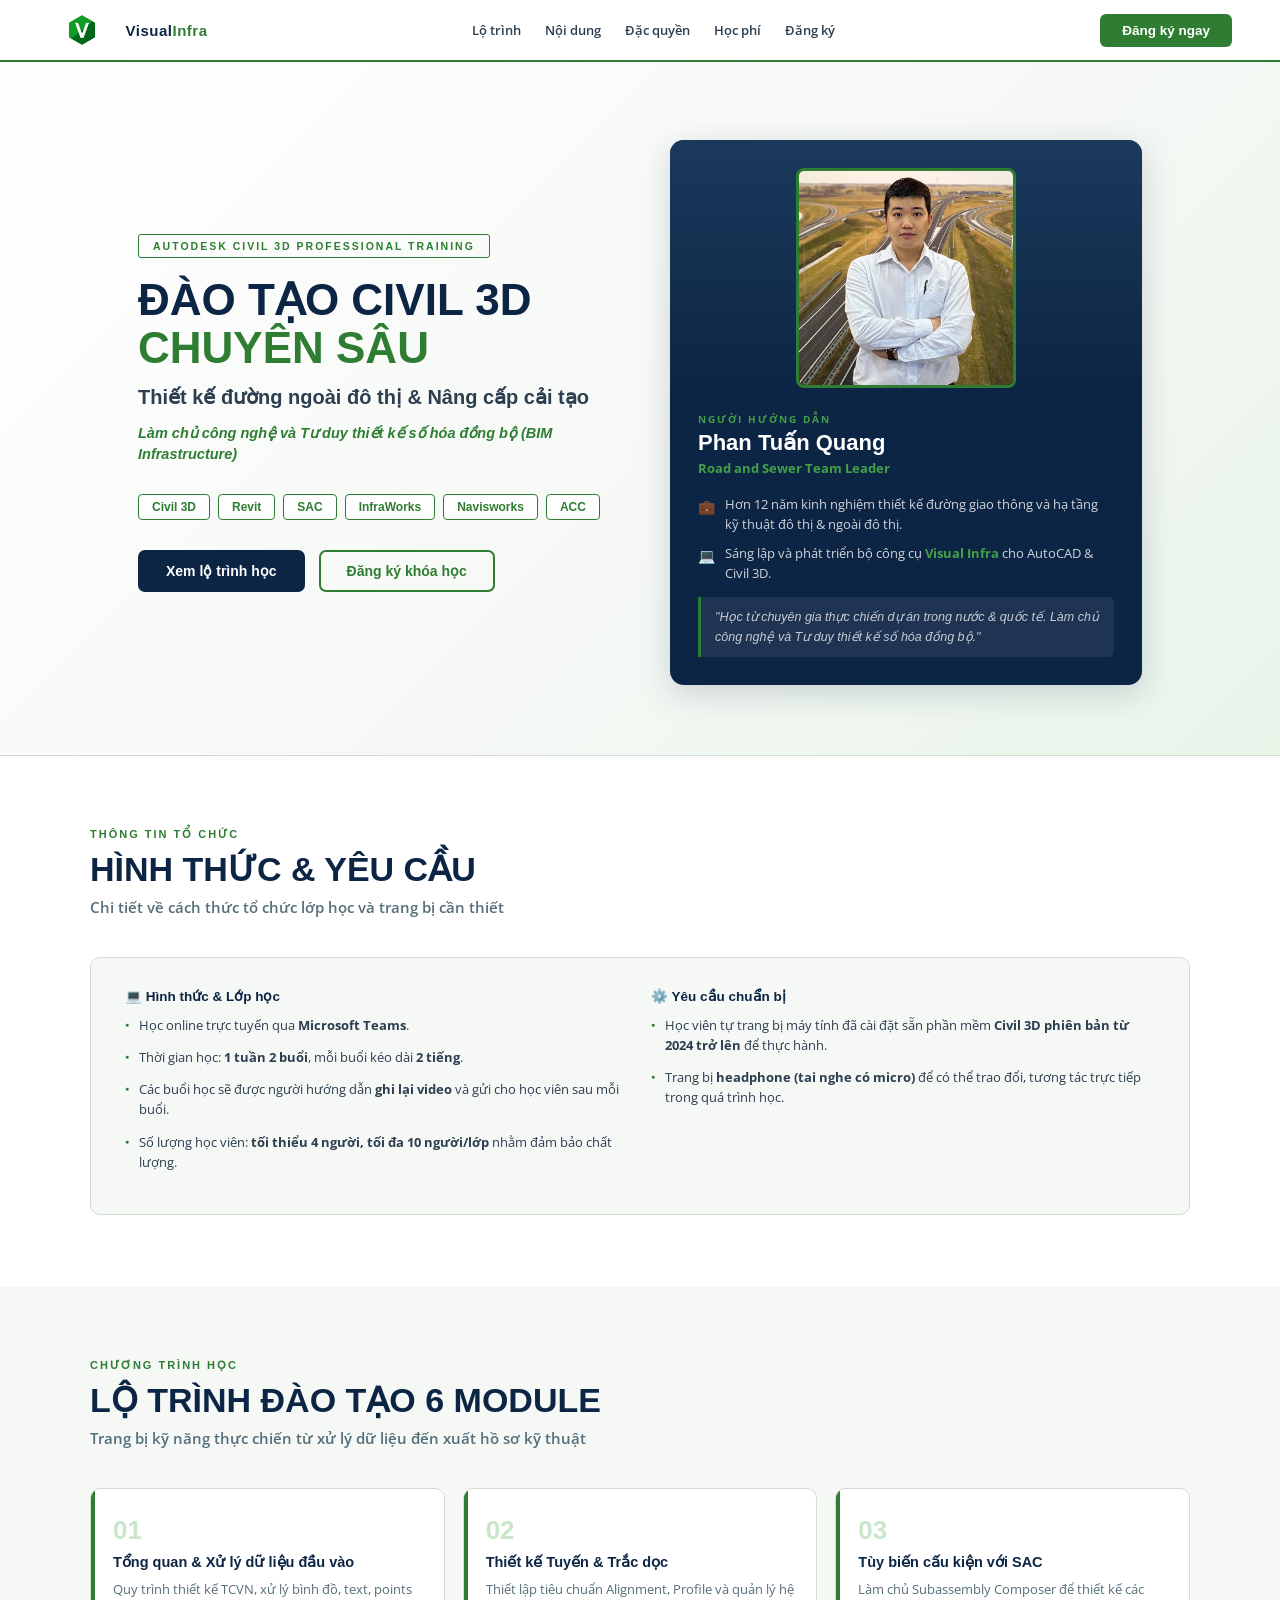
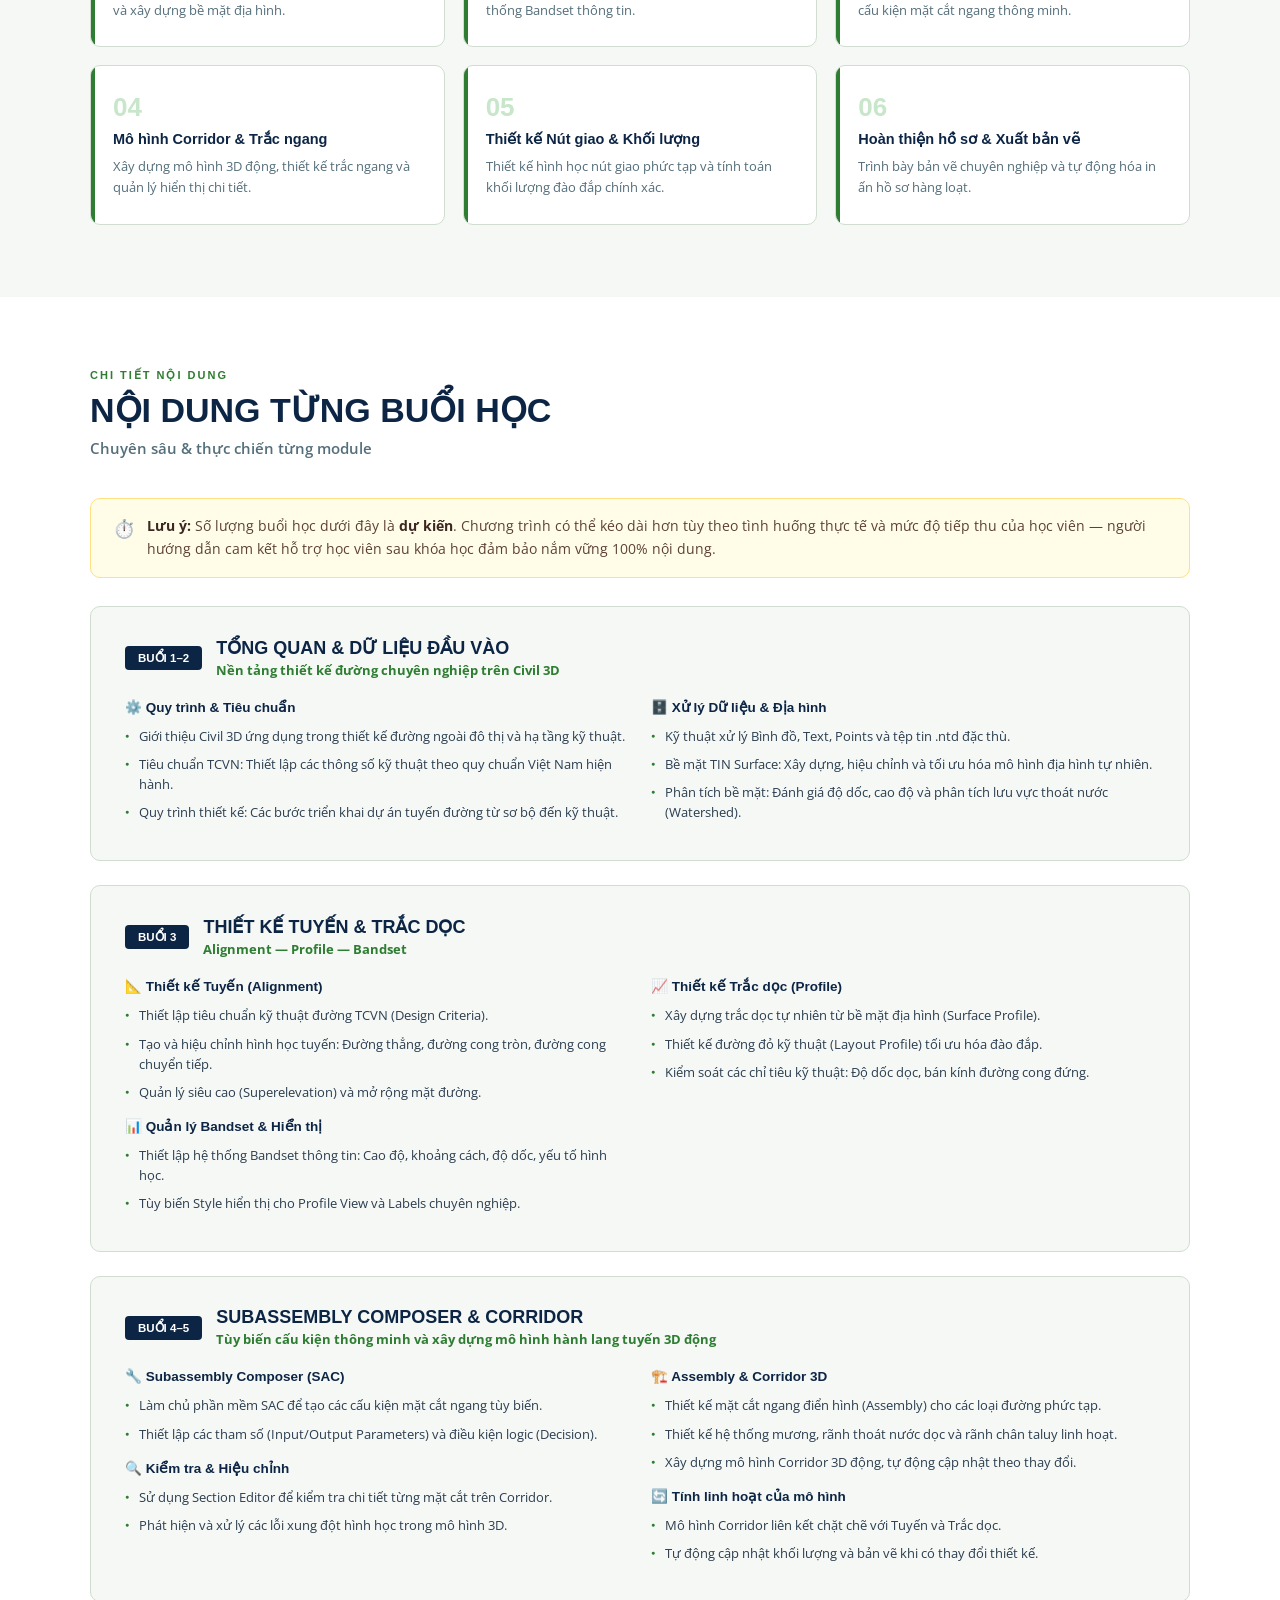
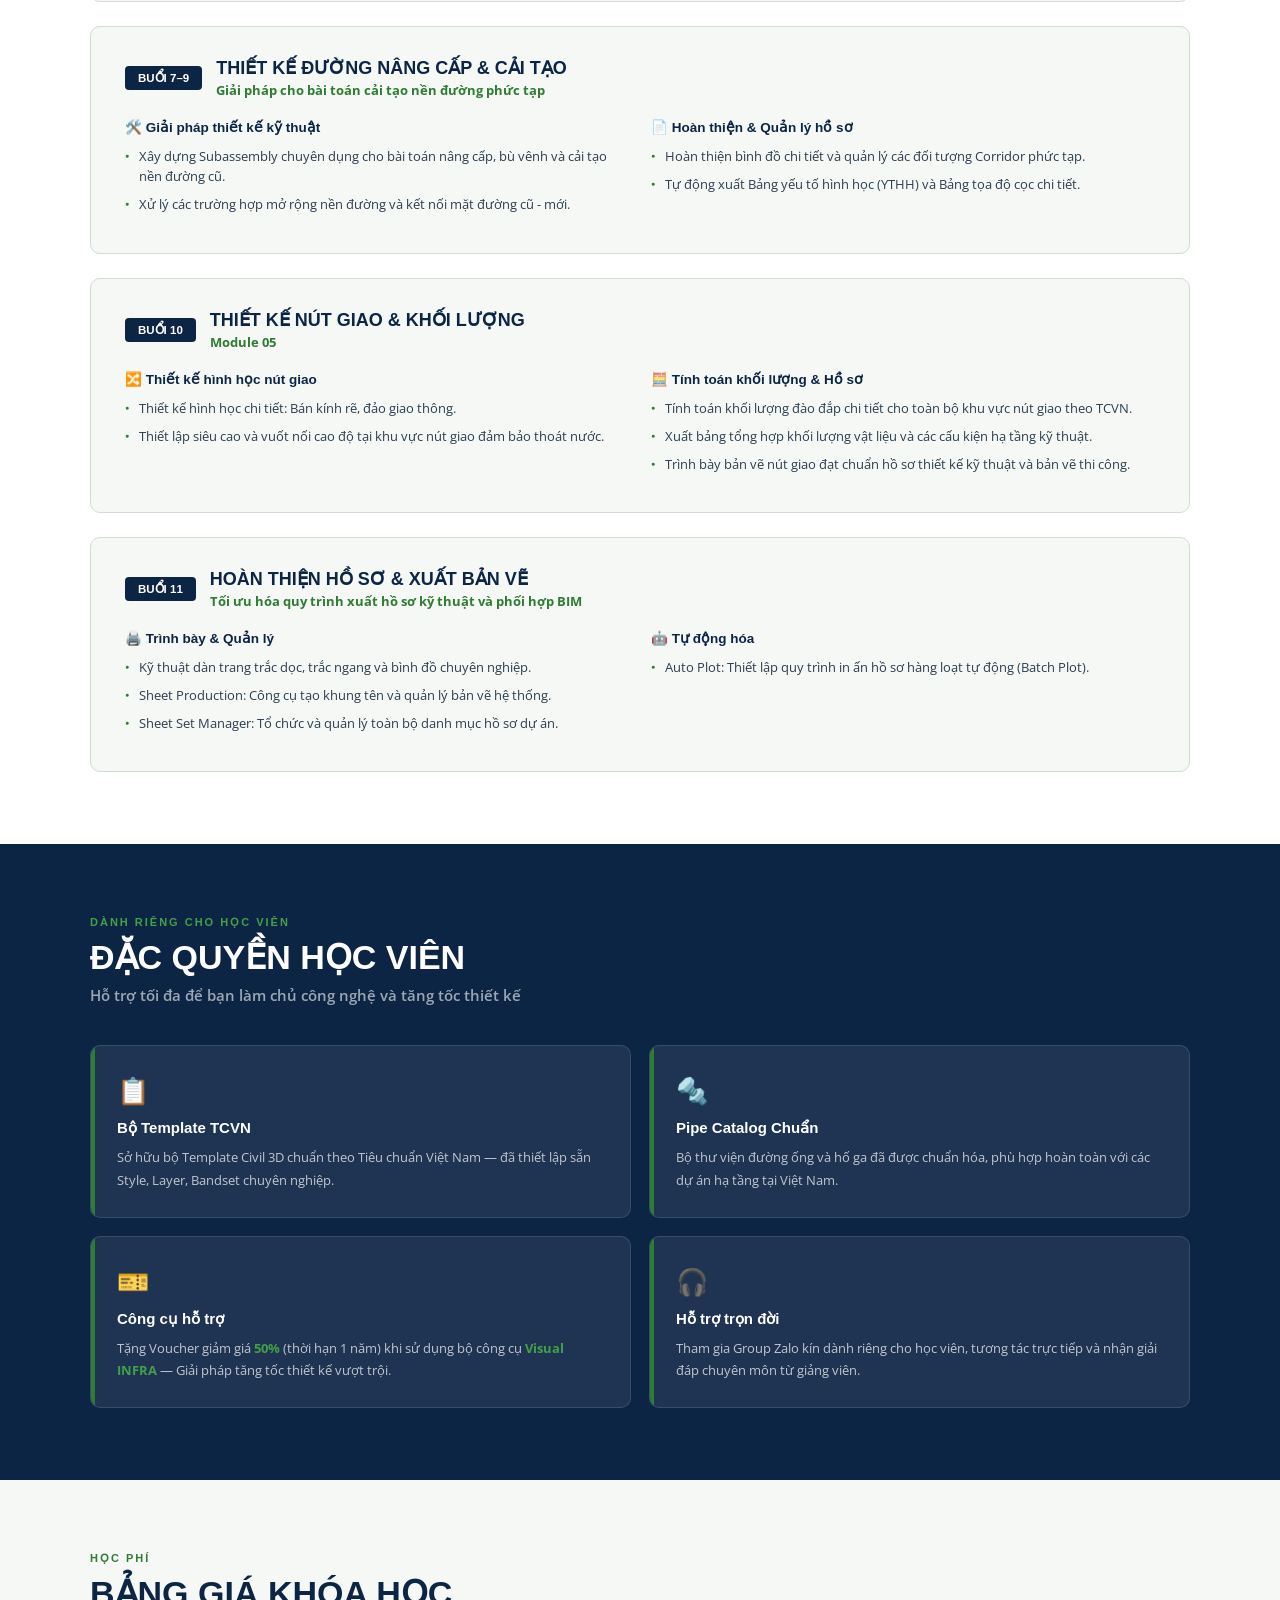
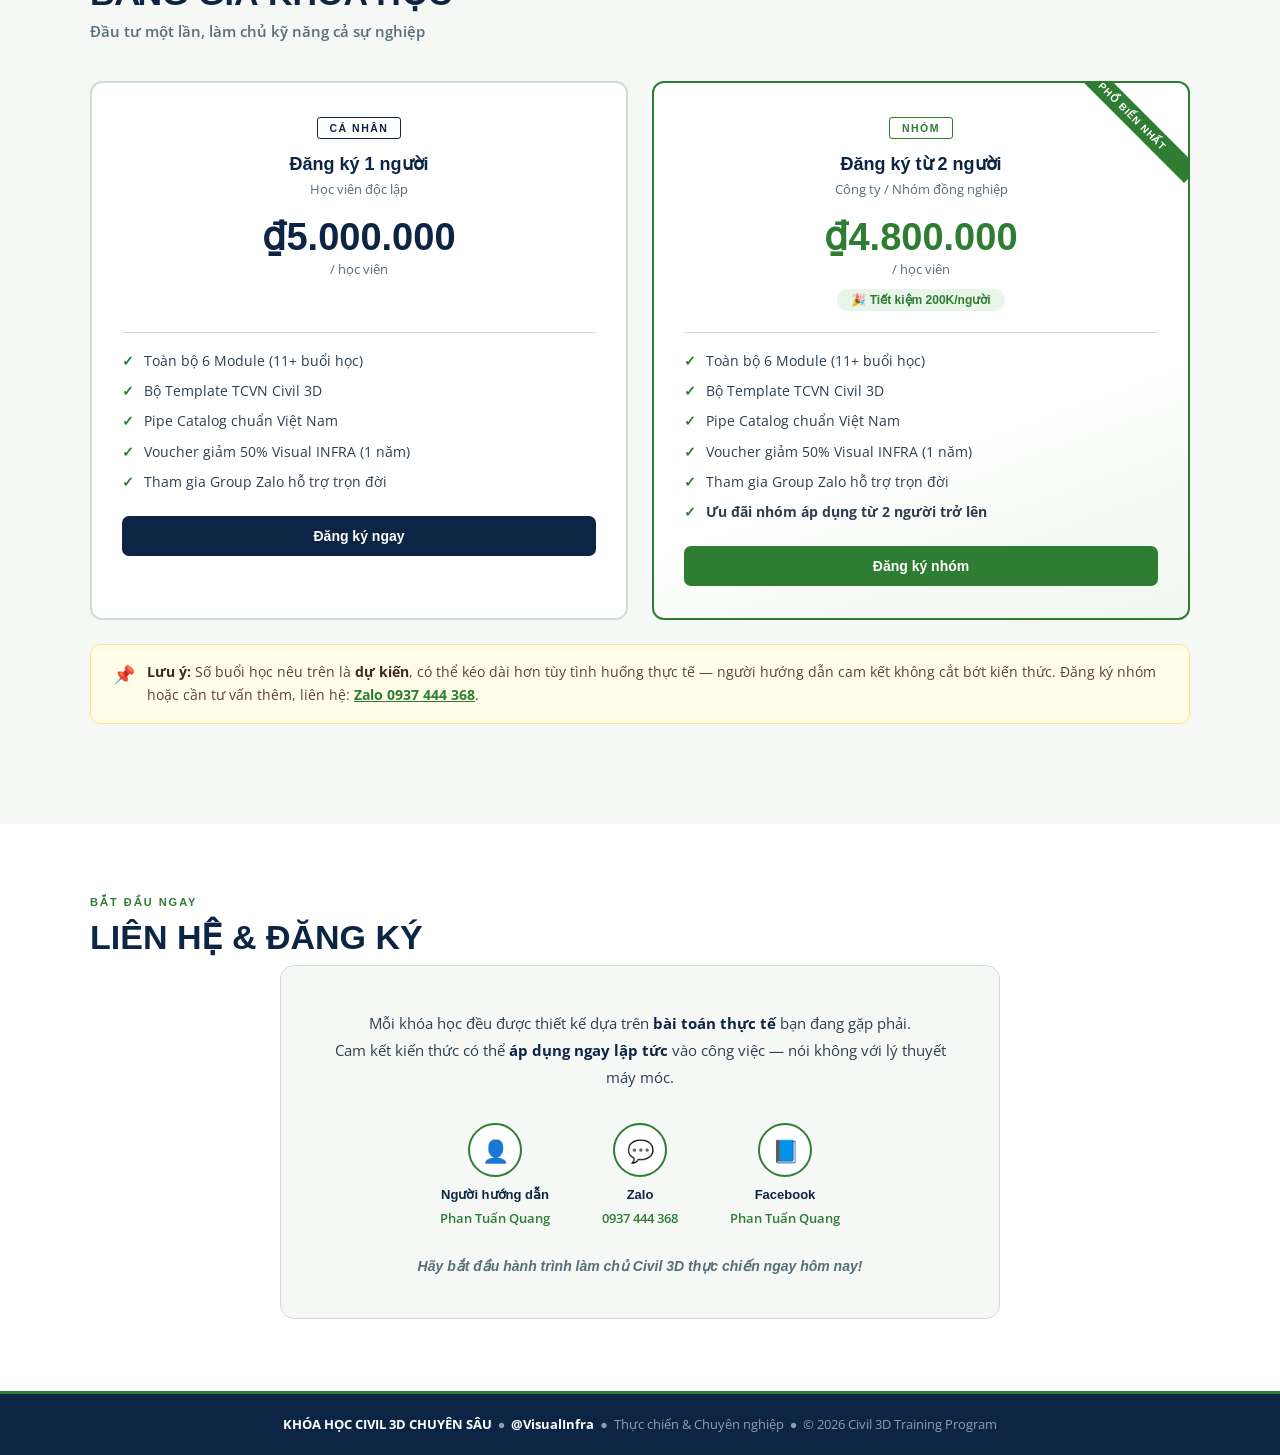
==== commit d217b1dc: "Update index.html" ====
--- a/index.html
+++ b/index.html
@@ -675,8 +675,6 @@
         <div class="role">Road and Sewer Team Leader</div>
 
         <div class="exp-item"><span class="exp-icon">💼</span><p class="exp-text">Hơn 12 năm kinh nghiệm thiết kế đường giao thông và hạ tầng kỹ thuật đô thị &amp; ngoài đô thị.</p></div>
-
-        <div class="exp-item"><span class="exp-icon">🏗️</span><p class="exp-text">Chuyên gia thực chiến các dự án hạ tầng quy mô lớn trong và ngoài nước.</p></div>
 
         <div class="exp-item"><span class="exp-icon">💻</span><p class="exp-text">Sáng lập và phát triển bộ công cụ <strong>Visual Infra</strong> cho AutoCAD &amp; Civil 3D.</p></div>
 
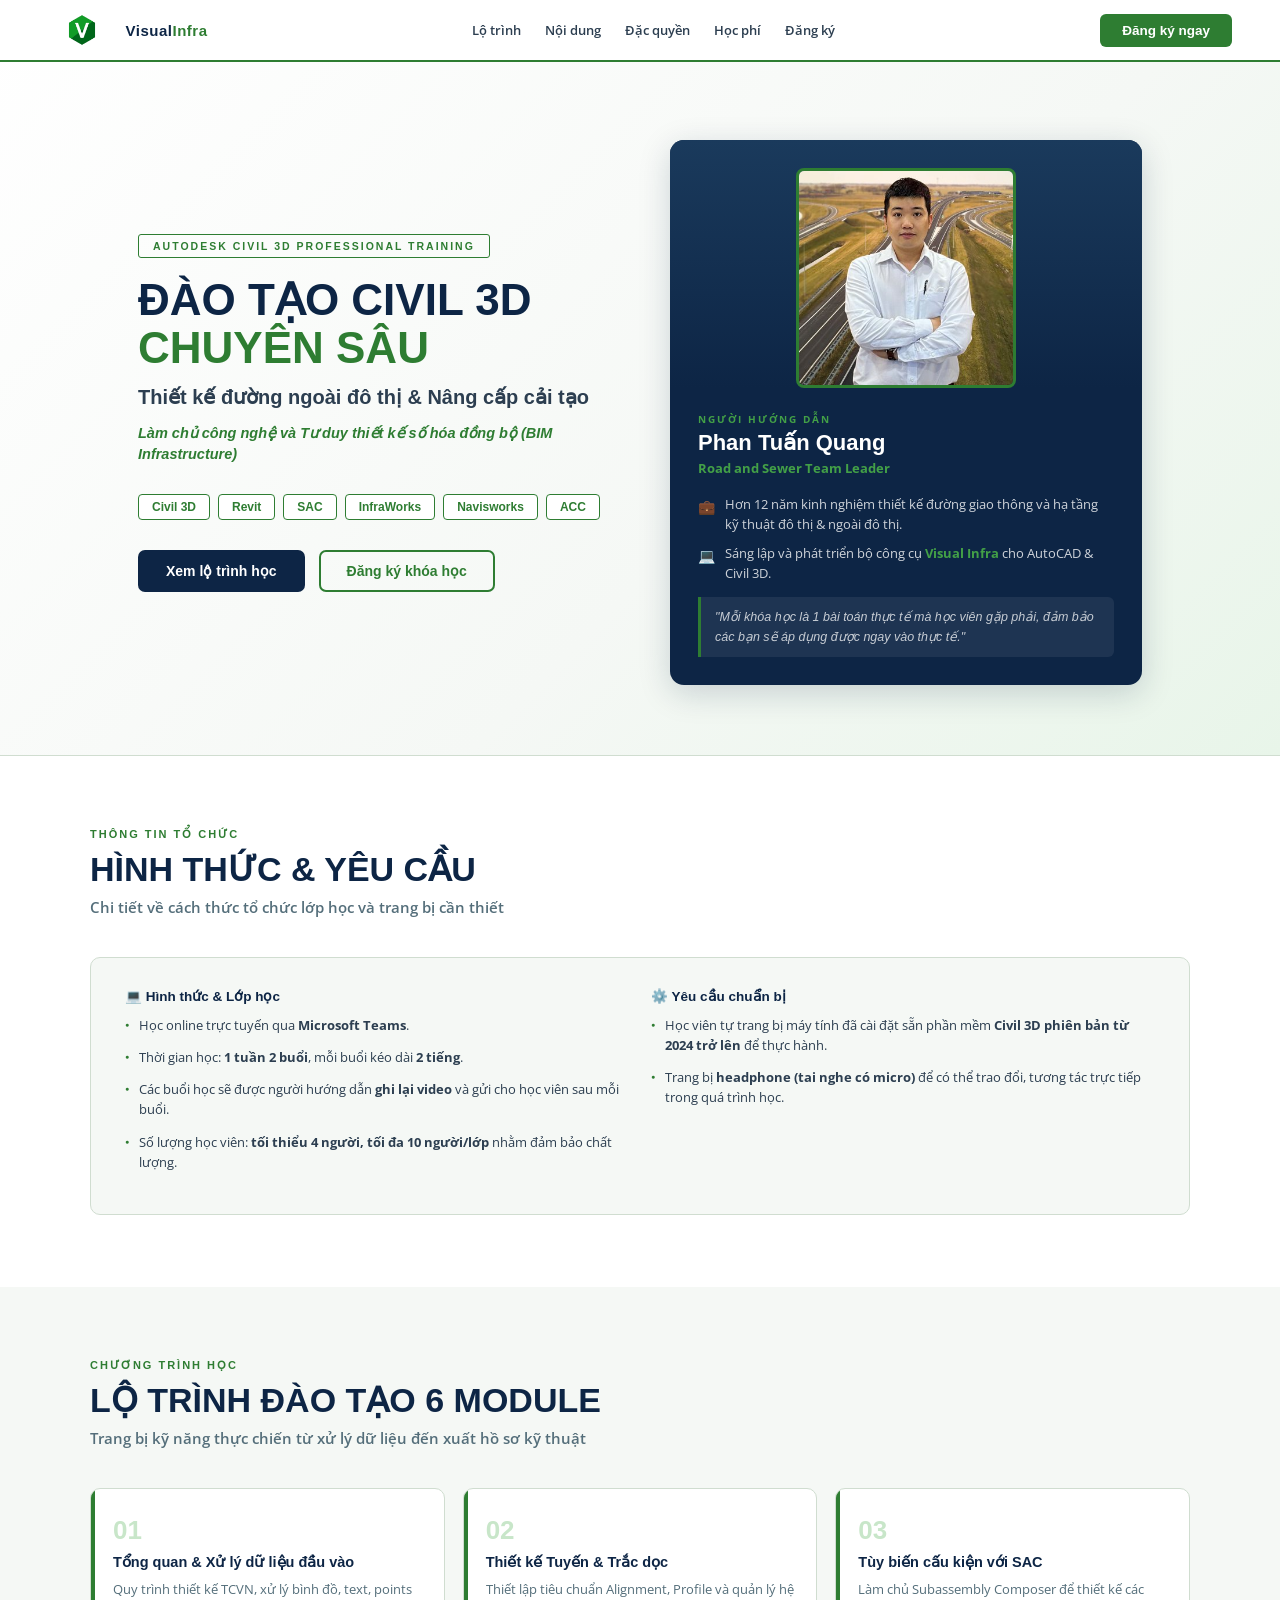
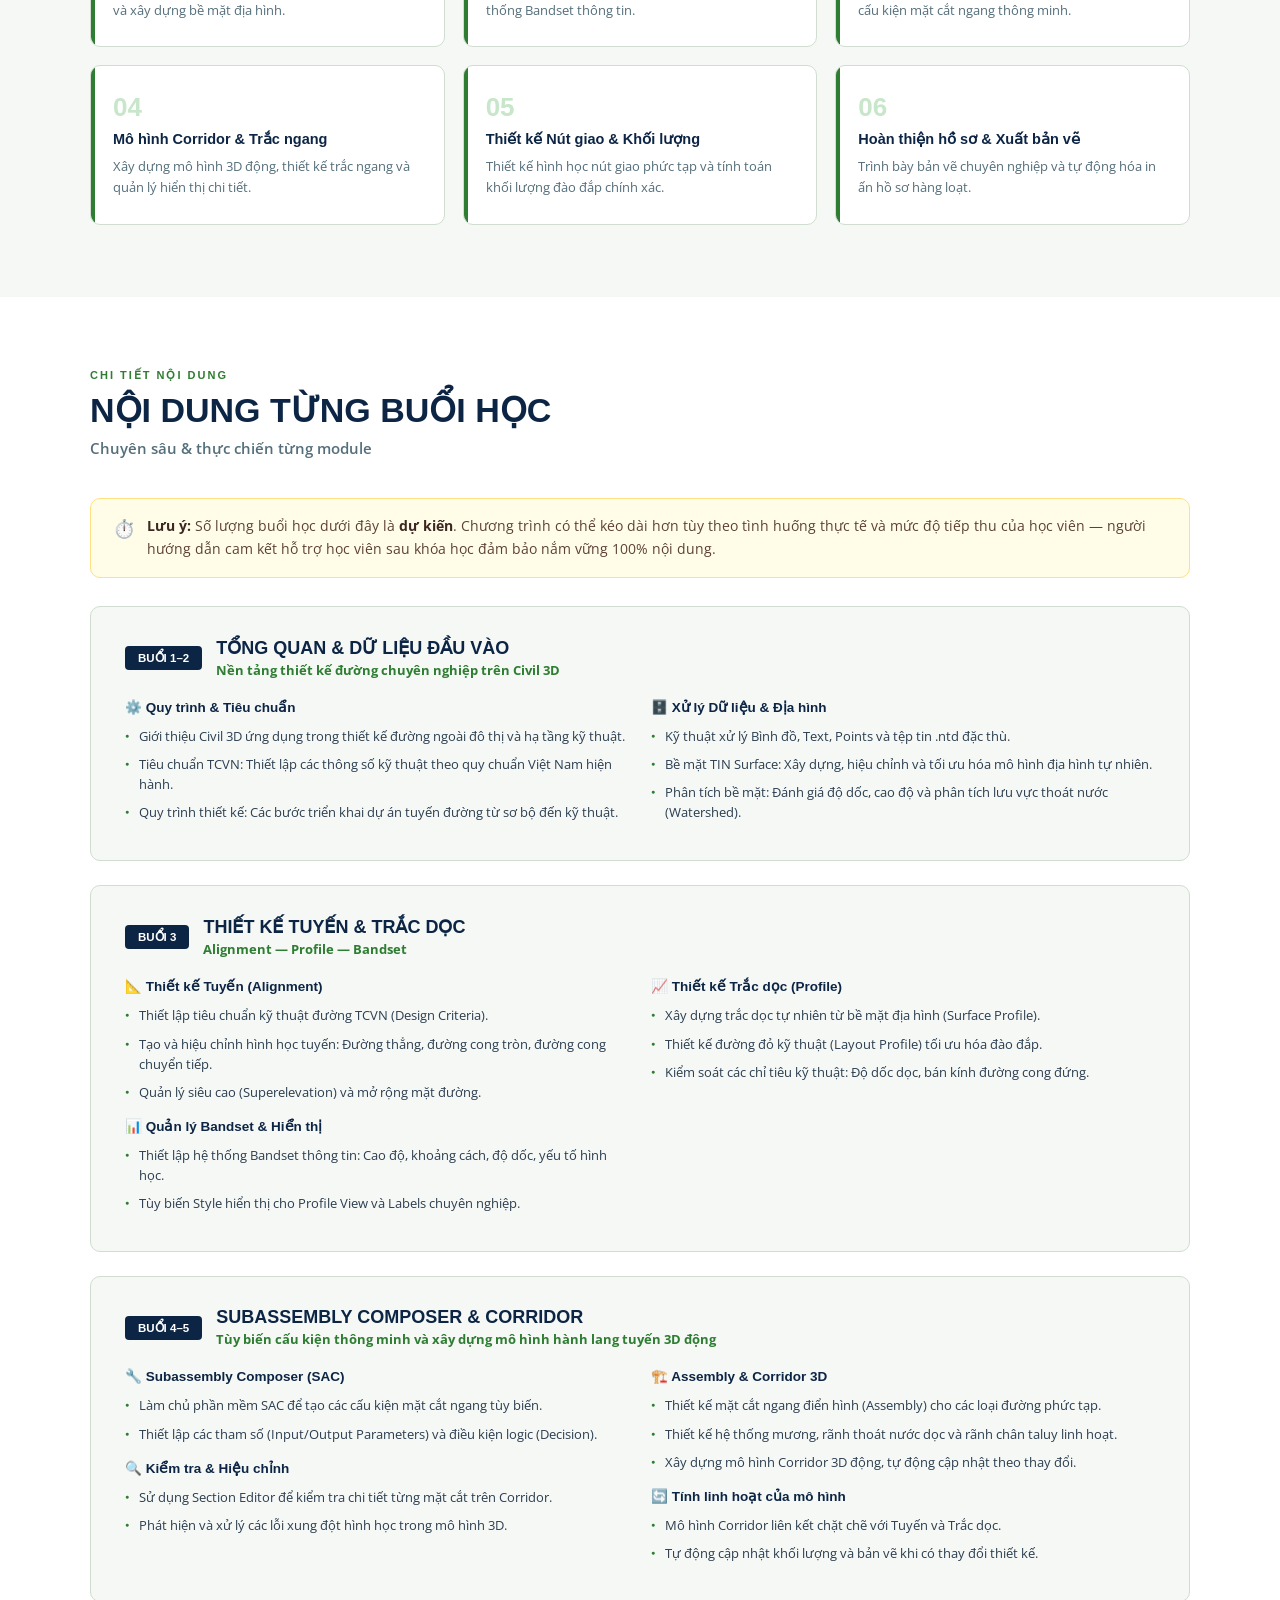
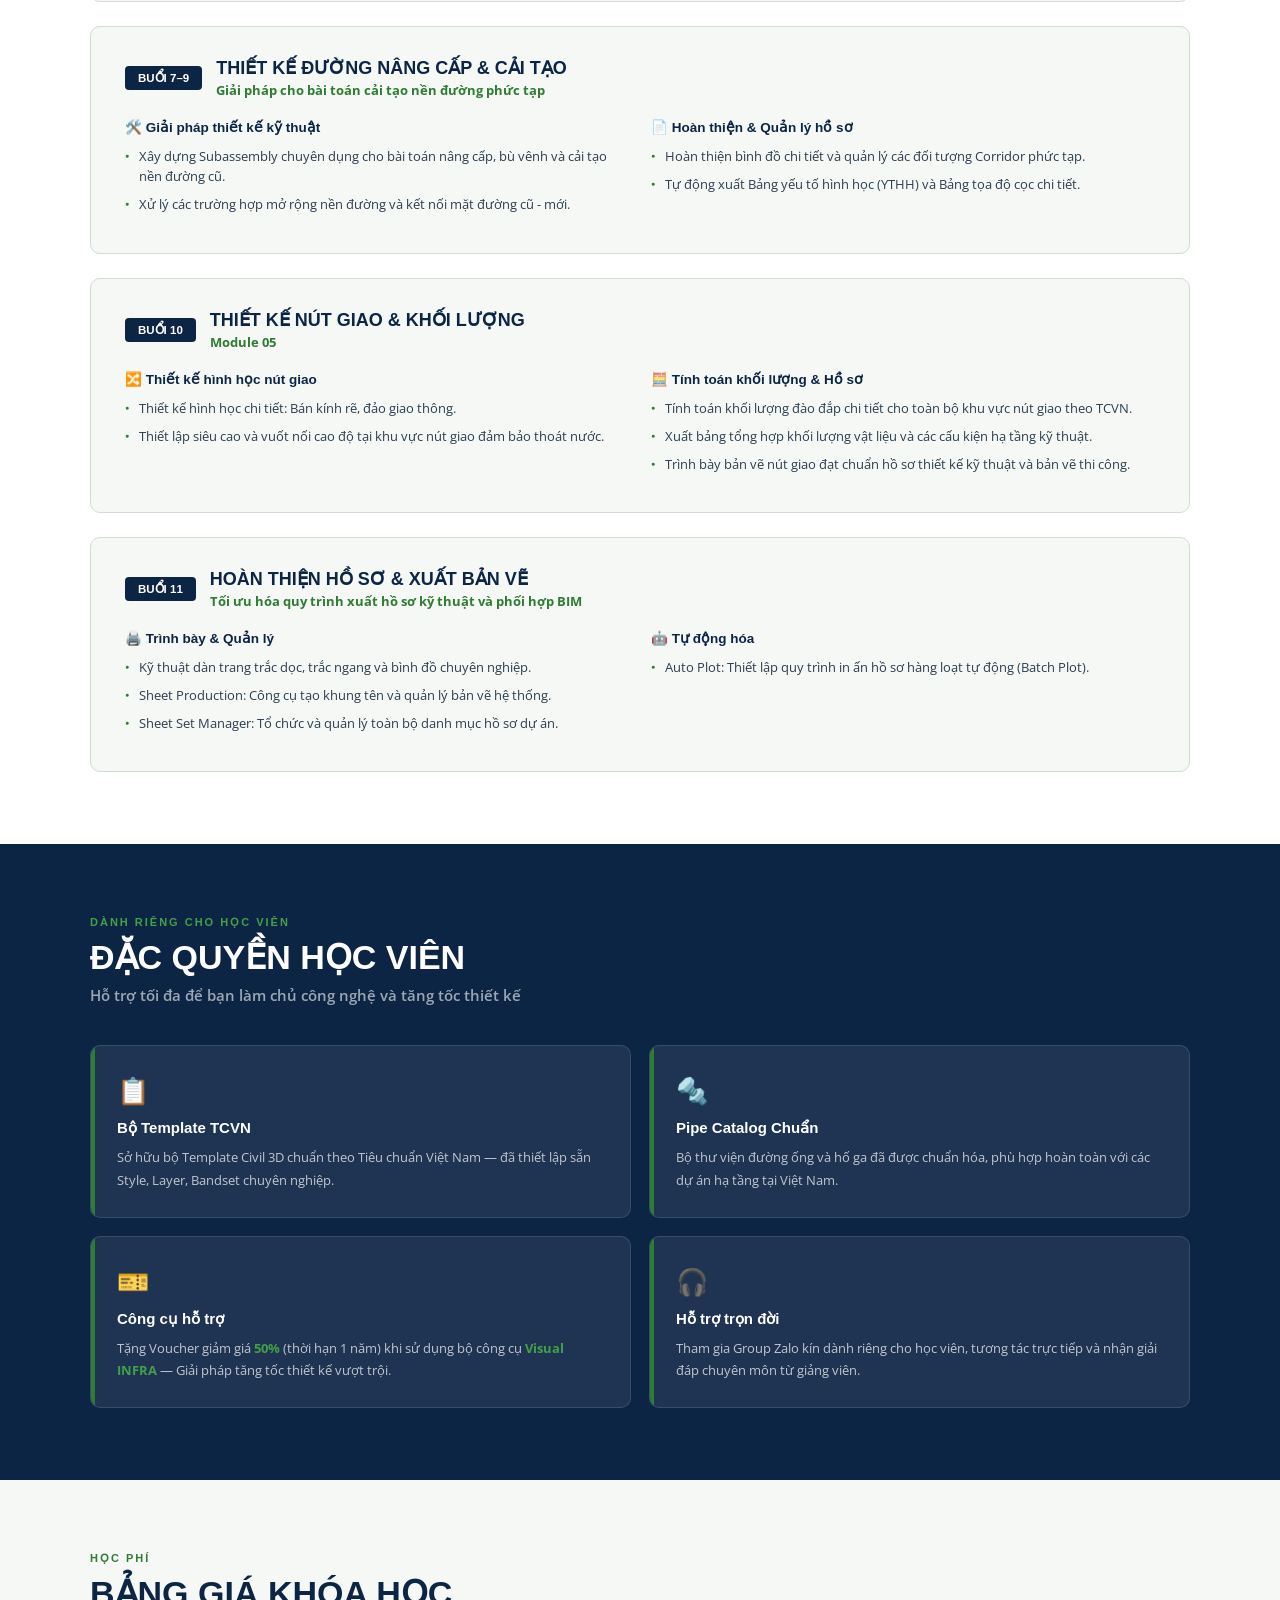
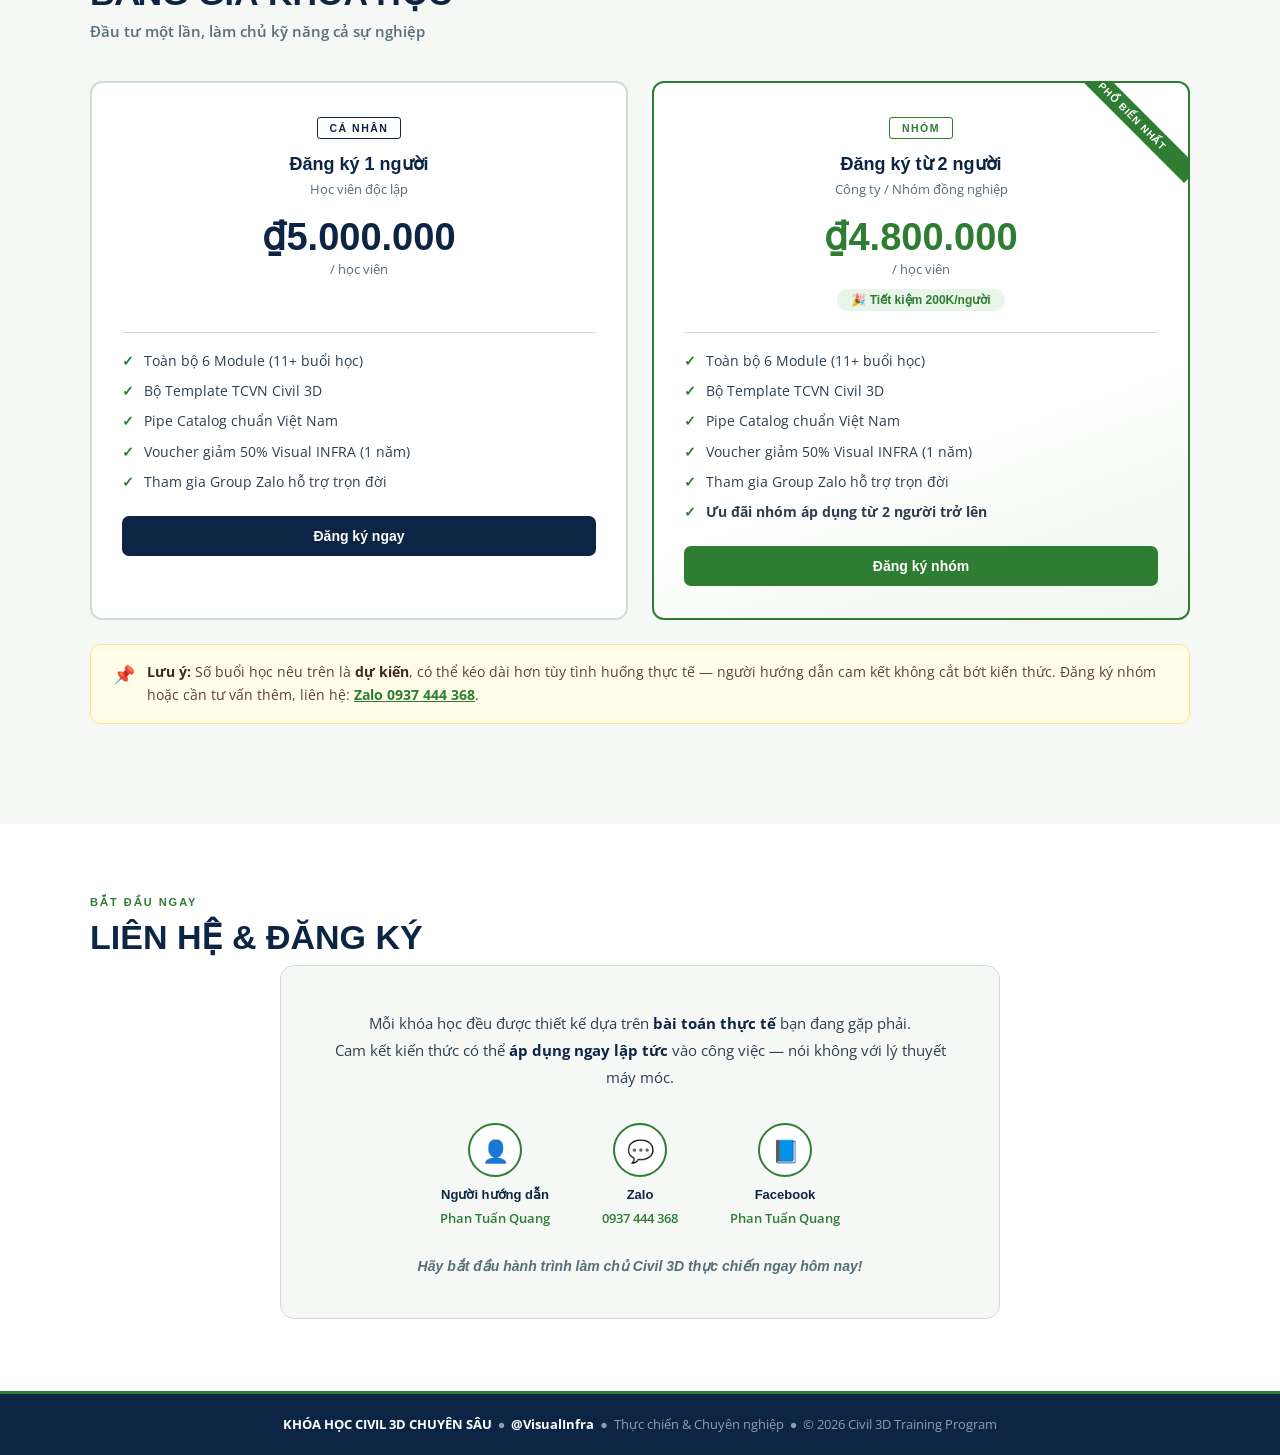
==== commit 3e2de3ef: "Update index.html" ====
--- a/index.html
+++ b/index.html
@@ -678,7 +678,7 @@
 
         <div class="exp-item"><span class="exp-icon">💻</span><p class="exp-text">Sáng lập và phát triển bộ công cụ <strong>Visual Infra</strong> cho AutoCAD &amp; Civil 3D.</p></div>
 
-        <div class="quote-box">"Học từ chuyên gia thực chiến dự án trong nước &amp; quốc tế. Làm chủ công nghệ và Tư duy thiết kế số hóa đồng bộ."</div>
+        <div class="quote-box">"Mỗi khóa học là 1 bài toán thực tế mà học viên gặp phải, đảm bảo các bạn sẽ áp dụng được ngay vào thực tế."</div>
 
       </div>
 
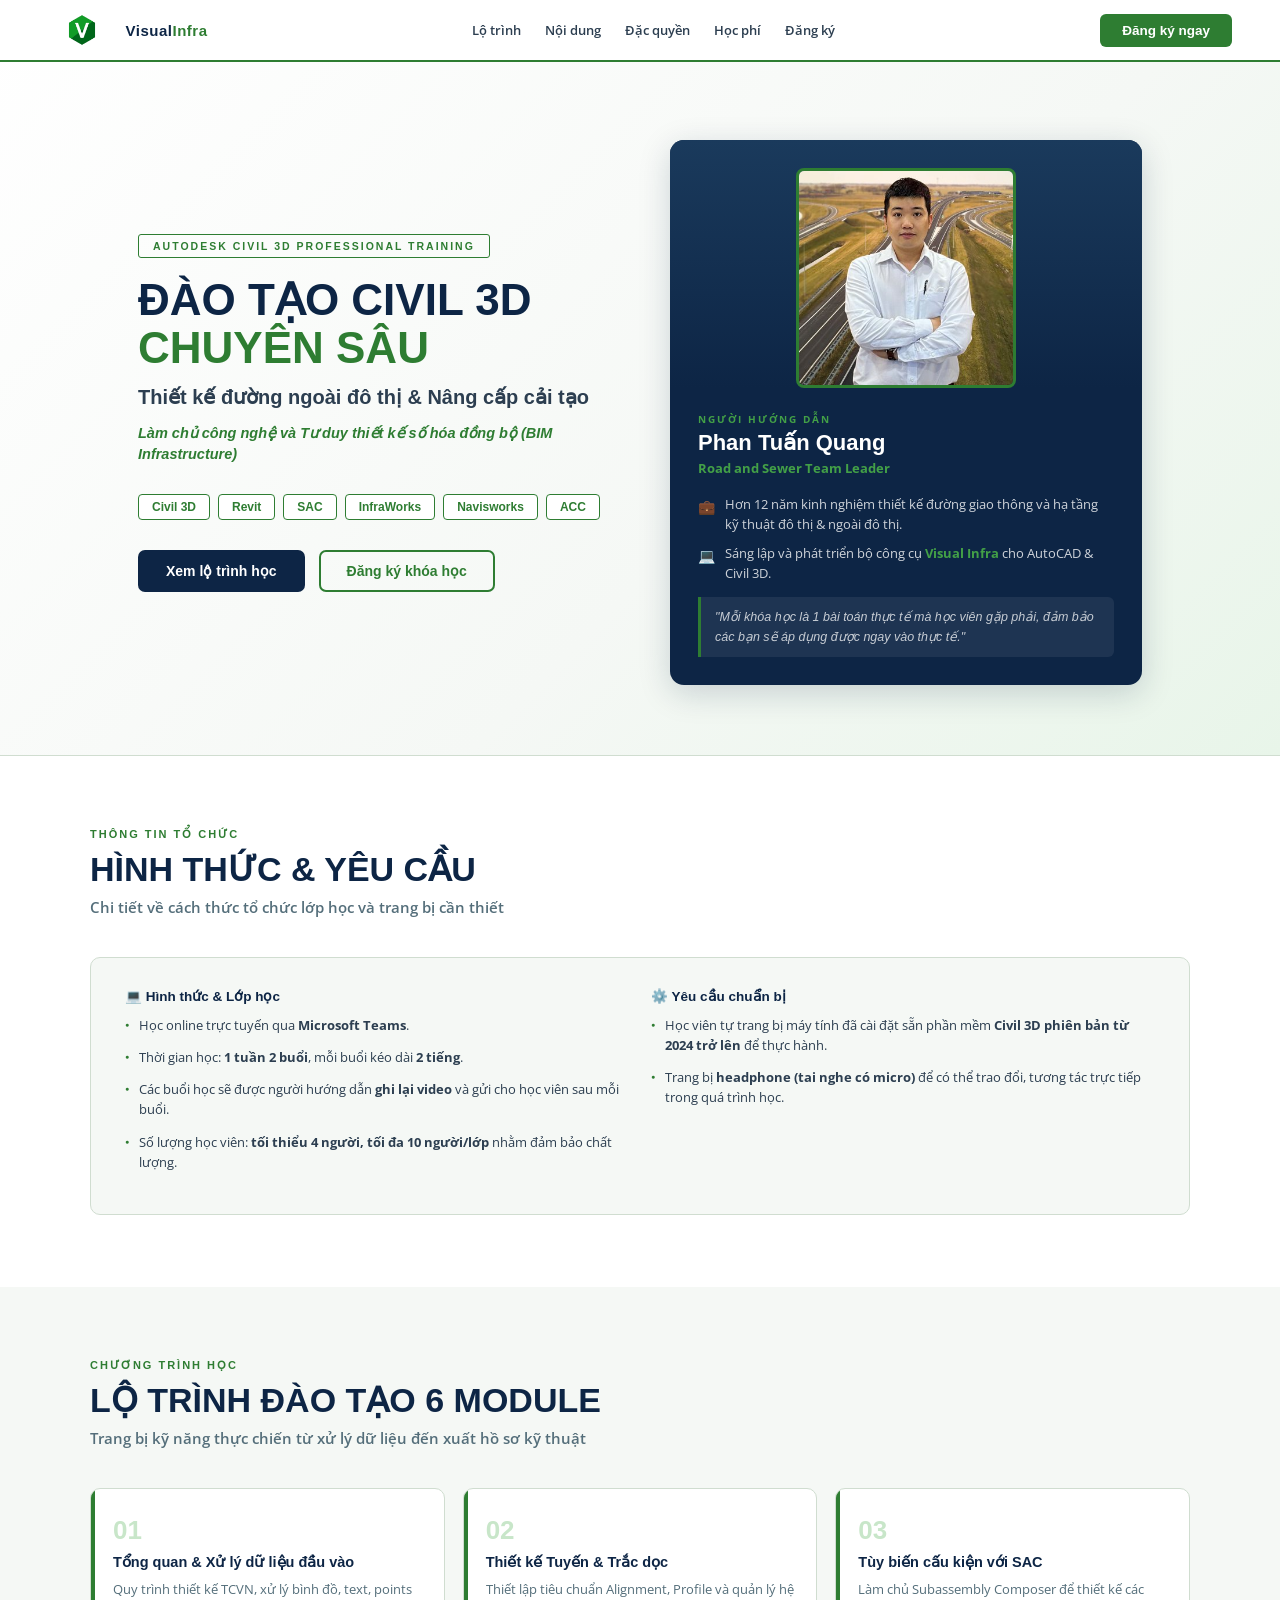
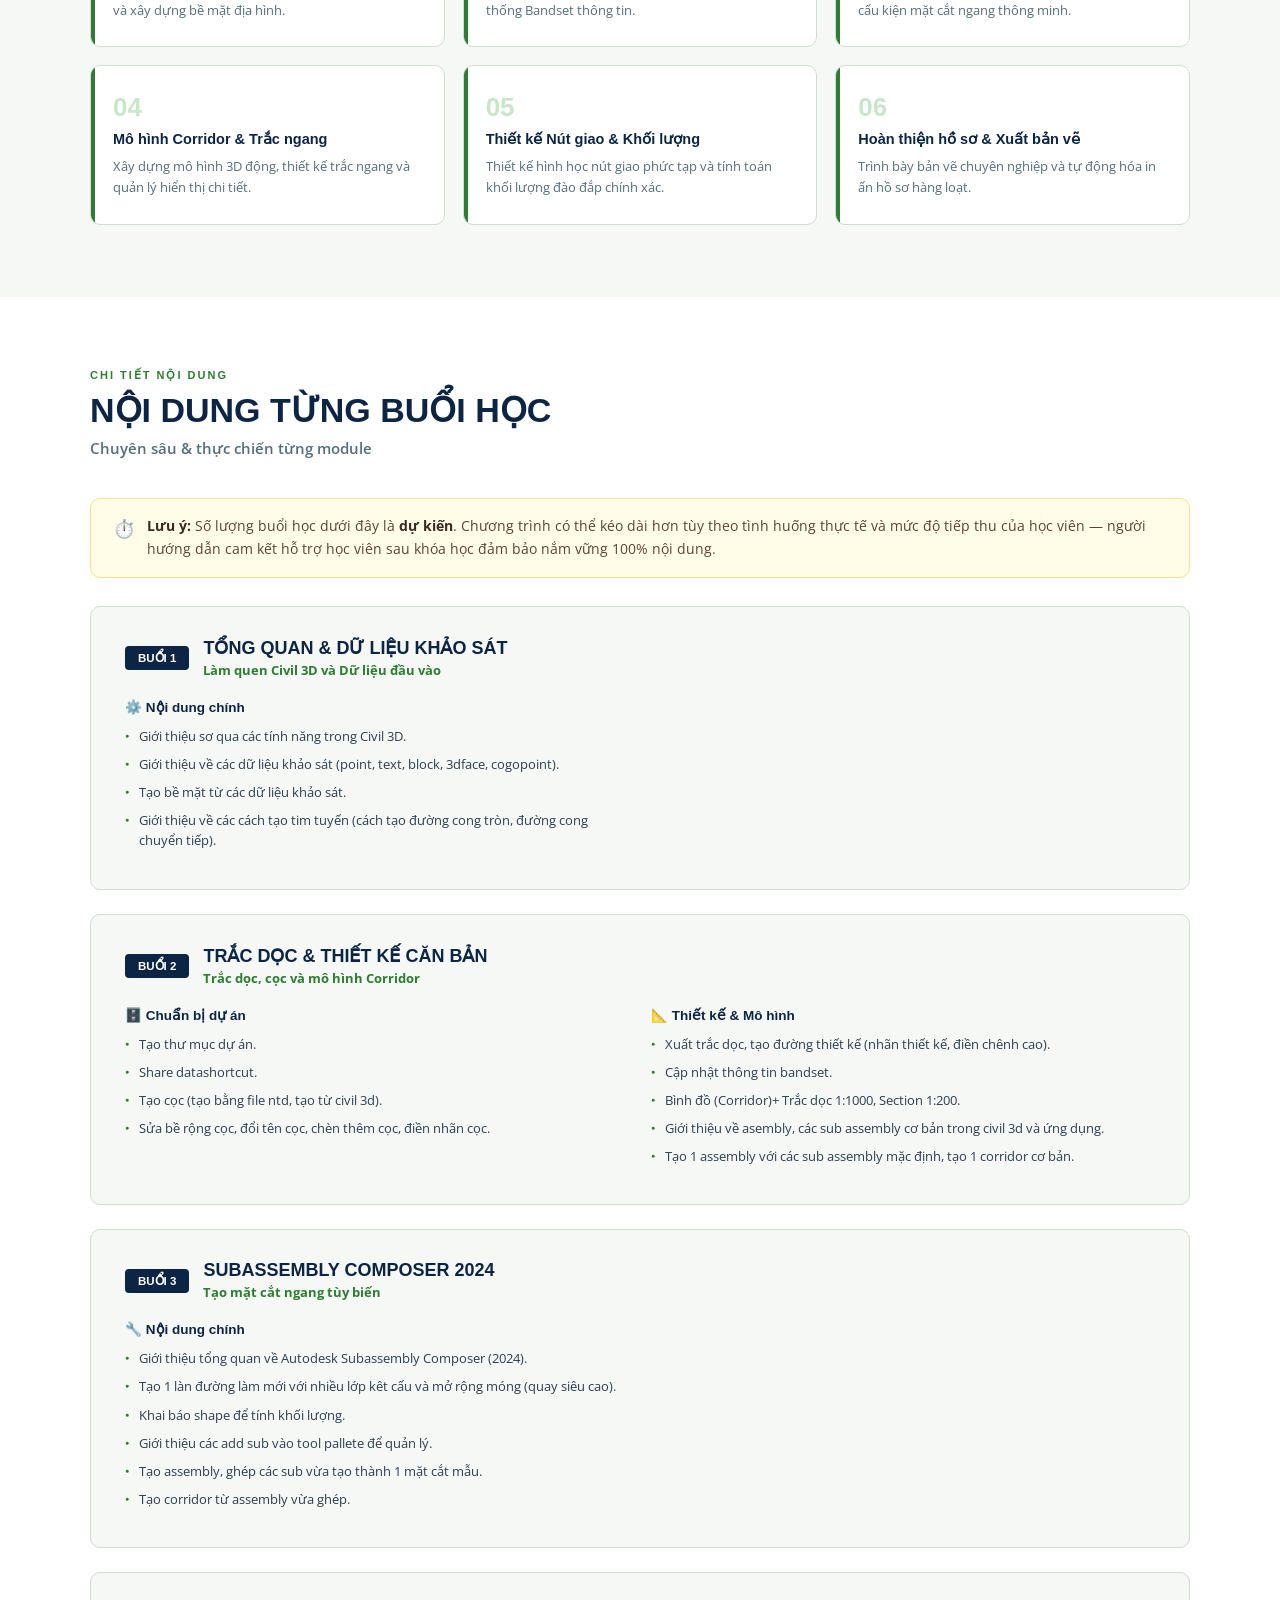
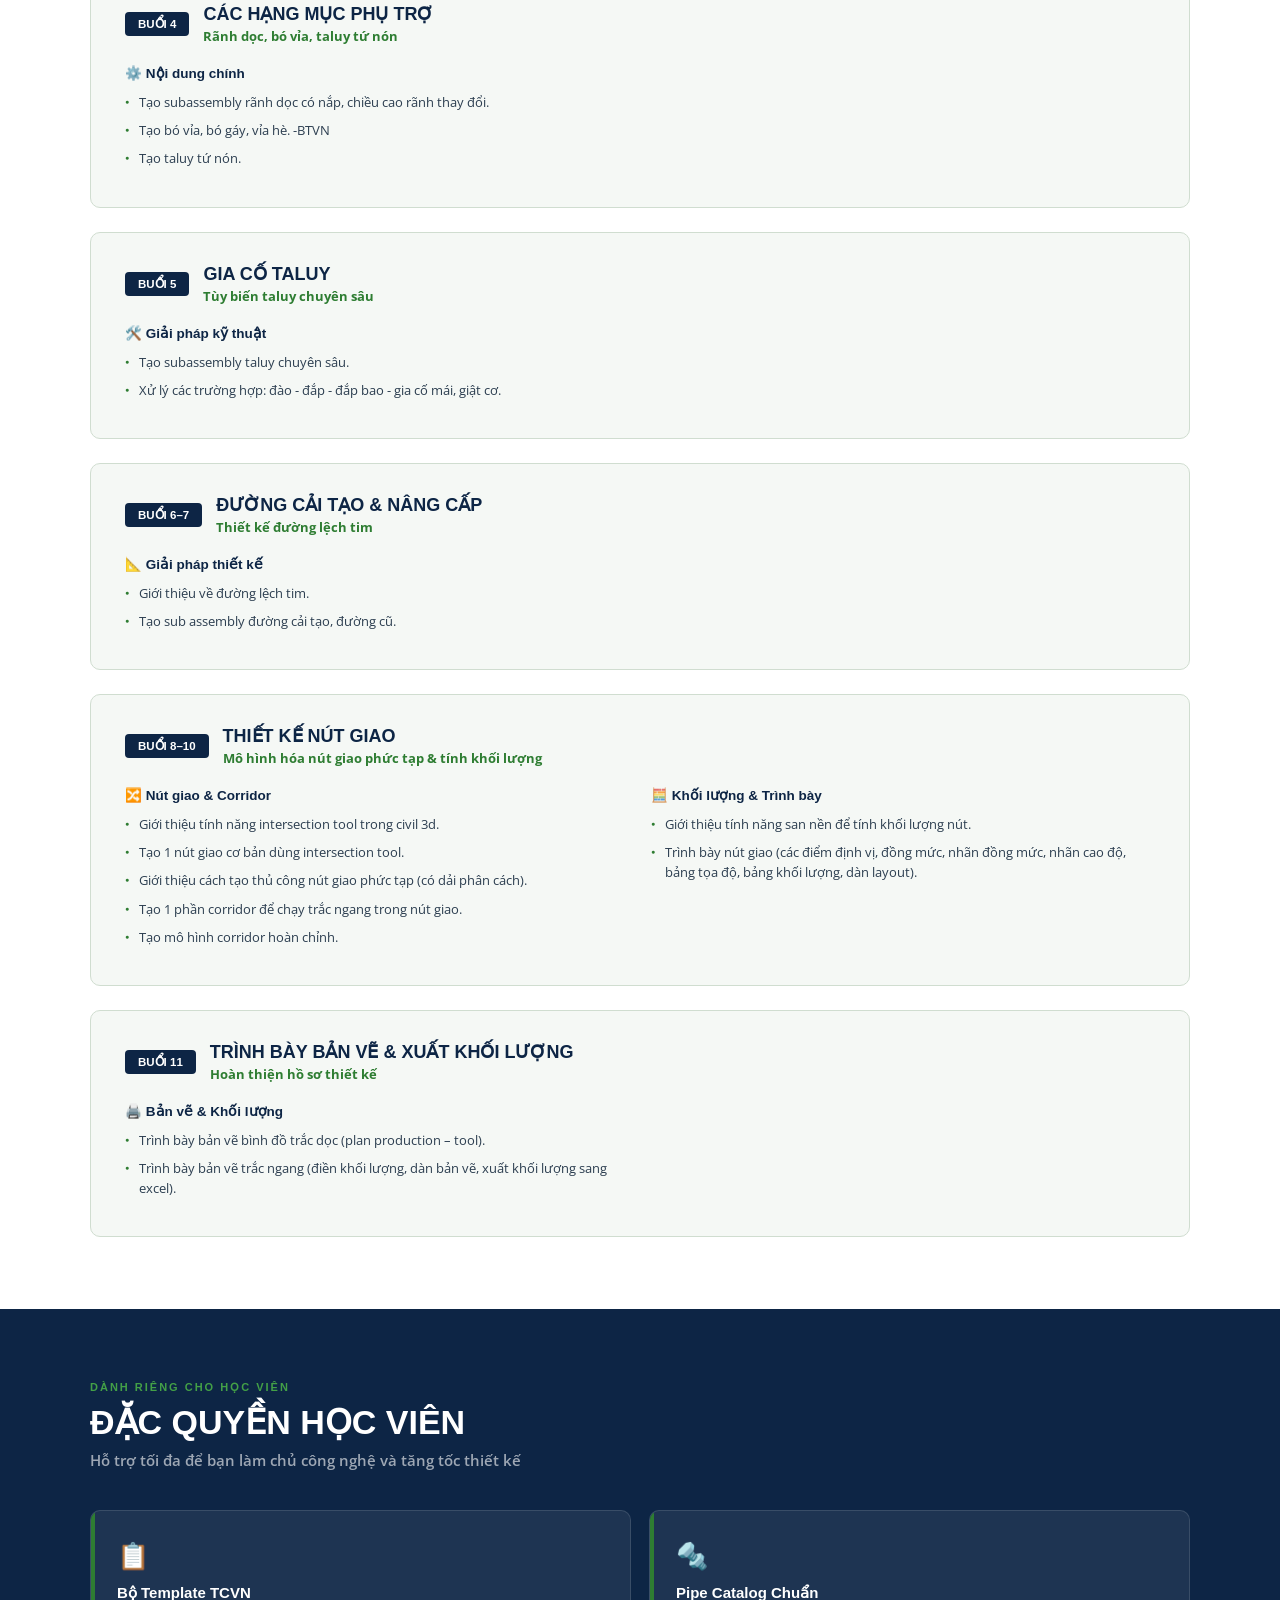
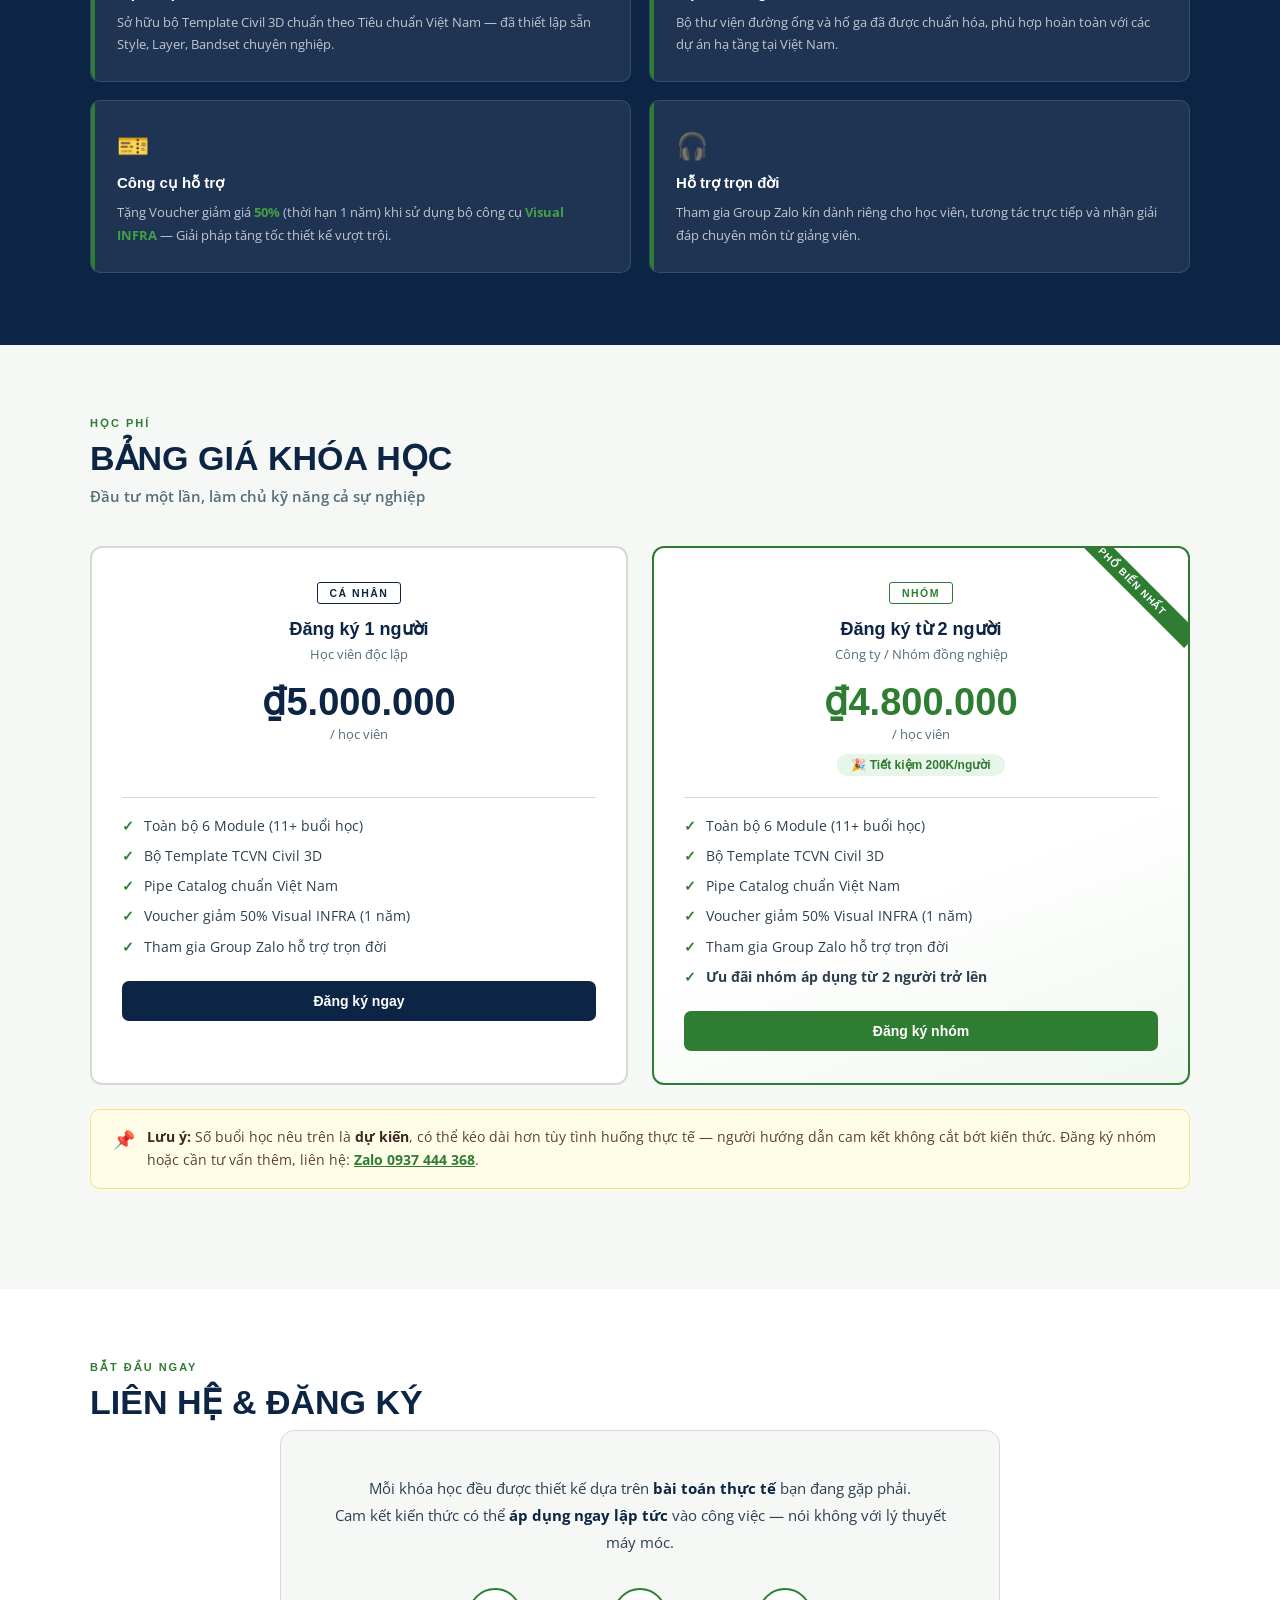
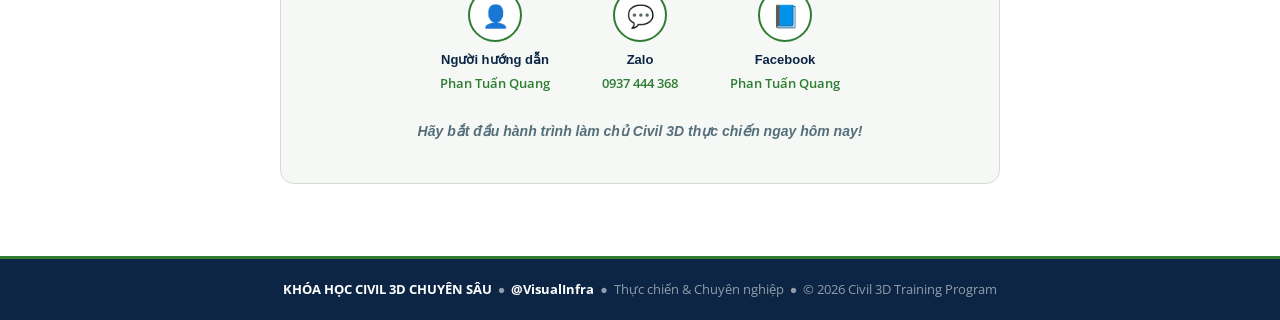
==== commit a07ead44: "123" ====
--- a/index.html
+++ b/index.html
@@ -788,319 +788,160 @@
 
 
       <div class="session-card fade-in">
-
         <div class="session-header">
-
-          <span class="session-num-badge">BUỔI 1–2</span>
-
-          <div><div class="session-title">TỔNG QUAN &amp; DỮ LIỆU ĐẦU VÀO</div><div class="session-subtitle">Nền tảng thiết kế đường chuyên nghiệp trên Civil 3D</div></div>
-
-        </div>
-
+          <span class="session-num-badge">BUỔI 1</span>
+          <div><div class="session-title">TỔNG QUAN &amp; DỮ LIỆU KHẢO SÁT</div><div class="session-subtitle">Làm quen Civil 3D và Dữ liệu đầu vào</div></div>
+        </div>
         <div class="session-cols">
-
           <div>
-
-            <div class="session-group-title">⚙️ Quy trình &amp; Tiêu chuẩn</div>
-
+            <div class="session-group-title">⚙️ Nội dung chính</div>
             <ul class="session-items">
-
-              <li>Giới thiệu Civil 3D ứng dụng trong thiết kế đường ngoài đô thị và hạ tầng kỹ thuật.</li>
-
-              <li>Tiêu chuẩn TCVN: Thiết lập các thông số kỹ thuật theo quy chuẩn Việt Nam hiện hành.</li>
-
-              <li>Quy trình thiết kế: Các bước triển khai dự án tuyến đường từ sơ bộ đến kỹ thuật.</li>
-
+              <li>Giới thiệu sơ qua các tính năng trong Civil 3D.</li>
+              <li>Giới thiệu về các dữ liệu khảo sát (point, text, block, 3dface, cogopoint).</li>
+              <li>Tạo bề mặt từ các dữ liệu khảo sát.</li>
+              <li>Giới thiệu về các cách tạo tim tuyến (cách tạo đường cong tròn, đường cong chuyển tiếp).</li>
             </ul>
-
           </div>
-
+        </div>
+      </div>
+
+      <div class="session-card fade-in">
+        <div class="session-header">
+          <span class="session-num-badge">BUỔI 2</span>
+          <div><div class="session-title">TRẮC DỌC &amp; THIẾT KẾ CĂN BẢN</div><div class="session-subtitle">Trắc dọc, cọc và mô hình Corridor</div></div>
+        </div>
+        <div class="session-cols">
           <div>
-
-            <div class="session-group-title">🗄️ Xử lý Dữ liệu &amp; Địa hình</div>
-
+            <div class="session-group-title">🗄️ Chuẩn bị dự án</div>
             <ul class="session-items">
-
-              <li>Kỹ thuật xử lý Bình đồ, Text, Points và tệp tin .ntd đặc thù.</li>
-
-              <li>Bề mặt TIN Surface: Xây dựng, hiệu chỉnh và tối ưu hóa mô hình địa hình tự nhiên.</li>
-
-              <li>Phân tích bề mặt: Đánh giá độ dốc, cao độ và phân tích lưu vực thoát nước (Watershed).</li>
-
+              <li>Tạo thư mục dự án.</li>
+              <li>Share datashortcut.</li>
+              <li>Tạo cọc (tạo bằng file ntd, tạo từ civil 3d).</li>
+              <li>Sửa bề rộng cọc, đổi tên cọc, chèn thêm cọc, điền nhãn cọc.</li>
             </ul>
-
           </div>
-
-        </div>
-
-      </div>
-
-
+          <div>
+            <div class="session-group-title">📐 Thiết kế &amp; Mô hình</div>
+            <ul class="session-items">
+              <li>Xuất trắc dọc, tạo đường thiết kế (nhãn thiết kế, điền chênh cao).</li>
+              <li>Cập nhật thông tin bandset.</li>
+              <li>Bình đồ (Corridor)+ Trắc dọc 1:1000, Section 1:200.</li>
+              <li>Giới thiệu về asembly, các sub assembly cơ bản trong civil 3d và ứng dụng.</li>
+              <li>Tạo 1 assembly với các sub assembly mặc định, tạo 1 corridor cơ bản.</li>
+            </ul>
+          </div>
+        </div>
+      </div>
 
       <div class="session-card fade-in">
-
         <div class="session-header">
-
           <span class="session-num-badge">BUỔI 3</span>
-
-          <div><div class="session-title">THIẾT KẾ TUYẾN &amp; TRẮC DỌC</div><div class="session-subtitle">Alignment — Profile — Bandset</div></div>
-
-        </div>
-
+          <div><div class="session-title">SUBASSEMBLY COMPOSER 2024</div><div class="session-subtitle">Tạo mặt cắt ngang tùy biến</div></div>
+        </div>
         <div class="session-cols">
-
           <div>
-
-            <div class="session-group-title">📐 Thiết kế Tuyến (Alignment)</div>
-
+            <div class="session-group-title">🔧 Nội dung chính</div>
             <ul class="session-items">
-
-              <li>Thiết lập tiêu chuẩn kỹ thuật đường TCVN (Design Criteria).</li>
-
-              <li>Tạo và hiệu chỉnh hình học tuyến: Đường thẳng, đường cong tròn, đường cong chuyển tiếp.</li>
-
-              <li>Quản lý siêu cao (Superelevation) và mở rộng mặt đường.</li>
-
+              <li>Giới thiệu tổng quan về Autodesk Subassembly Composer (2024).</li>
+              <li>Tạo 1 làn đường làm mới với nhiều lớp kêt cấu và mở rộng móng (quay siêu cao).</li>
+              <li>Khai báo shape để tính khối lượng.</li>
+              <li>Giới thiệu các add sub vào tool pallete để quản lý.</li>
+              <li>Tạo assembly, ghép các sub vừa tạo thành 1 mặt cắt mẫu.</li>
+              <li>Tạo corridor từ assembly vừa ghép.</li>
             </ul>
-
-            <div class="session-group-title" style="margin-top:16px">📊 Quản lý Bandset &amp; Hiển thị</div>
-
+          </div>
+        </div>
+      </div>
+
+      <div class="session-card fade-in">
+        <div class="session-header">
+          <span class="session-num-badge">BUỔI 4</span>
+          <div><div class="session-title">CÁC HẠNG MỤC PHỤ TRỢ</div><div class="session-subtitle">Rãnh dọc, bó vỉa, taluy tứ nón</div></div>
+        </div>
+        <div class="session-cols">
+          <div>
+            <div class="session-group-title">⚙️ Nội dung chính</div>
             <ul class="session-items">
-
-              <li>Thiết lập hệ thống Bandset thông tin: Cao độ, khoảng cách, độ dốc, yếu tố hình học.</li>
-
-              <li>Tùy biến Style hiển thị cho Profile View và Labels chuyên nghiệp.</li>
-
+              <li>Tạo subassembly rãnh dọc có nắp, chiều cao rãnh thay đổi.</li>
+              <li>Tạo bó vỉa, bó gáy, vỉa hè. -BTVN</li>
+              <li>Tạo taluy tứ nón.</li>
             </ul>
-
           </div>
-
+        </div>
+      </div>
+
+      <div class="session-card fade-in">
+        <div class="session-header">
+          <span class="session-num-badge">BUỔI 5</span>
+          <div><div class="session-title">GIA CỐ TALUY</div><div class="session-subtitle">Tùy biến taluy chuyên sâu</div></div>
+        </div>
+        <div class="session-cols">
           <div>
-
-            <div class="session-group-title">📈 Thiết kế Trắc dọc (Profile)</div>
-
+            <div class="session-group-title">🛠️ Giải pháp kỹ thuật</div>
             <ul class="session-items">
-
-              <li>Xây dựng trắc dọc tự nhiên từ bề mặt địa hình (Surface Profile).</li>
-
-              <li>Thiết kế đường đỏ kỹ thuật (Layout Profile) tối ưu hóa đào đắp.</li>
-
-              <li>Kiểm soát các chỉ tiêu kỹ thuật: Độ dốc dọc, bán kính đường cong đứng.</li>
-
+              <li>Tạo subassembly taluy chuyên sâu.</li>
+              <li>Xử lý các trường hợp: đào - đắp - đắp bao - gia cố mái, giật cơ.</li>
             </ul>
-
           </div>
-
-        </div>
-
-      </div>
-
-
+        </div>
+      </div>
 
       <div class="session-card fade-in">
-
         <div class="session-header">
-
-          <span class="session-num-badge">BUỔI 4–5</span>
-
-          <div><div class="session-title">SUBASSEMBLY COMPOSER &amp; CORRIDOR</div><div class="session-subtitle">Tùy biến cấu kiện thông minh và xây dựng mô hình hành lang tuyến 3D động</div></div>
-
-        </div>
-
+          <span class="session-num-badge">BUỔI 6–7</span>
+          <div><div class="session-title">ĐƯỜNG CẢI TẠO &amp; NÂNG CẤP</div><div class="session-subtitle">Thiết kế đường lệch tim</div></div>
+        </div>
         <div class="session-cols">
-
           <div>
-
-            <div class="session-group-title">🔧 Subassembly Composer (SAC)</div>
-
+            <div class="session-group-title">📐 Giải pháp thiết kế</div>
             <ul class="session-items">
-
-              <li>Làm chủ phần mềm SAC để tạo các cấu kiện mặt cắt ngang tùy biến.</li>
-
-              <li>Thiết lập các tham số (Input/Output Parameters) và điều kiện logic (Decision).</li>
-
+              <li>Giới thiệu về đường lệch tim.</li>
+              <li>Tạo sub assembly đường cải tạo, đường cũ.</li>
             </ul>
-
-            <div class="session-group-title" style="margin-top:16px">🔍 Kiểm tra &amp; Hiệu chỉnh</div>
-
+          </div>
+        </div>
+      </div>
+
+      <div class="session-card fade-in">
+        <div class="session-header">
+          <span class="session-num-badge">BUỔI 8–10</span>
+          <div><div class="session-title">THIẾT KẾ NÚT GIAO</div><div class="session-subtitle">Mô hình hóa nút giao phức tạp &amp; tính khối lượng</div></div>
+        </div>
+        <div class="session-cols">
+          <div>
+            <div class="session-group-title">🔀 Nút giao &amp; Corridor</div>
             <ul class="session-items">
-
-              <li>Sử dụng Section Editor để kiểm tra chi tiết từng mặt cắt trên Corridor.</li>
-
-              <li>Phát hiện và xử lý các lỗi xung đột hình học trong mô hình 3D.</li>
-
+              <li>Giới thiệu tính năng intersection tool trong civil 3d.</li>
+              <li>Tạo 1 nút giao cơ bản dùng intersection tool.</li>
+              <li>Giới thiệu cách tạo thủ công nút giao phức tạp (có dải phân cách).</li>
+              <li>Tạo 1 phần corridor để chạy trắc ngang trong nút giao.</li>
+              <li>Tạo mô hình corridor hoàn chỉnh.</li>
             </ul>
-
           </div>
-
           <div>
-
-            <div class="session-group-title">🏗️ Assembly &amp; Corridor 3D</div>
-
+            <div class="session-group-title">🧮 Khối lượng &amp; Trình bày</div>
             <ul class="session-items">
-
-              <li>Thiết kế mặt cắt ngang điển hình (Assembly) cho các loại đường phức tạp.</li>
-
-              <li>Thiết kế hệ thống mương, rãnh thoát nước dọc và rãnh chân taluy linh hoạt.</li>
-
-              <li>Xây dựng mô hình Corridor 3D động, tự động cập nhật theo thay đổi.</li>
-
+              <li>Giới thiệu tính năng san nền để tính khối lượng nút.</li>
+              <li>Trình bày nút giao (các điểm định vị, đồng mức, nhãn đồng mức, nhãn cao độ, bảng tọa độ, bảng khối lượng, dàn layout).</li>
             </ul>
-
-            <div class="session-group-title" style="margin-top:16px">🔄 Tính linh hoạt của mô hình</div>
-
+          </div>
+        </div>
+      </div>
+
+      <div class="session-card fade-in">
+        <div class="session-header">
+          <span class="session-num-badge">BUỔI 11</span>
+          <div><div class="session-title">TRÌNH BÀY BẢN VẼ &amp; XUẤT KHỐI LƯỢNG</div><div class="session-subtitle">Hoàn thiện hồ sơ thiết kế</div></div>
+        </div>
+        <div class="session-cols">
+          <div>
+            <div class="session-group-title">🖨️ Bản vẽ &amp; Khối lượng</div>
             <ul class="session-items">
-
-              <li>Mô hình Corridor liên kết chặt chẽ với Tuyến và Trắc dọc.</li>
-
-              <li>Tự động cập nhật khối lượng và bản vẽ khi có thay đổi thiết kế.</li>
-
+              <li>Trình bày bản vẽ bình đồ trắc dọc (plan production – tool).</li>
+              <li>Trình bày bản vẽ trắc ngang (điền khối lượng, dàn bản vẽ, xuất khối lượng sang excel).</li>
             </ul>
-
           </div>
-
-        </div>
-
-      </div>
-
-
-
-      <div class="session-card fade-in">
-
-        <div class="session-header">
-
-          <span class="session-num-badge">BUỔI 7–9</span>
-
-          <div><div class="session-title">THIẾT KẾ ĐƯỜNG NÂNG CẤP &amp; CẢI TẠO</div><div class="session-subtitle">Giải pháp cho bài toán cải tạo nền đường phức tạp</div></div>
-
-        </div>
-
-        <div class="session-cols">
-
-          <div>
-
-            <div class="session-group-title">🛠️ Giải pháp thiết kế kỹ thuật</div>
-
-            <ul class="session-items">
-
-              <li>Xây dựng Subassembly chuyên dụng cho bài toán nâng cấp, bù vênh và cải tạo nền đường cũ.</li>
-
-              <li>Xử lý các trường hợp mở rộng nền đường và kết nối mặt đường cũ - mới.</li>
-
-            </ul>
-
-          </div>
-
-          <div>
-
-            <div class="session-group-title">📄 Hoàn thiện &amp; Quản lý hồ sơ</div>
-
-            <ul class="session-items">
-
-              <li>Hoàn thiện bình đồ chi tiết và quản lý các đối tượng Corridor phức tạp.</li>
-
-              <li>Tự động xuất Bảng yếu tố hình học (YTHH) và Bảng tọa độ cọc chi tiết.</li>
-
-            </ul>
-
-          </div>
-
-        </div>
-
-      </div>
-
-
-
-      <div class="session-card fade-in">
-
-        <div class="session-header">
-
-          <span class="session-num-badge">BUỔI 10</span>
-
-          <div><div class="session-title">THIẾT KẾ NÚT GIAO &amp; KHỐI LƯỢNG</div><div class="session-subtitle">Module 05</div></div>
-
-        </div>
-
-        <div class="session-cols">
-
-          <div>
-
-            <div class="session-group-title">🔀 Thiết kế hình học nút giao</div>
-
-            <ul class="session-items">
-
-              <li>Thiết kế hình học chi tiết: Bán kính rẽ, đảo giao thông.</li>
-
-              <li>Thiết lập siêu cao và vuốt nối cao độ tại khu vực nút giao đảm bảo thoát nước.</li>
-
-            </ul>
-
-          </div>
-
-          <div>
-
-            <div class="session-group-title">🧮 Tính toán khối lượng &amp; Hồ sơ</div>
-
-            <ul class="session-items">
-
-              <li>Tính toán khối lượng đào đắp chi tiết cho toàn bộ khu vực nút giao theo TCVN.</li>
-
-              <li>Xuất bảng tổng hợp khối lượng vật liệu và các cấu kiện hạ tầng kỹ thuật.</li>
-
-              <li>Trình bày bản vẽ nút giao đạt chuẩn hồ sơ thiết kế kỹ thuật và bản vẽ thi công.</li>
-
-            </ul>
-
-          </div>
-
-        </div>
-
-      </div>
-
-
-
-      <div class="session-card fade-in">
-
-        <div class="session-header">
-
-          <span class="session-num-badge">BUỔI 11</span>
-
-          <div><div class="session-title">HOÀN THIỆN HỒ SƠ &amp; XUẤT BẢN VẼ</div><div class="session-subtitle">Tối ưu hóa quy trình xuất hồ sơ kỹ thuật và phối hợp BIM</div></div>
-
-        </div>
-
-        <div class="session-cols">
-
-          <div>
-
-            <div class="session-group-title">🖨️ Trình bày &amp; Quản lý</div>
-
-            <ul class="session-items">
-
-              <li>Kỹ thuật dàn trang trắc dọc, trắc ngang và bình đồ chuyên nghiệp.</li>
-
-              <li>Sheet Production: Công cụ tạo khung tên và quản lý bản vẽ hệ thống.</li>
-
-              <li>Sheet Set Manager: Tổ chức và quản lý toàn bộ danh mục hồ sơ dự án.</li>
-
-            </ul>
-
-          </div>
-
-          <div>
-
-            <div class="session-group-title">🤖 Tự động hóa</div>
-
-            <ul class="session-items">
-
-              <li>Auto Plot: Thiết lập quy trình in ấn hồ sơ hàng loạt tự động (Batch Plot).</li>
-
-            </ul>
-
-          </div>
-
-        </div>
-
+        </div>
       </div>
 
 
